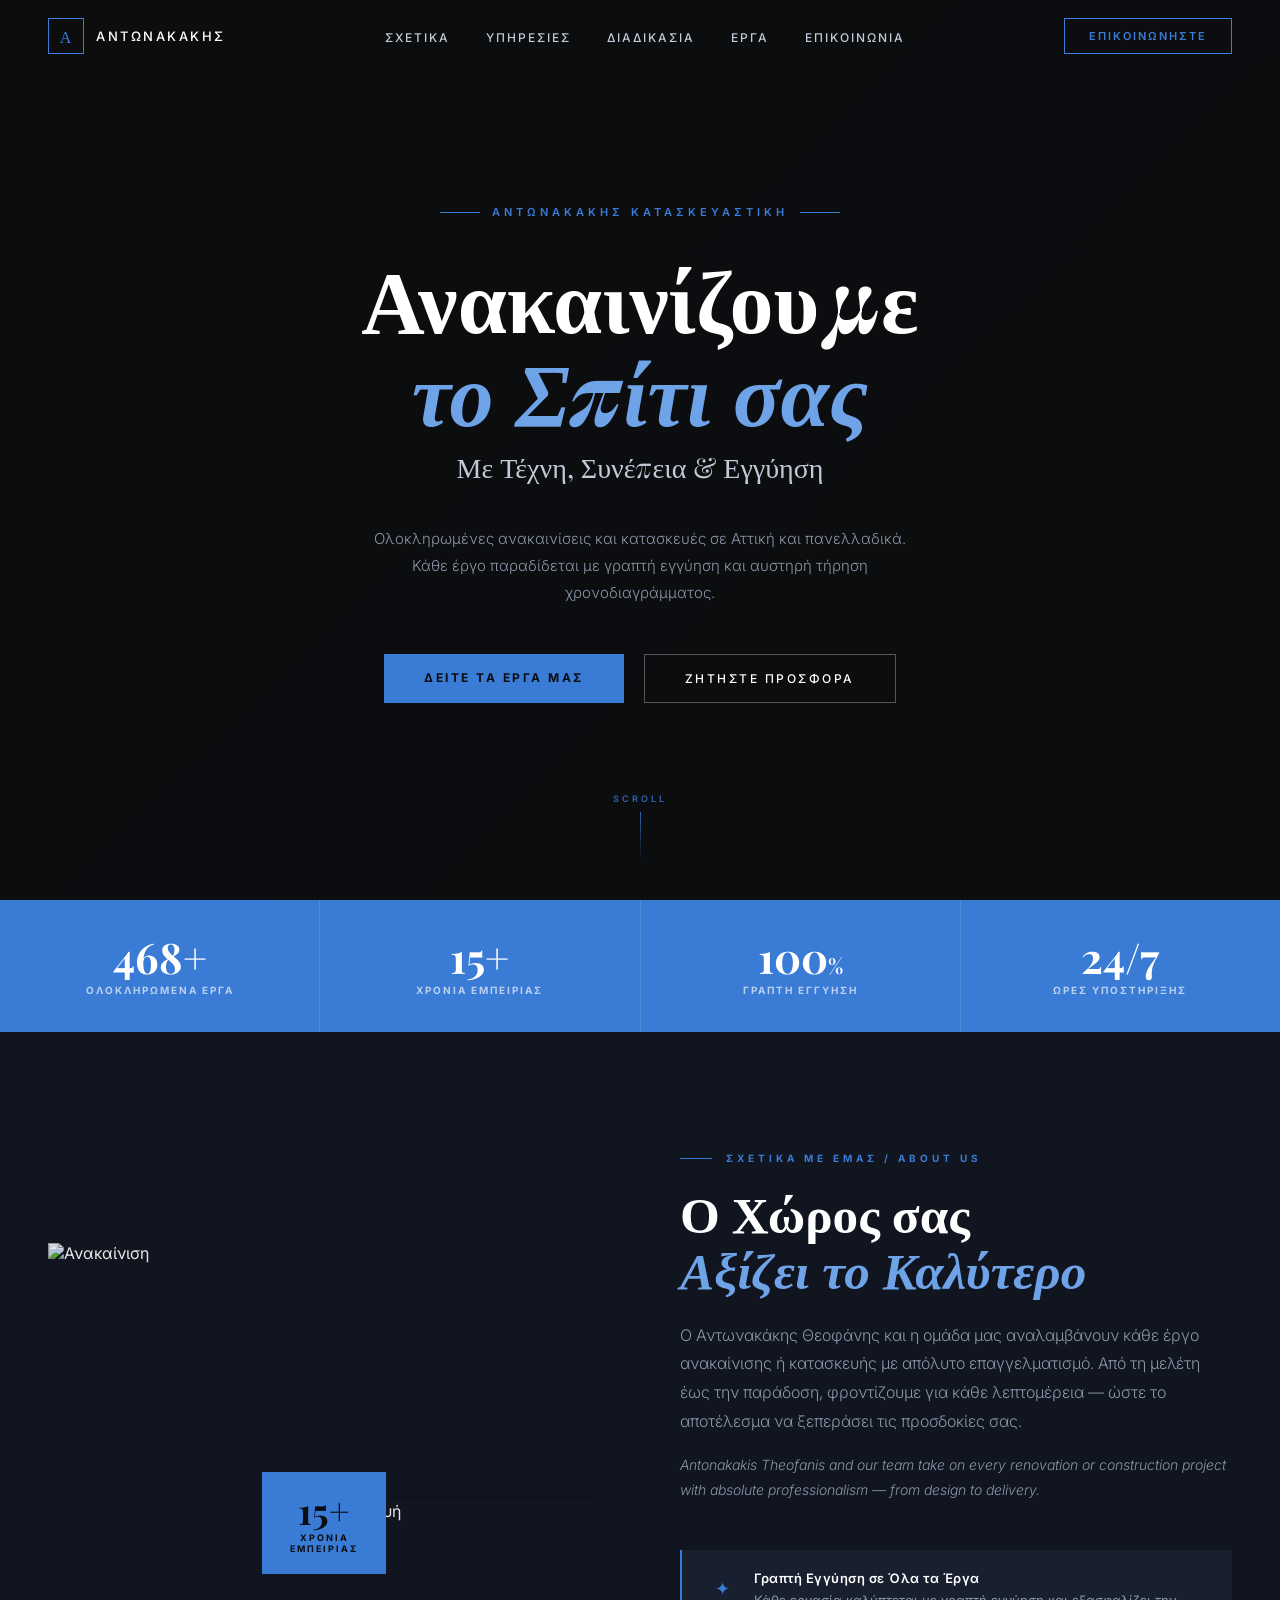
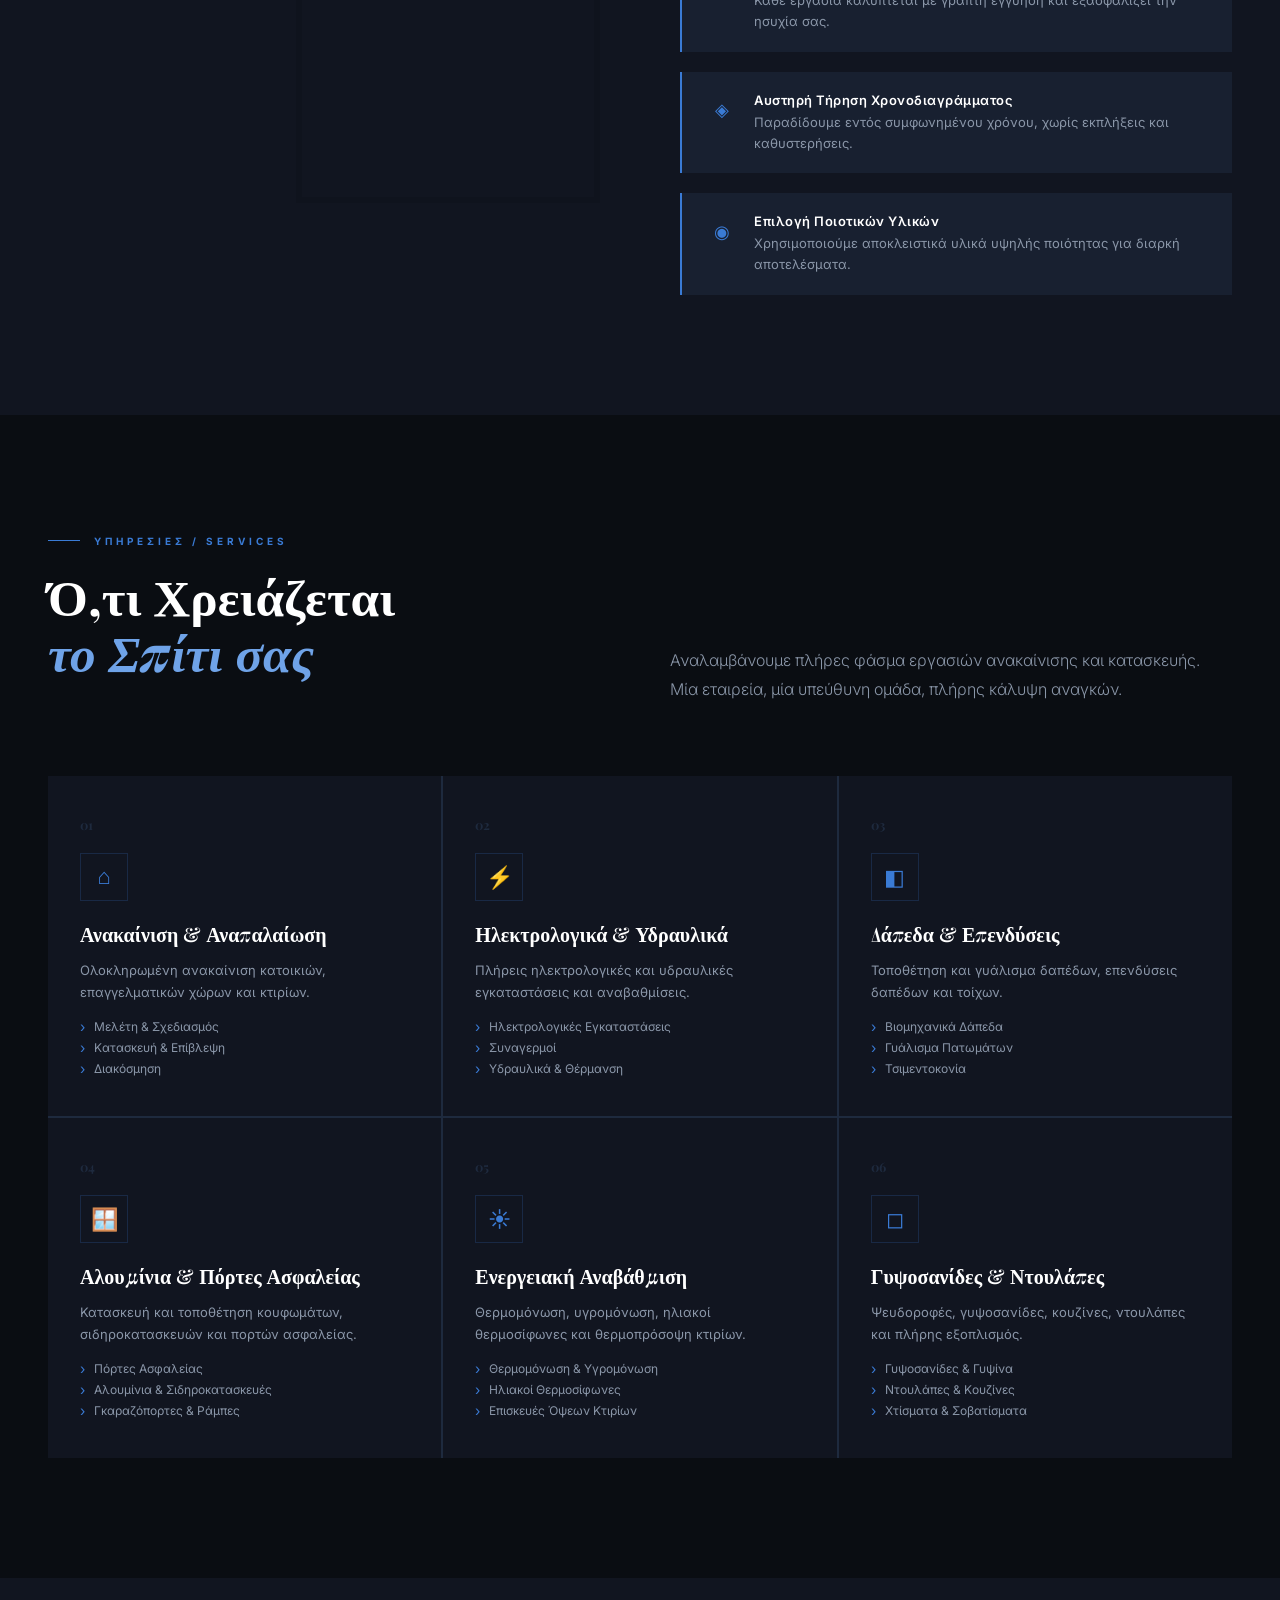
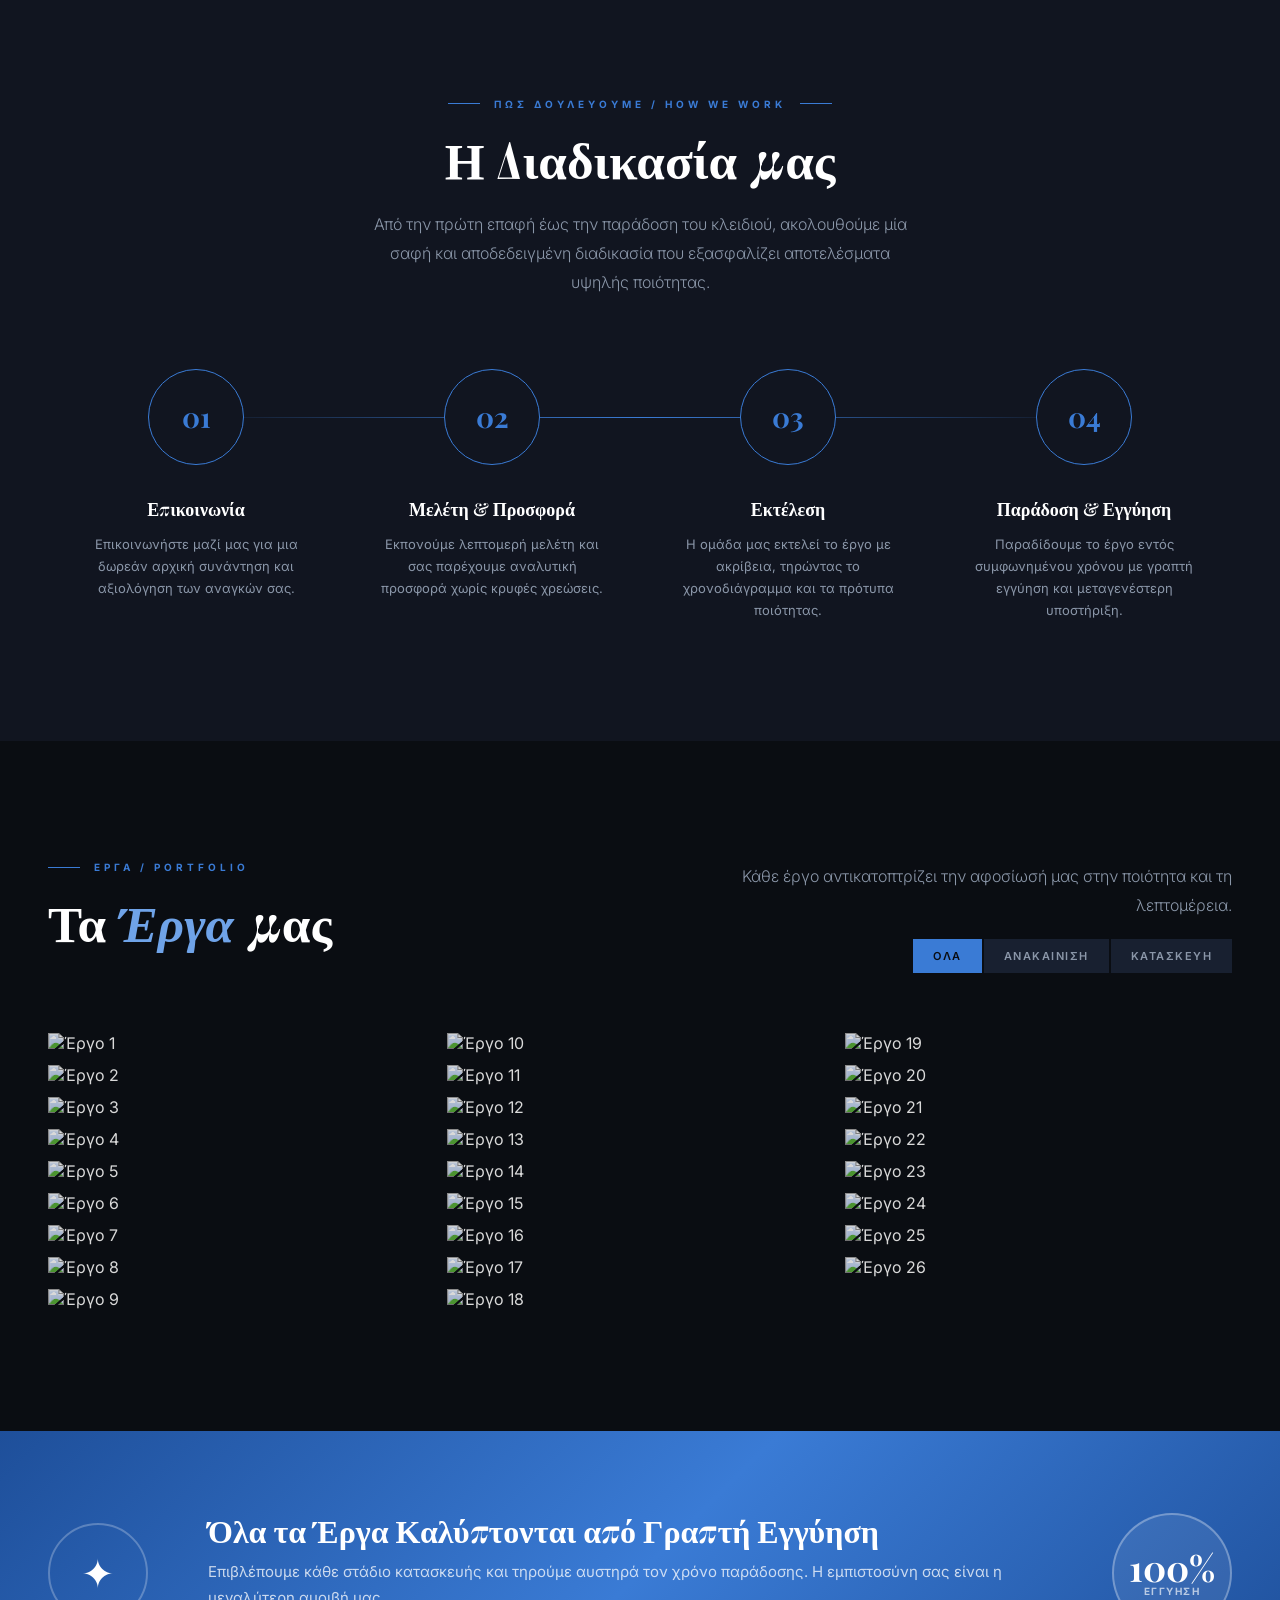
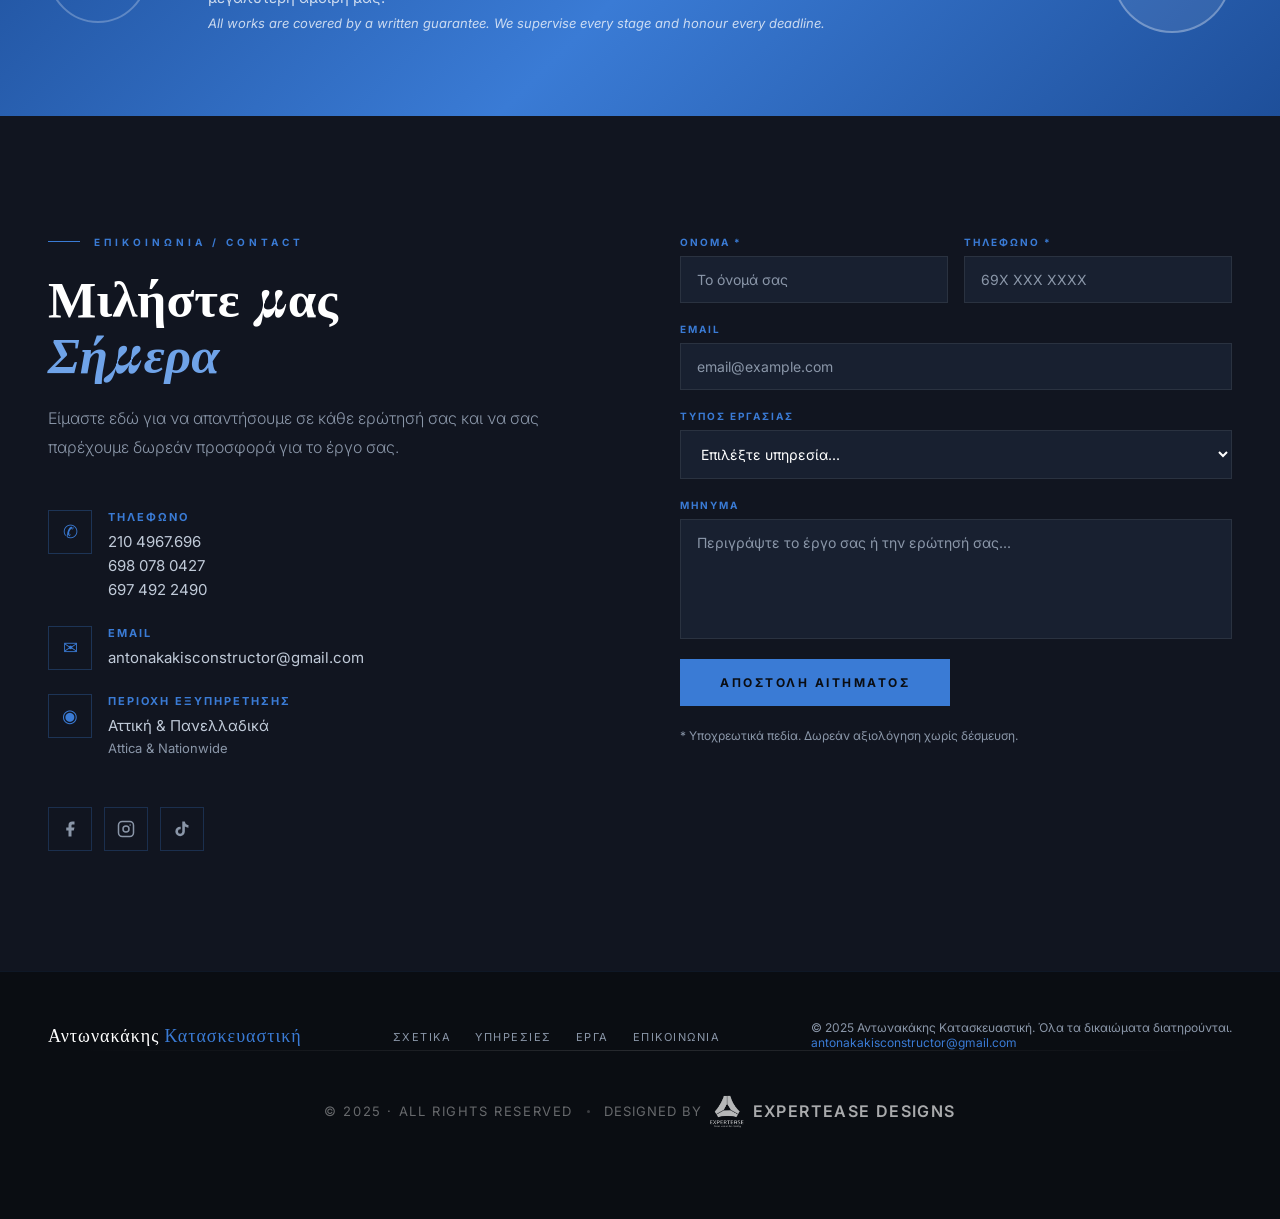
==== index.html @ b1d2de34 "v1" ====
<!DOCTYPE html>
<html lang="el">
<head>
  <meta charset="UTF-8" />
  <meta name="viewport" content="width=device-width, initial-scale=1.0" />
  <title>Αντωνακάκης Κατασκευαστική | Ανακαίνιση &amp; Κατασκευές</title>
  <meta name="description" content="Ολοκληρωμένες ανακαινίσεις, επισκευές και κατασκευές με εγγύηση. Αντωνακάκης Θεοφάνης – Αττική &amp; Πανελλαδικά." />
  <link rel="preconnect" href="https://fonts.googleapis.com" />
  <link rel="preconnect" href="https://fonts.gstatic.com" crossorigin />
  <link href="https://fonts.googleapis.com/css2?family=Playfair+Display:ital,wght@0,400;0,600;0,700;1,400&family=Inter:wght@300;400;500;600&display=swap" rel="stylesheet" />
  <link rel="stylesheet" href="style.css" />
  <link rel="stylesheet" href="expertease-credit.css" />
</head>
<body>

<!-- ══ NAV ══ -->
<nav id="main-nav">
  <a href="#" class="nav-logo">
    <div class="nav-logo-mark">Α</div>
    <span class="nav-logo-text">Αντωνακάκης</span>
  </a>
  <ul class="nav-links">
    <li><a href="#about">Σχετικά</a></li>
    <li><a href="#services">Υπηρεσίες</a></li>
    <li><a href="#process">Διαδικασία</a></li>
    <li><a href="#projects">Έργα</a></li>
    <li><a href="#contact">Επικοινωνία</a></li>
  </ul>
  <a href="#contact" class="nav-cta">Επικοινωνήστε</a>
  <div class="hamburger" id="hamburger">
    <span></span><span></span><span></span>
  </div>
</nav>

<!-- Mobile Drawer -->
<div class="drawer-overlay" id="drawer-overlay"></div>
<div class="mobile-drawer" id="mobile-drawer">
  <button class="drawer-close" id="drawer-close">✕</button>
  <ul class="nav-links">
    <li><a href="#about">Σχετικά</a></li>
    <li><a href="#services">Υπηρεσίες</a></li>
    <li><a href="#process">Διαδικασία</a></li>
    <li><a href="#projects">Έργα</a></li>
    <li><a href="#contact">Επικοινωνία</a></li>
  </ul>
  <a href="#contact" class="nav-cta" style="text-align:center">Επικοινωνήστε</a>
</div>

<!-- ══ HERO ══ -->
<section class="hero" id="home">
  <div class="hero-slides" id="hero-slides">
    <div class="hero-slide active" style="background-image:url('https://antonakakis-kataskevastiki.gr/projects/project-01.jpg')"></div>
    <div class="hero-slide" style="background-image:url('https://antonakakis-kataskevastiki.gr/projects/project-05.jpg')"></div>
    <div class="hero-slide" style="background-image:url('https://antonakakis-kataskevastiki.gr/projects/project-10.jpg')"></div>
    <div class="hero-slide" style="background-image:url('https://antonakakis-kataskevastiki.gr/projects/project-15.jpg')"></div>
    <div class="hero-slide" style="background-image:url('https://antonakakis-kataskevastiki.gr/projects/project-20.jpg')"></div>
  </div>
  <div class="hero-overlay"></div>
  <div class="hero-content">
    <div class="hero-badge">
      <div class="hero-badge-line"></div>
      <span>Αντωνακάκης Κατασκευαστική</span>
      <div class="hero-badge-line"></div>
    </div>
    <h1 class="hero-title">
      Ανακαινίζουμε<br><em>το Σπίτι σας</em>
    </h1>
    <p class="hero-subtitle">Με Τέχνη, Συνέπεια &amp; Εγγύηση</p>
    <p class="hero-desc">
      Ολοκληρωμένες ανακαινίσεις και κατασκευές σε Αττική και πανελλαδικά.
      Κάθε έργο παραδίδεται με γραπτή εγγύηση και αυστηρή τήρηση χρονοδιαγράμματος.
    </p>
    <div class="hero-actions">
      <a href="#projects" class="btn-primary">Δείτε τα Έργα μας</a>
      <a href="#contact" class="btn-secondary">Ζητήστε Προσφορά</a>
    </div>
  </div>
  <div class="hero-scroll">
    <span>Scroll</span>
    <div class="scroll-line"></div>
  </div>
</section>

<!-- ══ STATS ══ -->
<div class="stats-strip">
  <div class="stats-inner">
    <div class="stat-item reveal">
      <span class="stat-number" data-target="500">0</span>
      <span class="stat-label">Ολοκληρωμένα Έργα</span>
    </div>
    <div class="stat-item reveal reveal-delay-1">
      <span class="stat-number" data-target="15">0</span>
      <span class="stat-label">Χρόνια Εμπειρίας</span>
    </div>
    <div class="stat-item reveal reveal-delay-2">
      <span class="stat-number">100<small style="font-size:0.5em">%</small></span>
      <span class="stat-label">Γραπτή Εγγύηση</span>
    </div>
    <div class="stat-item reveal reveal-delay-3">
      <span class="stat-number" data-target="24">0</span>
      <span class="stat-label">Ώρες Υποστήριξης</span>
    </div>
  </div>
</div>

<!-- ══ ABOUT ══ -->
<section id="about">
  <div class="container">
    <div class="about-grid">
      <div class="about-image-stack reveal">
        <img class="about-img-main" src="https://antonakakis-kataskevastiki.gr/projects/project-03.jpg" alt="Ανακαίνιση" loading="lazy" />
        <img class="about-img-accent" src="https://antonakakis-kataskevastiki.gr/projects/project-08.jpg" alt="Κατασκευή" loading="lazy" />
        <div class="about-tag">
          <span class="about-tag-number">15+</span>
          <span class="about-tag-text">Χρόνια<br>Εμπειρίας</span>
        </div>
      </div>
      <div>
        <div class="section-label reveal">
          <div class="section-label-line"></div>
          <span>Σχετικά με εμάς / About Us</span>
        </div>
        <h2 class="section-title reveal">
          Ο Χώρος σας<br><em>Αξίζει το Καλύτερο</em>
        </h2>
        <p class="section-desc reveal">
          Ο Αντωνακάκης Θεοφάνης και η ομάδα μας αναλαμβάνουν κάθε έργο ανακαίνισης
          ή κατασκευής με απόλυτο επαγγελματισμό. Από τη μελέτη έως την παράδοση,
          φροντίζουμε για κάθε λεπτομέρεια — ώστε το αποτέλεσμα να ξεπεράσει τις προσδοκίες σας.
        </p>
        <p class="section-desc reveal" style="margin-top:16px;font-size:14px;font-style:italic;">
          Antonakakis Theofanis and our team take on every renovation or construction
          project with absolute professionalism — from design to delivery.
        </p>
        <div class="about-promises">
          <div class="promise-item reveal">
            <div class="promise-icon">✦</div>
            <div class="promise-text">
              <strong>Γραπτή Εγγύηση σε Όλα τα Έργα</strong>
              <p>Κάθε εργασία καλύπτεται με γραπτή εγγύηση και εξασφαλίζει την ησυχία σας.</p>
            </div>
          </div>
          <div class="promise-item reveal reveal-delay-1">
            <div class="promise-icon">◈</div>
            <div class="promise-text">
              <strong>Αυστηρή Τήρηση Χρονοδιαγράμματος</strong>
              <p>Παραδίδουμε εντός συμφωνημένου χρόνου, χωρίς εκπλήξεις και καθυστερήσεις.</p>
            </div>
          </div>
          <div class="promise-item reveal reveal-delay-2">
            <div class="promise-icon">◉</div>
            <div class="promise-text">
              <strong>Επιλογή Ποιοτικών Υλικών</strong>
              <p>Χρησιμοποιούμε αποκλειστικά υλικά υψηλής ποιότητας για διαρκή αποτελέσματα.</p>
            </div>
          </div>
        </div>
      </div>
    </div>
  </div>
</section>

<!-- ══ SERVICES ══ -->
<section id="services">
  <div class="container">
    <div class="services-header">
      <div>
        <div class="section-label reveal">
          <div class="section-label-line"></div>
          <span>Υπηρεσίες / Services</span>
        </div>
        <h2 class="section-title reveal">
          Ό,τι Χρειάζεται<br><em>το Σπίτι σας</em>
        </h2>
      </div>
      <p class="section-desc reveal">
        Αναλαμβάνουμε πλήρες φάσμα εργασιών ανακαίνισης και κατασκευής.
        Μία εταιρεία, μία υπεύθυνη ομάδα, πλήρης κάλυψη αναγκών.
      </p>
    </div>
    <div class="services-grid">
      <div class="service-card reveal">
        <span class="service-number">01</span>
        <div class="service-icon">⌂</div>
        <h3 class="service-name">Ανακαίνιση &amp; Αναπαλαίωση</h3>
        <p class="service-desc">Ολοκληρωμένη ανακαίνιση κατοικιών, επαγγελματικών χώρων και κτιρίων.</p>
        <ul class="service-items">
          <li>Μελέτη &amp; Σχεδιασμός</li>
          <li>Κατασκευή &amp; Επίβλεψη</li>
          <li>Διακόσμηση</li>
        </ul>
      </div>
      <div class="service-card reveal reveal-delay-1">
        <span class="service-number">02</span>
        <div class="service-icon">⚡</div>
        <h3 class="service-name">Ηλεκτρολογικά &amp; Υδραυλικά</h3>
        <p class="service-desc">Πλήρεις ηλεκτρολογικές και υδραυλικές εγκαταστάσεις και αναβαθμίσεις.</p>
        <ul class="service-items">
          <li>Ηλεκτρολογικές Εγκαταστάσεις</li>
          <li>Συναγερμοί</li>
          <li>Υδραυλικά &amp; Θέρμανση</li>
        </ul>
      </div>
      <div class="service-card reveal reveal-delay-2">
        <span class="service-number">03</span>
        <div class="service-icon">◧</div>
        <h3 class="service-name">Δάπεδα &amp; Επενδύσεις</h3>
        <p class="service-desc">Τοποθέτηση και γυάλισμα δαπέδων, επενδύσεις δαπέδων και τοίχων.</p>
        <ul class="service-items">
          <li>Βιομηχανικά Δάπεδα</li>
          <li>Γυάλισμα Πατωμάτων</li>
          <li>Τσιμεντοκονία</li>
        </ul>
      </div>
      <div class="service-card reveal">
        <span class="service-number">04</span>
        <div class="service-icon">🪟</div>
        <h3 class="service-name">Αλουμίνια &amp; Πόρτες Ασφαλείας</h3>
        <p class="service-desc">Κατασκευή και τοποθέτηση κουφωμάτων, σιδηροκατασκευών και πορτών ασφαλείας.</p>
        <ul class="service-items">
          <li>Πόρτες Ασφαλείας</li>
          <li>Αλουμίνια &amp; Σιδηροκατασκευές</li>
          <li>Γκαραζόπορτες &amp; Ράμπες</li>
        </ul>
      </div>
      <div class="service-card reveal reveal-delay-1">
        <span class="service-number">05</span>
        <div class="service-icon">☀</div>
        <h3 class="service-name">Ενεργειακή Αναβάθμιση</h3>
        <p class="service-desc">Θερμομόνωση, υγρομόνωση, ηλιακοί θερμοσίφωνες και θερμοπρόσοψη κτιρίων.</p>
        <ul class="service-items">
          <li>Θερμομόνωση &amp; Υγρομόνωση</li>
          <li>Ηλιακοί Θερμοσίφωνες</li>
          <li>Επισκευές Όψεων Κτιρίων</li>
        </ul>
      </div>
      <div class="service-card reveal reveal-delay-2">
        <span class="service-number">06</span>
        <div class="service-icon">◻</div>
        <h3 class="service-name">Γυψοσανίδες &amp; Ντουλάπες</h3>
        <p class="service-desc">Ψευδοροφές, γυψοσανίδες, κουζίνες, ντουλάπες και πλήρης εξοπλισμός.</p>
        <ul class="service-items">
          <li>Γυψοσανίδες &amp; Γυψίνα</li>
          <li>Ντουλάπες &amp; Κουζίνες</li>
          <li>Χτίσματα &amp; Σοβατίσματα</li>
        </ul>
      </div>
    </div>
  </div>
</section>

<!-- ══ PROCESS ══ -->
<section id="process">
  <div class="container">
    <div style="text-align:center; max-width:600px; margin:0 auto;">
      <div class="section-label reveal" style="justify-content:center;">
        <div class="section-label-line"></div>
        <span>Πώς Δουλεύουμε / How We Work</span>
        <div class="section-label-line"></div>
      </div>
      <h2 class="section-title reveal">Η Διαδικασία μας</h2>
      <p class="section-desc reveal" style="margin:0 auto;">
        Από την πρώτη επαφή έως την παράδοση του κλειδιού, ακολουθούμε μία σαφή
        και αποδεδειγμένη διαδικασία που εξασφαλίζει αποτελέσματα υψηλής ποιότητας.
      </p>
    </div>
    <div class="process-steps">
      <div class="process-step reveal">
        <div class="step-circle"><span class="step-num">01</span></div>
        <h3 class="step-title">Επικοινωνία</h3>
        <p class="step-desc">Επικοινωνήστε μαζί μας για μια δωρεάν αρχική συνάντηση και αξιολόγηση των αναγκών σας.</p>
      </div>
      <div class="process-step reveal reveal-delay-1">
        <div class="step-circle"><span class="step-num">02</span></div>
        <h3 class="step-title">Μελέτη &amp; Προσφορά</h3>
        <p class="step-desc">Εκπονούμε λεπτομερή μελέτη και σας παρέχουμε αναλυτική προσφορά χωρίς κρυφές χρεώσεις.</p>
      </div>
      <div class="process-step reveal reveal-delay-2">
        <div class="step-circle"><span class="step-num">03</span></div>
        <h3 class="step-title">Εκτέλεση</h3>
        <p class="step-desc">Η ομάδα μας εκτελεί το έργο με ακρίβεια, τηρώντας το χρονοδιάγραμμα και τα πρότυπα ποιότητας.</p>
      </div>
      <div class="process-step reveal reveal-delay-3">
        <div class="step-circle"><span class="step-num">04</span></div>
        <h3 class="step-title">Παράδοση &amp; Εγγύηση</h3>
        <p class="step-desc">Παραδίδουμε το έργο εντός συμφωνημένου χρόνου με γραπτή εγγύηση και μεταγενέστερη υποστήριξη.</p>
      </div>
    </div>
  </div>
</section>

<!-- ══ PROJECTS ══ -->
<section id="projects">
  <div class="container">
    <div class="gallery-header">
      <div>
        <div class="section-label reveal">
          <div class="section-label-line"></div>
          <span>Έργα / Portfolio</span>
        </div>
        <h2 class="section-title reveal">
          Τα <em>Έργα</em> μας
        </h2>
      </div>
      <div style="display:flex;flex-direction:column;gap:20px;align-items:flex-end;">
        <p class="section-desc reveal" style="text-align:right;">
          Κάθε έργο αντικατοπτρίζει την αφοσίωσή μας στην ποιότητα και τη λεπτομέρεια.
        </p>
        <div class="gallery-filter reveal">
          <button class="filter-btn active" data-filter="all">Όλα</button>
          <button class="filter-btn" data-filter="renovation">Ανακαίνιση</button>
          <button class="filter-btn" data-filter="construction">Κατασκευή</button>
        </div>
      </div>
    </div>
    <div class="gallery-masonry" id="gallery"></div>
  </div>
</section>

<!-- ══ GUARANTEE BANNER ══ -->
<div class="guarantee">
  <div class="guarantee-inner">
    <div class="guarantee-icon">✦</div>
    <div class="guarantee-text">
      <h2>Όλα τα Έργα Καλύπτονται από Γραπτή Εγγύηση</h2>
      <p>
        Επιβλέπουμε κάθε στάδιο κατασκευής και τηρούμε αυστηρά τον χρόνο παράδοσης.
        Η εμπιστοσύνη σας είναι η μεγαλύτερη αμοιβή μας.<br/>
        <em style="font-size:13px;">All works are covered by a written guarantee. We supervise every stage and honour every deadline.</em>
      </p>
    </div>
    <div class="guarantee-badge">
      <div class="guarantee-badge-circle">
        <strong>100%</strong>
        <span>Εγγύηση</span>
      </div>
    </div>
  </div>
</div>

<!-- ══ CONTACT ══ -->
<section id="contact">
  <div class="container">
    <div class="contact-grid">
      <div class="contact-info">
        <div class="section-label reveal">
          <div class="section-label-line"></div>
          <span>Επικοινωνία / Contact</span>
        </div>
        <h2 class="section-title reveal">
          Μιλήστε μας<br><em>Σήμερα</em>
        </h2>
        <p class="section-desc reveal">
          Είμαστε εδώ για να απαντήσουμε σε κάθε ερώτησή σας και να σας
          παρέχουμε δωρεάν προσφορά για το έργο σας.
        </p>
        <div class="contact-details">
          <div class="contact-detail reveal">
            <div class="contact-detail-icon">✆</div>
            <div class="contact-detail-text">
              <strong>Τηλέφωνο</strong>
              <a href="tel:+302104967696">210 4967.696</a>
              <a href="tel:+306980780427">698 078 0427</a>
              <a href="tel:+306974922490">697 492 2490</a>
            </div>
          </div>
          <div class="contact-detail reveal reveal-delay-1">
            <div class="contact-detail-icon">✉</div>
            <div class="contact-detail-text">
              <strong>Email</strong>
              <a href="mailto:antonakakisconstructor@gmail.com">antonakakisconstructor@gmail.com</a>
            </div>
          </div>
          <div class="contact-detail reveal reveal-delay-2">
            <div class="contact-detail-icon">◉</div>
            <div class="contact-detail-text">
              <strong>Περιοχή Εξυπηρέτησης</strong>
              <span>Αττική &amp; Πανελλαδικά</span>
              <span style="font-size:13px;color:var(--gray);">Attica &amp; Nationwide</span>
            </div>
          </div>
        </div>
        <div class="contact-social reveal">
          <a href="https://www.facebook.com/Kataskeuastikes.ergasies.antonakakis" target="_blank" rel="noopener" class="social-link" title="Facebook">
            <svg width="18" height="18" viewBox="0 0 24 24" fill="currentColor"><path d="M18 2h-3a5 5 0 00-5 5v3H7v4h3v8h4v-8h3l1-4h-4V7a1 1 0 011-1h3z"/></svg>
          </a>
          <a href="https://www.instagram.com/kataskeuastiki_antonakakis" target="_blank" rel="noopener" class="social-link" title="Instagram">
            <svg width="18" height="18" viewBox="0 0 24 24" fill="none" stroke="currentColor" stroke-width="2"><rect x="2" y="2" width="20" height="20" rx="5"/><circle cx="12" cy="12" r="4"/><circle cx="17.5" cy="6.5" r="1" fill="currentColor" stroke="none"/></svg>
          </a>
          <a href="https://www.tiktok.com/@kataskeuastikiantonakaki" target="_blank" rel="noopener" class="social-link" title="TikTok">
            <svg width="18" height="18" viewBox="0 0 24 24" fill="currentColor"><path d="M19.59 6.69a4.83 4.83 0 01-3.77-4.25V2h-3.45v13.67a2.89 2.89 0 01-2.88 2.5 2.89 2.89 0 01-2.89-2.89 2.89 2.89 0 012.89-2.89c.28 0 .54.04.79.1V9.01a6.28 6.28 0 00-.79-.05 6.34 6.34 0 00-6.34 6.34 6.34 6.34 0 006.34 6.34 6.34 6.34 0 006.33-6.34V8.69a8.18 8.18 0 004.78 1.52V6.76a4.85 4.85 0 01-1.01-.07z"/></svg>
          </a>
        </div>
      </div>
      <div>
        <form class="contact-form" id="clientContactForm">
          <input type="hidden" name="_to" value="antonakakisconstructor@gmail.com">
          <input type="hidden" name="_key" value="MyPrivateAgencyKey_99">
          <div class="form-row">
            <div class="form-group">
              <label for="fname">Όνομα *</label>
              <input type="text" id="fname" name="fname" placeholder="Το όνομά σας" required />
            </div>
            <div class="form-group">
              <label for="phone">Τηλέφωνο *</label>
              <input type="tel" id="phone" name="phone" placeholder="69X XXX XXXX" required />
            </div>
          </div>
          <div class="form-group">
            <label for="email">Email</label>
            <input type="email" id="email" name="email" placeholder="email@example.com" />
          </div>
          <div class="form-group">
            <label for="service">Τύπος Εργασίας</label>
            <select id="service" name="service">
              <option value="">Επιλέξτε υπηρεσία...</option>
              <option>Ανακαίνιση Κατοικίας</option>
              <option>Ανακαίνιση Επαγγελματικού Χώρου</option>
              <option>Ηλεκτρολογικές Εργασίες</option>
              <option>Υδραυλικές Εργασίες</option>
              <option>Δάπεδα &amp; Επενδύσεις</option>
              <option>Ενεργειακή Αναβάθμιση</option>
              <option>Αλουμίνια &amp; Πόρτες</option>
              <option>Γυψοσανίδες &amp; Εξοπλισμός</option>
              <option>Άλλο</option>
            </select>
          </div>
          <div class="form-group">
            <label for="message">Μήνυμα</label>
            <textarea id="message" name="message" placeholder="Περιγράψτε το έργο σας ή την ερώτησή σας..."></textarea>
          </div>
          <div id="formStatus"></div>
          <button type="submit" class="form-submit">Αποστολή Αιτήματος</button>
          <p class="form-note">* Υποχρεωτικά πεδία. Δωρεάν αξιολόγηση χωρίς δέσμευση.</p>
        </form>
      </div>
    </div>
  </div>
</section>

<!-- ══ FOOTER ══ -->
<footer>
  <div class="footer-inner">
    <div class="footer-logo">
      Αντωνακάκης <span>Κατασκευαστική</span>
    </div>
    <ul class="footer-links">
      <li><a href="#about">Σχετικά</a></li>
      <li><a href="#services">Υπηρεσίες</a></li>
      <li><a href="#projects">Έργα</a></li>
      <li><a href="#contact">Επικοινωνία</a></li>
    </ul>
    <p class="footer-copy">
      © 2025 Αντωνακάκης Κατασκευαστική. Όλα τα δικαιώματα διατηρούνται.<br/>
      <a href="mailto:antonakakisconstructor@gmail.com">antonakakisconstructor@gmail.com</a>
    </p>
  </div>
  <hr class="ec-rule">
  <div class="expertease-credit">
    <div class="ec-layer ec-layer--credit">
      <span class="ec-copy">© 2025 · All Rights Reserved</span>
      <span class="ec-divider"></span>
      <a href="https://expertease.eu/webdesign" target="_blank" rel="noopener" class="ec-brand">
        <span class="ec-label">Designed by</span>
        <img src="logo_expertease.png" alt="Expertease Designs" class="ec-logo">
        <span class="ec-name">Expertease Designs</span>
      </a>
    </div>
    <div class="ec-layer ec-layer--ad">
      <div class="ec-ad-ring">
        <div class="ec-ad-logo"><img src="logo_expertease.png" alt="Expertease Designs"></div>
      </div>
      <div class="ec-ad-text">
        <span class="ec-ad-question">Like this site?</span>
        <a href="https://expertease.eu/webdesign" target="_blank" rel="noopener" class="ec-ad-cta">
          Let's build yours
          <span class="ec-ad-arrow"><svg width="13" height="13" viewBox="0 0 13 13" fill="none" stroke="currentColor" stroke-width="1.6" stroke-linecap="round" stroke-linejoin="round"><line x1="2" y1="6.5" x2="11" y2="6.5"/><polyline points="7,2.5 11,6.5 7,10.5"/></svg></span>
        </a>
      </div>
    </div>
  </div>
</footer>

<!-- ══ LIGHTBOX ══ -->
<div class="lightbox" id="lightbox">
  <button class="lightbox-close" id="lightbox-close">✕</button>
  <button class="lightbox-arrow lightbox-prev" id="lightbox-prev">‹</button>
  <img id="lightbox-img" src="" alt="" />
  <button class="lightbox-arrow lightbox-next" id="lightbox-next">›</button>
  <div class="lightbox-counter" id="lightbox-counter"></div>
</div>

<script src="main.js"></script>
<script src="contact-form.js"></script>
</body>
</html>
---- style.css ----
*, *::before, *::after { box-sizing: border-box; margin: 0; padding: 0; }

:root {
  --gold: #3a7bd5;
  --gold-light: #6fa3e8;
  --gold-dark: #1e4f9a;
  --dark: #0a0d12;
  --dark-2: #111520;
  --dark-3: #182030;
  --dark-4: #1e2a3e;
  --white: #ffffff;
  --off-white: #e8ecf4;
  --gray: #8a96a8;
  --gray-light: #c0cad8;
}

html { scroll-behavior: smooth; }

body {
  font-family: 'Inter', sans-serif;
  background: var(--dark);
  color: var(--white);
  overflow-x: hidden;
}

/* ── SCROLLBAR ── */
::-webkit-scrollbar { width: 4px; }
::-webkit-scrollbar-track { background: var(--dark); }
::-webkit-scrollbar-thumb { background: var(--gold); border-radius: 2px; }

/* ── NAV ── */
nav {
  position: fixed;
  top: 0; left: 0; right: 0;
  z-index: 1000;
  padding: 0 48px;
  height: 72px;
  display: flex;
  align-items: center;
  justify-content: space-between;
  transition: background 0.4s, backdrop-filter 0.4s;
}
nav.scrolled {
  background: rgba(10,13,18,0.92);
  backdrop-filter: blur(16px);
  border-bottom: 1px solid rgba(58,123,213,0.15);
}
.nav-logo {
  display: flex;
  align-items: center;
  gap: 12px;
  text-decoration: none;
}
.nav-logo-mark {
  width: 36px; height: 36px;
  border: 1.5px solid var(--gold);
  display: flex; align-items: center; justify-content: center;
  font-family: 'Playfair Display', serif;
  font-size: 16px;
  color: var(--gold);
  letter-spacing: 1px;
}
.nav-logo-text {
  font-size: 13px;
  font-weight: 500;
  letter-spacing: 2.5px;
  text-transform: uppercase;
  color: var(--white);
}
.nav-links {
  display: flex;
  gap: 36px;
  list-style: none;
}
.nav-links a {
  color: var(--gray-light);
  text-decoration: none;
  font-size: 12px;
  font-weight: 500;
  letter-spacing: 2px;
  text-transform: uppercase;
  transition: color 0.3s;
  position: relative;
}
.nav-links a::after {
  content: '';
  position: absolute;
  bottom: -4px; left: 0; right: 0;
  height: 1px;
  background: var(--gold);
  transform: scaleX(0);
  transition: transform 0.3s;
}
.nav-links a:hover { color: var(--gold); }
.nav-links a:hover::after { transform: scaleX(1); }
.nav-cta {
  background: transparent;
  border: 1px solid var(--gold);
  color: var(--gold);
  padding: 10px 24px;
  font-size: 11px;
  font-weight: 600;
  letter-spacing: 2px;
  text-transform: uppercase;
  text-decoration: none;
  transition: background 0.3s, color 0.3s;
  cursor: pointer;
}
.nav-cta:hover { background: var(--gold); color: var(--dark); }

.hamburger {
  display: none;
  flex-direction: column;
  gap: 5px;
  cursor: pointer;
  padding: 4px;
}
.hamburger span {
  display: block;
  width: 24px; height: 2px;
  background: var(--white);
  transition: 0.3s;
}

/* ── HERO ── */
.hero {
  position: relative;
  height: 100vh;
  min-height: 700px;
  display: flex;
  align-items: center;
  justify-content: center;
  overflow: hidden;
}
.hero-slides {
  position: absolute;
  inset: 0;
}
.hero-slide {
  position: absolute;
  inset: 0;
  background-size: cover;
  background-position: center;
  opacity: 0;
  transition: opacity 1.6s ease;
}
.hero-slide.active { opacity: 1; }
.hero-overlay {
  position: absolute;
  inset: 0;
  background: linear-gradient(
    135deg,
    rgba(13,13,13,0.85) 0%,
    rgba(13,13,13,0.5) 50%,
    rgba(13,13,13,0.7) 100%
  );
}
.hero-content {
  position: relative;
  z-index: 2;
  text-align: center;
  max-width: 900px;
  padding: 0 32px;
}
.hero-badge {
  display: inline-flex;
  align-items: center;
  gap: 12px;
  margin-bottom: 32px;
  opacity: 0;
  animation: fadeUp 1s 0.3s forwards;
}
.hero-badge-line {
  width: 40px; height: 1px;
  background: var(--gold);
}
.hero-badge span {
  font-size: 11px;
  font-weight: 600;
  letter-spacing: 4px;
  text-transform: uppercase;
  color: var(--gold);
}
.hero-title {
  font-family: 'Playfair Display', serif;
  font-size: clamp(44px, 7vw, 88px);
  font-weight: 700;
  line-height: 1.05;
  margin-bottom: 12px;
  opacity: 0;
  animation: fadeUp 1s 0.5s forwards;
}
.hero-title em {
  font-style: italic;
  color: var(--gold-light);
}
.hero-subtitle {
  font-family: 'Playfair Display', serif;
  font-size: clamp(18px, 3vw, 28px);
  font-weight: 400;
  color: var(--gray-light);
  margin-bottom: 40px;
  opacity: 0;
  animation: fadeUp 1s 0.7s forwards;
}
.hero-desc {
  font-size: 15px;
  font-weight: 300;
  color: var(--gray);
  line-height: 1.8;
  max-width: 560px;
  margin: 0 auto 48px;
  opacity: 0;
  animation: fadeUp 1s 0.9s forwards;
}
.hero-actions {
  display: flex;
  gap: 20px;
  justify-content: center;
  flex-wrap: wrap;
  opacity: 0;
  animation: fadeUp 1s 1.1s forwards;
}
.btn-primary {
  background: var(--gold);
  color: var(--dark);
  padding: 16px 40px;
  font-size: 12px;
  font-weight: 700;
  letter-spacing: 2.5px;
  text-transform: uppercase;
  text-decoration: none;
  transition: background 0.3s, transform 0.2s;
  display: inline-block;
}
.btn-primary:hover { background: var(--gold-light); transform: translateY(-2px); }
.btn-secondary {
  border: 1px solid rgba(255,255,255,0.3);
  color: var(--white);
  padding: 16px 40px;
  font-size: 12px;
  font-weight: 500;
  letter-spacing: 2.5px;
  text-transform: uppercase;
  text-decoration: none;
  transition: border-color 0.3s, color 0.3s;
  display: inline-block;
}
.btn-secondary:hover { border-color: var(--gold); color: var(--gold); }

.hero-scroll {
  position: absolute;
  bottom: 40px;
  left: 50%;
  transform: translateX(-50%);
  display: flex;
  flex-direction: column;
  align-items: center;
  gap: 8px;
  opacity: 0;
  animation: fadeIn 1s 1.8s forwards;
  cursor: pointer;
  z-index: 2;
}
.hero-scroll span {
  font-size: 9px;
  font-weight: 600;
  letter-spacing: 3px;
  text-transform: uppercase;
  color: var(--gold);
}
.scroll-line {
  width: 1px;
  height: 48px;
  background: linear-gradient(to bottom, var(--gold), transparent);
  animation: scrollPulse 2s infinite;
}

/* ── STATS STRIP ── */
.stats-strip {
  background: var(--gold);
  padding: 0;
  overflow: hidden;
}
.stats-inner {
  display: flex;
  align-items: stretch;
}
.stat-item {
  flex: 1;
  padding: 36px 24px;
  text-align: center;
  border-right: 1px solid rgba(255,255,255,0.12);
  position: relative;
}
.stat-item:last-child { border-right: none; }
.stat-number {
  font-family: 'Playfair Display', serif;
  font-size: 42px;
  font-weight: 700;
  color: var(--white);
  line-height: 1;
  display: block;
}
.stat-label {
  font-size: 10px;
  font-weight: 700;
  letter-spacing: 2px;
  text-transform: uppercase;
  color: rgba(255,255,255,0.65);
  margin-top: 6px;
  display: block;
}

/* ── SECTION COMMONS ── */
section { padding: 120px 0; }

.container {
  max-width: 1280px;
  margin: 0 auto;
  padding: 0 48px;
}

.section-label {
  display: flex;
  align-items: center;
  gap: 14px;
  margin-bottom: 20px;
}
.section-label-line {
  width: 32px; height: 1px;
  background: var(--gold);
}
.section-label span {
  font-size: 10px;
  font-weight: 700;
  letter-spacing: 4px;
  text-transform: uppercase;
  color: var(--gold);
}
.section-title {
  font-family: 'Playfair Display', serif;
  font-size: clamp(32px, 4vw, 56px);
  font-weight: 700;
  line-height: 1.1;
  margin-bottom: 24px;
}
.section-title em { font-style: italic; color: var(--gold-light); }
.section-desc {
  font-size: 16px;
  font-weight: 300;
  color: var(--gray);
  line-height: 1.8;
  max-width: 560px;
}

/* ── ABOUT ── */
#about { background: var(--dark-2); }
.about-grid {
  display: grid;
  grid-template-columns: 1fr 1fr;
  gap: 80px;
  align-items: center;
}
.about-image-stack {
  position: relative;
  height: 560px;
}
.about-img-main {
  position: absolute;
  top: 0; left: 0;
  width: 75%; height: 85%;
  object-fit: cover;
  filter: brightness(0.9);
}
.about-img-accent {
  position: absolute;
  bottom: 0; right: 0;
  width: 55%; height: 55%;
  object-fit: cover;
  border: 6px solid var(--dark-2);
  filter: brightness(0.9);
}
.about-tag {
  position: absolute;
  top: 50%; left: 50%;
  transform: translate(-50%, -50%);
  background: var(--gold);
  color: var(--dark);
  padding: 20px 28px;
  text-align: center;
  z-index: 2;
}
.about-tag-number {
  font-family: 'Playfair Display', serif;
  font-size: 36px;
  font-weight: 700;
  display: block;
  line-height: 1;
}
.about-tag-text {
  font-size: 9px;
  font-weight: 700;
  letter-spacing: 2px;
  text-transform: uppercase;
  display: block;
  margin-top: 4px;
}
.about-promises {
  margin-top: 48px;
  display: flex;
  flex-direction: column;
  gap: 20px;
}
.promise-item {
  display: flex;
  gap: 16px;
  align-items: flex-start;
  padding: 20px 24px;
  background: var(--dark-3);
  border-left: 2px solid var(--gold);
  transition: background 0.3s;
}
.promise-item:hover { background: var(--dark-4); }
.promise-icon {
  width: 32px; height: 32px;
  flex-shrink: 0;
  display: flex; align-items: center; justify-content: center;
  color: var(--gold);
  font-size: 18px;
  margin-top: 2px;
}
.promise-text strong {
  display: block;
  font-size: 13px;
  font-weight: 600;
  letter-spacing: 0.5px;
  margin-bottom: 4px;
}
.promise-text p {
  font-size: 13px;
  color: var(--gray);
  line-height: 1.6;
}

/* ── SERVICES ── */
#services { background: var(--dark); }
.services-header {
  display: grid;
  grid-template-columns: 1fr 1fr;
  gap: 60px;
  align-items: end;
  margin-bottom: 72px;
}
.services-grid {
  display: grid;
  grid-template-columns: repeat(3, 1fr);
  gap: 2px;
  background: var(--dark-4);
}
.service-card {
  background: var(--dark-2);
  padding: 40px 32px;
  transition: background 0.3s, transform 0.3s;
  cursor: default;
  position: relative;
  overflow: hidden;
}
.service-card::before {
  content: '';
  position: absolute;
  bottom: 0; left: 0; right: 0;
  height: 2px;
  background: var(--gold);
  transform: scaleX(0);
  transition: transform 0.4s;
  transform-origin: left;
}
.service-card:hover { background: var(--dark-3); }
.service-card:hover::before { transform: scaleX(1); }
.service-card:hover .service-number { color: var(--gold); }
.service-number {
  font-family: 'Playfair Display', serif;
  font-size: 13px;
  color: var(--dark-4);
  font-weight: 700;
  margin-bottom: 20px;
  transition: color 0.3s;
  display: block;
}
.service-icon {
  width: 48px; height: 48px;
  margin-bottom: 20px;
  display: flex; align-items: center; justify-content: center;
  border: 1px solid rgba(58,123,213,0.2);
  color: var(--gold);
  font-size: 22px;
  transition: border-color 0.3s, background 0.3s;
}
.service-card:hover .service-icon {
  border-color: var(--gold);
  background: rgba(58,123,213,0.05);
}
.service-name {
  font-family: 'Playfair Display', serif;
  font-size: 20px;
  font-weight: 600;
  margin-bottom: 12px;
  line-height: 1.3;
}
.service-desc {
  font-size: 13px;
  color: var(--gray);
  line-height: 1.7;
}
.service-items {
  margin-top: 16px;
  list-style: none;
  display: flex;
  flex-direction: column;
  gap: 6px;
}
.service-items li {
  font-size: 12px;
  color: var(--gray);
  padding-left: 14px;
  position: relative;
}
.service-items li::before {
  content: '›';
  position: absolute;
  left: 0;
  color: var(--gold);
  font-size: 14px;
  line-height: 1;
  top: 1px;
}

/* ── PROCESS ── */
#process { background: var(--dark-2); }
.process-steps {
  display: grid;
  grid-template-columns: repeat(4, 1fr);
  gap: 0;
  margin-top: 72px;
  position: relative;
}
.process-steps::before {
  content: '';
  position: absolute;
  top: 48px;
  left: calc(12.5%);
  right: calc(12.5%);
  height: 1px;
  background: linear-gradient(to right, transparent, var(--gold), transparent);
}
.process-step {
  padding: 0 32px;
  text-align: center;
  position: relative;
}
.step-circle {
  width: 96px; height: 96px;
  border: 1px solid var(--gold);
  border-radius: 50%;
  display: flex;
  align-items: center;
  justify-content: center;
  margin: 0 auto 32px;
  background: var(--dark-2);
  position: relative;
  z-index: 1;
  transition: background 0.3s;
}
.step-circle:hover { background: rgba(58,123,213,0.05); }
.step-num {
  font-family: 'Playfair Display', serif;
  font-size: 28px;
  font-weight: 700;
  color: var(--gold);
}
.step-title {
  font-family: 'Playfair Display', serif;
  font-size: 18px;
  font-weight: 600;
  margin-bottom: 12px;
}
.step-desc {
  font-size: 13px;
  color: var(--gray);
  line-height: 1.7;
}

/* ── GALLERY ── */
#projects { background: var(--dark); }
.gallery-header {
  display: grid;
  grid-template-columns: 1fr 1fr;
  gap: 60px;
  align-items: end;
  margin-bottom: 60px;
}
.gallery-filter {
  display: flex;
  gap: 2px;
}
.filter-btn {
  background: var(--dark-3);
  border: none;
  color: var(--gray);
  padding: 10px 20px;
  font-size: 11px;
  font-weight: 600;
  letter-spacing: 1.5px;
  text-transform: uppercase;
  cursor: pointer;
  transition: background 0.3s, color 0.3s;
  font-family: 'Inter', sans-serif;
}
.filter-btn.active,
.filter-btn:hover { background: var(--gold); color: var(--dark); }

.gallery-masonry {
  columns: 3;
  column-gap: 12px;
}
.gallery-item {
  break-inside: avoid;
  margin-bottom: 12px;
  position: relative;
  overflow: hidden;
  cursor: pointer;
}
.gallery-item img {
  width: 100%;
  display: block;
  transition: transform 0.6s ease;
  filter: brightness(0.85);
}
.gallery-item:hover img { transform: scale(1.05); filter: brightness(1); }
.gallery-item-overlay {
  position: absolute;
  inset: 0;
  background: linear-gradient(to top, rgba(13,13,13,0.8) 0%, transparent 60%);
  opacity: 0;
  transition: opacity 0.4s;
  display: flex;
  align-items: flex-end;
  padding: 20px;
}
.gallery-item:hover .gallery-item-overlay { opacity: 1; }
.gallery-item-label {
  font-size: 12px;
  font-weight: 600;
  letter-spacing: 1px;
  color: var(--gold-light);
}

/* ── LIGHTBOX ── */
.lightbox {
  position: fixed;
  inset: 0;
  z-index: 9999;
  background: rgba(0,0,0,0.95);
  display: flex;
  align-items: center;
  justify-content: center;
  opacity: 0;
  pointer-events: none;
  transition: opacity 0.4s;
}
.lightbox.open { opacity: 1; pointer-events: all; }
.lightbox img {
  max-width: 90vw;
  max-height: 85vh;
  object-fit: contain;
  box-shadow: 0 0 80px rgba(58,123,213,0.1);
}
.lightbox-close {
  position: absolute;
  top: 24px; right: 32px;
  background: none; border: none;
  color: var(--white);
  font-size: 28px;
  cursor: pointer;
  line-height: 1;
}
.lightbox-close:hover { color: var(--gold); }
.lightbox-arrow {
  position: absolute;
  top: 50%;
  transform: translateY(-50%);
  background: rgba(58,123,213,0.1);
  border: 1px solid rgba(58,123,213,0.3);
  color: var(--gold);
  width: 52px; height: 52px;
  font-size: 20px;
  cursor: pointer;
  display: flex; align-items: center; justify-content: center;
  transition: background 0.3s;
}
.lightbox-arrow:hover { background: var(--gold); color: var(--dark); }
.lightbox-prev { left: 24px; }
.lightbox-next { right: 24px; }
.lightbox-counter {
  position: absolute;
  bottom: 24px;
  left: 50%;
  transform: translateX(-50%);
  font-size: 12px;
  color: var(--gray);
  letter-spacing: 2px;
}

/* ── GUARANTEE BANNER ── */
.guarantee {
  background: linear-gradient(135deg, var(--gold-dark) 0%, var(--gold) 50%, var(--gold-dark) 100%);
  padding: 80px 0;
}
.guarantee-inner {
  max-width: 1280px;
  margin: 0 auto;
  padding: 0 48px;
  display: flex;
  align-items: center;
  gap: 60px;
}
.guarantee-icon {
  width: 100px; height: 100px;
  border: 2px solid rgba(255,255,255,0.25);
  border-radius: 50%;
  display: flex;
  align-items: center;
  justify-content: center;
  font-size: 40px;
  flex-shrink: 0;
  color: var(--white);
}
.guarantee-text h2 {
  font-family: 'Playfair Display', serif;
  font-size: 32px;
  font-weight: 700;
  color: var(--white);
  margin-bottom: 10px;
  line-height: 1.2;
}
.guarantee-text p {
  font-size: 15px;
  color: rgba(255,255,255,0.75);
  line-height: 1.7;
}
.guarantee-badge {
  margin-left: auto;
  text-align: center;
  flex-shrink: 0;
}
.guarantee-badge-circle {
  width: 120px; height: 120px;
  border: 2px solid rgba(255,255,255,0.3);
  border-radius: 50%;
  display: flex;
  flex-direction: column;
  align-items: center;
  justify-content: center;
  background: rgba(255,255,255,0.08);
}
.guarantee-badge-circle strong {
  font-family: 'Playfair Display', serif;
  font-size: 36px;
  font-weight: 700;
  color: var(--white);
  line-height: 1;
}
.guarantee-badge-circle span {
  font-size: 10px;
  font-weight: 700;
  letter-spacing: 1.5px;
  text-transform: uppercase;
  color: rgba(255,255,255,0.65);
}

/* ── CONTACT ── */
#contact { background: var(--dark-2); }
.contact-grid {
  display: grid;
  grid-template-columns: 1fr 1fr;
  gap: 80px;
  align-items: start;
}
.contact-details {
  margin-top: 48px;
  display: flex;
  flex-direction: column;
  gap: 24px;
}
.contact-detail {
  display: flex;
  gap: 16px;
  align-items: flex-start;
}
.contact-detail-icon {
  width: 44px; height: 44px;
  border: 1px solid rgba(58,123,213,0.3);
  display: flex;
  align-items: center;
  justify-content: center;
  color: var(--gold);
  font-size: 18px;
  flex-shrink: 0;
}
.contact-detail-text strong {
  display: block;
  font-size: 11px;
  font-weight: 700;
  letter-spacing: 2px;
  text-transform: uppercase;
  color: var(--gold);
  margin-bottom: 6px;
}
.contact-detail-text a,
.contact-detail-text span {
  font-size: 15px;
  color: var(--gray-light);
  text-decoration: none;
  display: block;
  line-height: 1.6;
  transition: color 0.3s;
}
.contact-detail-text a:hover { color: var(--gold); }

.contact-social {
  margin-top: 48px;
  display: flex;
  gap: 12px;
}
.social-link {
  width: 44px; height: 44px;
  border: 1px solid rgba(58,123,213,0.25);
  display: flex;
  align-items: center;
  justify-content: center;
  color: var(--gray);
  font-size: 18px;
  text-decoration: none;
  transition: border-color 0.3s, color 0.3s, background 0.3s;
}
.social-link:hover { border-color: var(--gold); color: var(--gold); }

.contact-form {
  display: flex;
  flex-direction: column;
  gap: 20px;
}
.form-row { display: grid; grid-template-columns: 1fr 1fr; gap: 16px; }
.form-group {
  display: flex;
  flex-direction: column;
  gap: 8px;
}
.form-group label {
  font-size: 10px;
  font-weight: 700;
  letter-spacing: 2px;
  text-transform: uppercase;
  color: var(--gold);
}
.form-group input,
.form-group textarea,
.form-group select {
  background: var(--dark-3);
  border: 1px solid rgba(255,255,255,0.08);
  color: var(--white);
  padding: 14px 16px;
  font-size: 14px;
  font-family: 'Inter', sans-serif;
  outline: none;
  transition: border-color 0.3s;
  resize: none;
}
.form-group input:focus,
.form-group textarea:focus,
.form-group select:focus { border-color: var(--gold); }
.form-group input::placeholder,
.form-group textarea::placeholder { color: var(--gray); }
.form-group select option { background: var(--dark-3); }
.form-group textarea { height: 120px; }
.form-submit {
  background: var(--gold);
  border: none;
  color: var(--dark);
  padding: 16px 40px;
  font-size: 12px;
  font-weight: 700;
  letter-spacing: 2.5px;
  text-transform: uppercase;
  cursor: pointer;
  font-family: 'Inter', sans-serif;
  transition: background 0.3s, transform 0.2s;
  align-self: flex-start;
}
.form-submit:hover { background: var(--gold-light); transform: translateY(-2px); }
.form-note {
  font-size: 12px;
  color: var(--gray);
  line-height: 1.6;
}
#formStatus {
  display: none;
  padding: 16px 20px;
  font-size: 14px;
  line-height: 1.6;
  border-left: 2px solid var(--gold);
}
#formStatus.status-success {
  background: rgba(58,123,213,0.1);
  color: var(--gold-light);
}
#formStatus.status-error {
  background: rgba(200,60,60,0.08);
  border-left-color: #c83c3c;
  color: #e07070;
}
.form-success {
  display: none;
  padding: 20px;
  background: rgba(58,123,213,0.1);
  border-left: 2px solid var(--gold);
  color: var(--gold-light);
  font-size: 14px;
  line-height: 1.6;
}

/* ── FOOTER ── */
footer {
  background: var(--dark);
  border-top: 1px solid rgba(58,123,213,0.1);
  padding: 48px 0;
}
.footer-inner {
  max-width: 1280px;
  margin: 0 auto;
  padding: 0 48px;
  display: flex;
  align-items: center;
  justify-content: space-between;
  gap: 24px;
  flex-wrap: wrap;
}
.footer-copy {
  font-size: 12px;
  color: var(--gray);
}
.footer-copy a { color: var(--gold); text-decoration: none; }
.footer-logo {
  font-family: 'Playfair Display', serif;
  font-size: 18px;
  color: var(--white);
  letter-spacing: 1px;
}
.footer-logo span { color: var(--gold); }
.footer-links {
  display: flex;
  gap: 24px;
  list-style: none;
}
.footer-links a {
  font-size: 11px;
  color: var(--gray);
  text-decoration: none;
  letter-spacing: 1.5px;
  text-transform: uppercase;
  transition: color 0.3s;
}
.footer-links a:hover { color: var(--gold); }

/* ── ANIMATIONS ── */
@keyframes fadeUp {
  from { opacity: 0; transform: translateY(30px); }
  to   { opacity: 1; transform: translateY(0); }
}
@keyframes fadeIn {
  from { opacity: 0; }
  to   { opacity: 0.8; }
}
@keyframes scrollPulse {
  0%, 100% { opacity: 1; transform: scaleY(1); }
  50% { opacity: 0.4; transform: scaleY(0.7); }
}

.reveal {
  opacity: 0;
  transform: translateY(40px);
  transition: opacity 0.8s ease, transform 0.8s ease;
}
.reveal.visible {
  opacity: 1;
  transform: translateY(0);
}
.reveal-delay-1 { transition-delay: 0.1s; }
.reveal-delay-2 { transition-delay: 0.2s; }
.reveal-delay-3 { transition-delay: 0.3s; }
.reveal-delay-4 { transition-delay: 0.4s; }

/* ── MOBILE NAV DRAWER ── */
.mobile-drawer {
  position: fixed;
  top: 0; right: -100%;
  width: 280px; height: 100vh;
  background: var(--dark-2);
  z-index: 2000;
  transition: right 0.4s ease;
  padding: 80px 40px 40px;
  display: flex;
  flex-direction: column;
  gap: 32px;
  border-left: 1px solid rgba(58,123,213,0.1);
}
.mobile-drawer.open { right: 0; }
.mobile-drawer .nav-links {
  flex-direction: column;
  gap: 24px;
}
.mobile-drawer .nav-links a { font-size: 14px; }
.drawer-close {
  position: absolute;
  top: 24px; right: 24px;
  background: none; border: none;
  color: var(--white);
  font-size: 24px;
  cursor: pointer;
}
.drawer-overlay {
  position: fixed;
  inset: 0;
  background: rgba(0,0,0,0.7);
  z-index: 1999;
  display: none;
}
.drawer-overlay.open { display: block; }

/* ── RESPONSIVE ── */
@media (max-width: 1024px) {
  .services-grid { grid-template-columns: repeat(2, 1fr); }
  .process-steps { grid-template-columns: repeat(2, 1fr); gap: 48px; }
  .process-steps::before { display: none; }
  .gallery-masonry { columns: 2; }
}

@media (max-width: 768px) {
  nav { padding: 0 24px; }
  .nav-links, .nav-cta { display: none; }
  .hamburger { display: flex; }
  .container { padding: 0 24px; }
  section { padding: 80px 0; }
  .about-grid, .contact-grid { grid-template-columns: 1fr; gap: 48px; }
  .about-image-stack { height: 360px; }
  .services-header, .gallery-header { grid-template-columns: 1fr; gap: 24px; }
  .services-grid { grid-template-columns: 1fr; }
  .process-steps { grid-template-columns: 1fr; }
  .stats-inner { flex-wrap: wrap; }
  .stat-item { min-width: 50%; border-bottom: 1px solid rgba(255,255,255,0.12); }
  .guarantee-inner { flex-direction: column; gap: 32px; text-align: center; }
  .guarantee-badge { margin-left: 0; }
  .form-row { grid-template-columns: 1fr; }
  .gallery-masonry { columns: 1; }
  .footer-inner { flex-direction: column; text-align: center; }
}
---- expertease-credit.css ----
/* ============================================================
   EXPERTEASE CREDIT BANNER — modular component v4
   Neutral — works on any dark background.
   Transparent, no hardcoded background color.
   Usage:
     <hr class="ec-rule">
     <div class="expertease-credit">…</div>
   ============================================================ */

:root {
  --ec-white:   rgba(255,255,255,0.82);
  --ec-muted:   rgba(255,255,255,0.38);
  --ec-accent:  rgba(255,255,255,0.65);
  --ec-cta-col: rgba(255,255,255,0.90);
  --ec-logo-h:  34px;
  --ec-font:    inherit;
}

/* ── separator rule ── */
hr.ec-rule {
  border: none;
  height: 1px;
  margin: 0 6%;
  background: linear-gradient(90deg, transparent, rgba(255,255,255,0.12), transparent);
}

/* ── outer wrapper ── */
.expertease-credit {
  position: relative;
  z-index: 0;
  isolation: isolate;
  contain: layout style;
  background: transparent;
  overflow: hidden;
  font-family: var(--ec-font);
  padding: 0 6%;
  height: 120px;
  margin-bottom: 0;
}

/* ─────────────────────────────────────────────
   LAYER A — copyright + "designed by" credit
   LAYER B — advertisement CTA
   They alternate: A visible → fade out → B visible → fade out → repeat
   ───────────────────────────────────────────── */

.ec-layer {
  position: absolute;
  inset: 0;
  display: flex;
  align-items: center;
  justify-content: center;
  gap: 14px;
  flex-wrap: wrap;
  padding: 0 6%;
}

/* Layer A: credit — visible first */
.ec-layer--credit {
  animation: ec-fade-credit 9s ease-in-out infinite;
}

/* Layer B: ad — offset by 4.5s (half cycle) */
.ec-layer--ad {
  opacity: 0;
  animation: ec-fade-ad 9s ease-in-out infinite;
}

@keyframes ec-fade-credit {
  0%,  35%  { opacity: 1; transform: translateY(0); }
  42%,  57%  { opacity: 0; transform: translateY(-6px); }
  92%, 100%  { opacity: 1; transform: translateY(0); }
}

@keyframes ec-fade-ad {
  0%,  35%  { opacity: 0; transform: translateY(6px); }
  42%,  57%  { opacity: 1; transform: translateY(0); }
  92%, 100%  { opacity: 0; transform: translateY(6px); }
}

/* ── copyright text ── */
.ec-copy {
  font-size: 13px;
  letter-spacing: 1.6px;
  text-transform: uppercase;
  color: var(--ec-muted);
  white-space: nowrap;
}

/* ── divider dot ── */
.ec-divider {
  width: 3px;
  height: 3px;
  border-radius: 50%;
  background: rgba(255,255,255,0.2);
  flex-shrink: 0;
}

/* ── "designed by" label ── */
.ec-label {
  font-size: 13px;
  letter-spacing: 1px;
  text-transform: uppercase;
  color: var(--ec-muted);
  white-space: nowrap;
}

/* ── brand link (credit layer) ── */
.ec-brand {
  display: flex;
  align-items: center;
  gap: 8px;
  text-decoration: none;
  color: inherit;
  transition: opacity 0.25s;
}

.ec-brand:hover { opacity: 0.75; }

/* ── logo ── */
.ec-logo {
  height: var(--ec-logo-h);
  width: auto;
  display: block;
  opacity: 0.7;
  transition: opacity 0.3s;
  filter: brightness(0) invert(1);   /* force white — neutral on any bg */
}

.ec-brand:hover .ec-logo { opacity: 1; }

/* ── brand name — clean white, no gold ── */
.ec-name {
  font-size: 16px;
  font-weight: 600;
  letter-spacing: 1.4px;
  text-transform: uppercase;
  color: var(--ec-accent);
  white-space: nowrap;
  transition: color 0.3s;
}

.ec-brand:hover .ec-name { color: var(--ec-white); }

/* ─────────────────────────────────────────
   AD LAYER STYLES
   ───────────────────────────────────────── */

/* Pulse ring that draws the eye */
.ec-ad-ring {
  position: relative;
  width: 42px;
  height: 42px;
  flex-shrink: 0;
}

.ec-ad-ring::before,
.ec-ad-ring::after {
  content: "";
  position: absolute;
  inset: 0;
  border-radius: 50%;
  border: 1px solid rgba(255,255,255,0.35);
}

.ec-ad-ring::after {
  animation: ec-ring-pulse 2.4s ease-out infinite;
}

@keyframes ec-ring-pulse {
  0%   { transform: scale(1);   opacity: 0.6; }
  100% { transform: scale(1.9); opacity: 0;   }
}

.ec-ad-logo {
  position: absolute;
  inset: 0;
  display: flex;
  align-items: center;
  justify-content: center;
}

.ec-ad-logo img {
  height: 24px;
  width: auto;
  filter: brightness(0) invert(1);
  opacity: 0.85;
}

/* Ad text group */
.ec-ad-text {
  display: flex;
  flex-direction: column;
  gap: 1px;
}

.ec-ad-question {
  font-size: 13px;
  letter-spacing: 1.8px;
  text-transform: uppercase;
  color: var(--ec-muted);
  line-height: 1;
}

.ec-ad-cta {
  display: flex;
  align-items: center;
  gap: 7px;
  text-decoration: none;
  color: var(--ec-cta-col);
  font-size: 16px;
  font-weight: 700;
  letter-spacing: 0.8px;
  white-space: nowrap;
  transition: color 0.2s;
}

.ec-ad-cta:hover { color: #fff; }

/* Arrow that slides right on hover */
.ec-ad-arrow {
  display: inline-flex;
  align-items: center;
  opacity: 0.6;
  transform: translateX(0);
  transition: transform 0.25s ease, opacity 0.25s;
}

.ec-ad-cta:hover .ec-ad-arrow {
  transform: translateX(4px);
  opacity: 1;
}

/* ── shimmer sweep across the whole banner ── */
.expertease-credit::before {
  content: "";
  position: absolute;
  top: 0;
  left: -70%;
  width: 35%;
  height: 100%;
  background: linear-gradient(
    90deg,
    transparent 0%,
    rgba(255,255,255,0.04) 40%,
    rgba(255,255,255,0.07) 50%,
    rgba(255,255,255,0.04) 60%,
    transparent 100%
  );
  transform: skewX(-12deg);
  animation: ec-sweep 7s ease-in-out infinite;
  pointer-events: none;
  z-index: 0;
}

@keyframes ec-sweep {
  0%   { left: -70%; opacity: 0; }
  10%  { opacity: 1; }
  90%  { opacity: 1; }
  100% { left: 160%; opacity: 0; }
}

/* ── responsive ── */
@media (max-width: 600px) {
  :root { --ec-logo-h: 20px; }
  .expertease-credit {
    height: auto;
    padding: 10px 5% 14px;
    margin-bottom: 0;
  }
  .ec-layer          { position: relative; inset: auto; padding: 0; gap: 8px; flex-wrap: wrap; justify-content: center; }
  .ec-layer--ad      { display: none; }
  .ec-layer--credit  { animation: none; opacity: 1; transform: none; }
  .ec-divider        { display: none; }
  .ec-copy           { font-size: 10px; letter-spacing: 0.8px; }
  .ec-label          { font-size: 10px; letter-spacing: 0.5px; }
  .ec-name           { font-size: 12px; letter-spacing: 0.8px; }
  .ec-brand          { gap: 5px; }
}
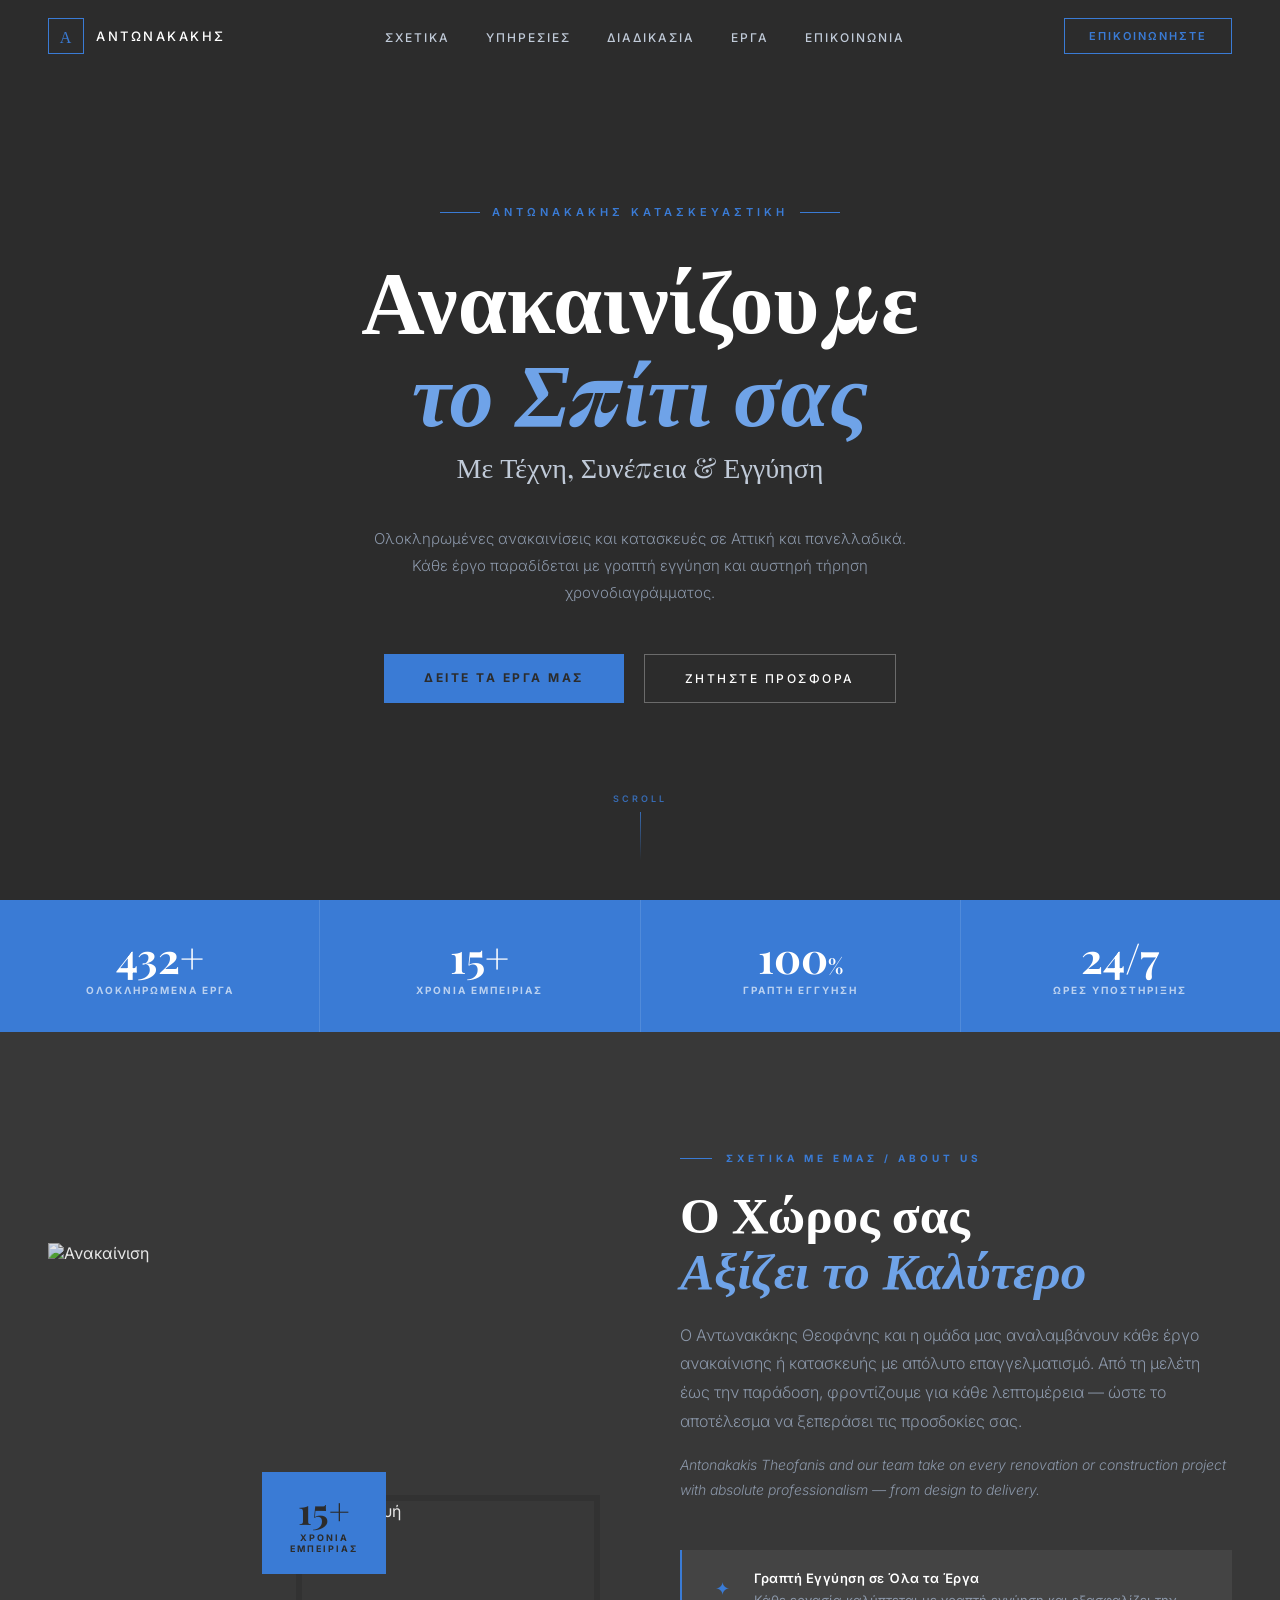
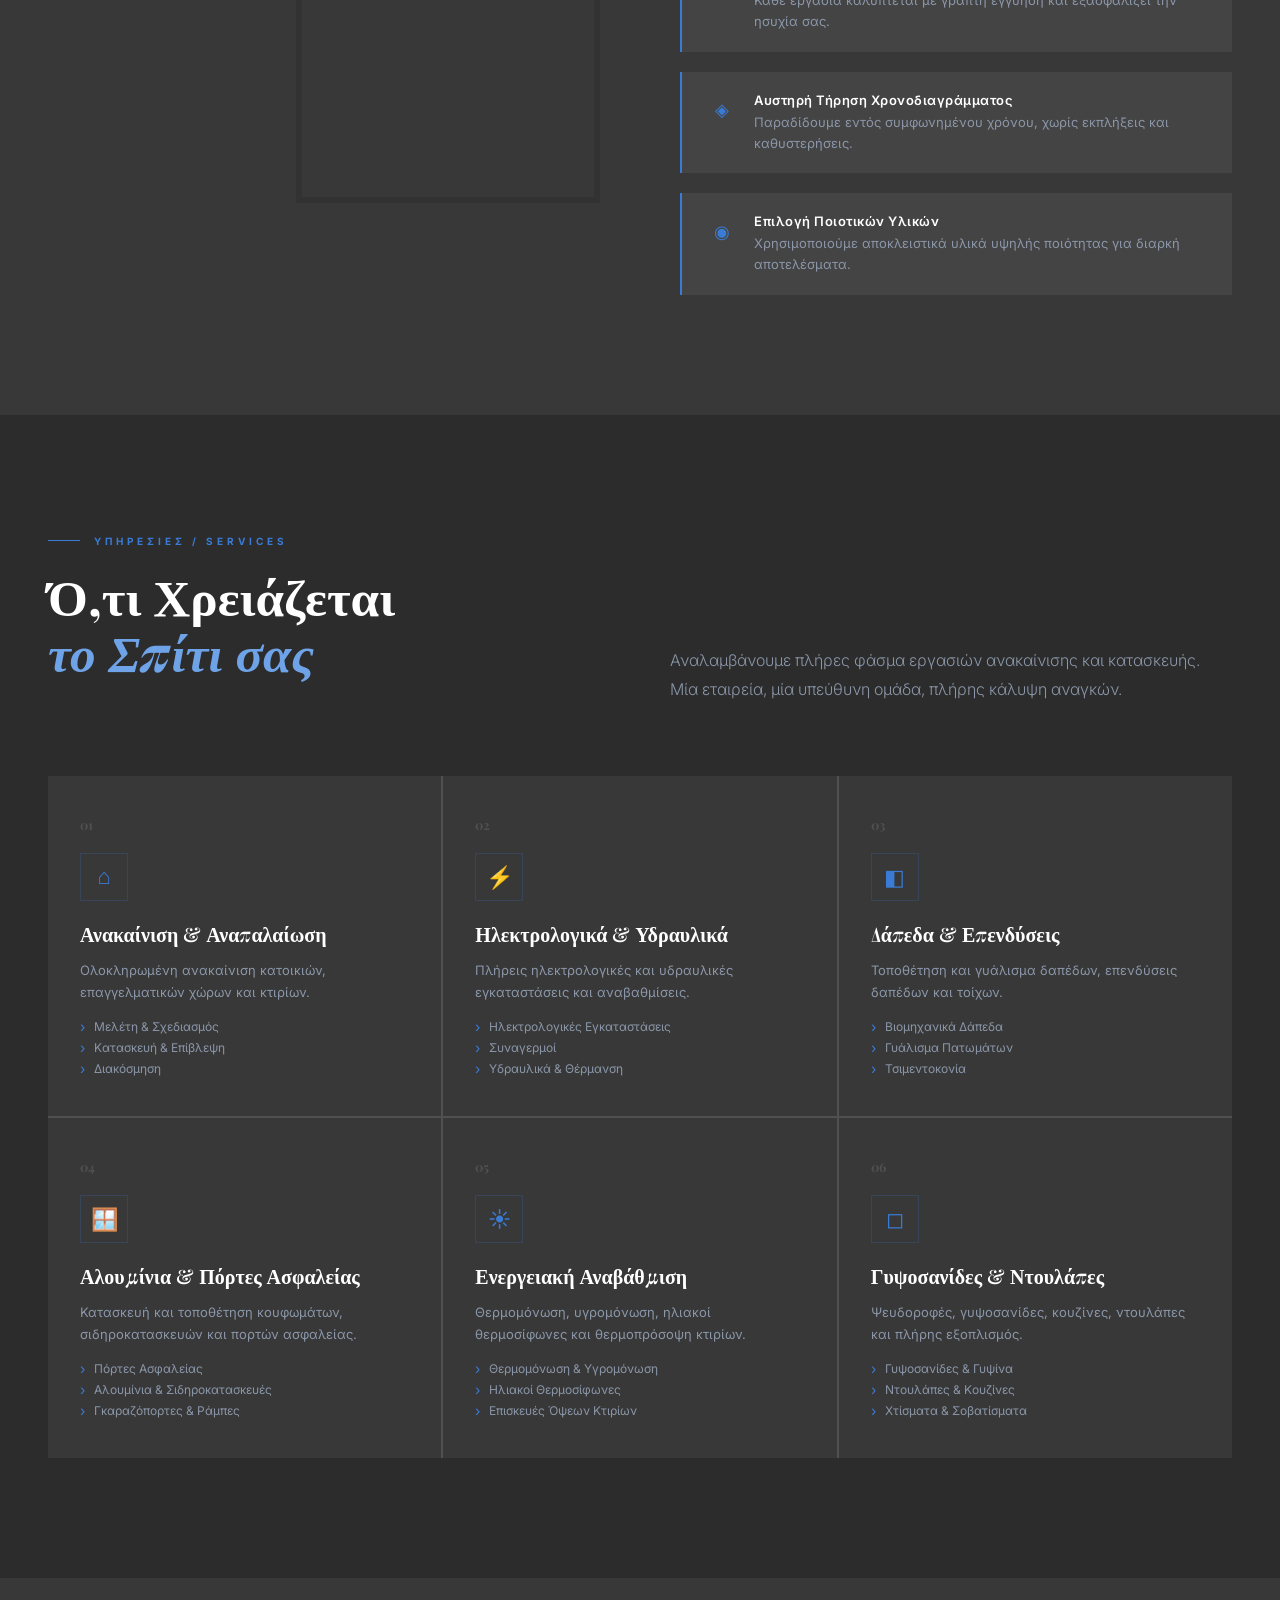
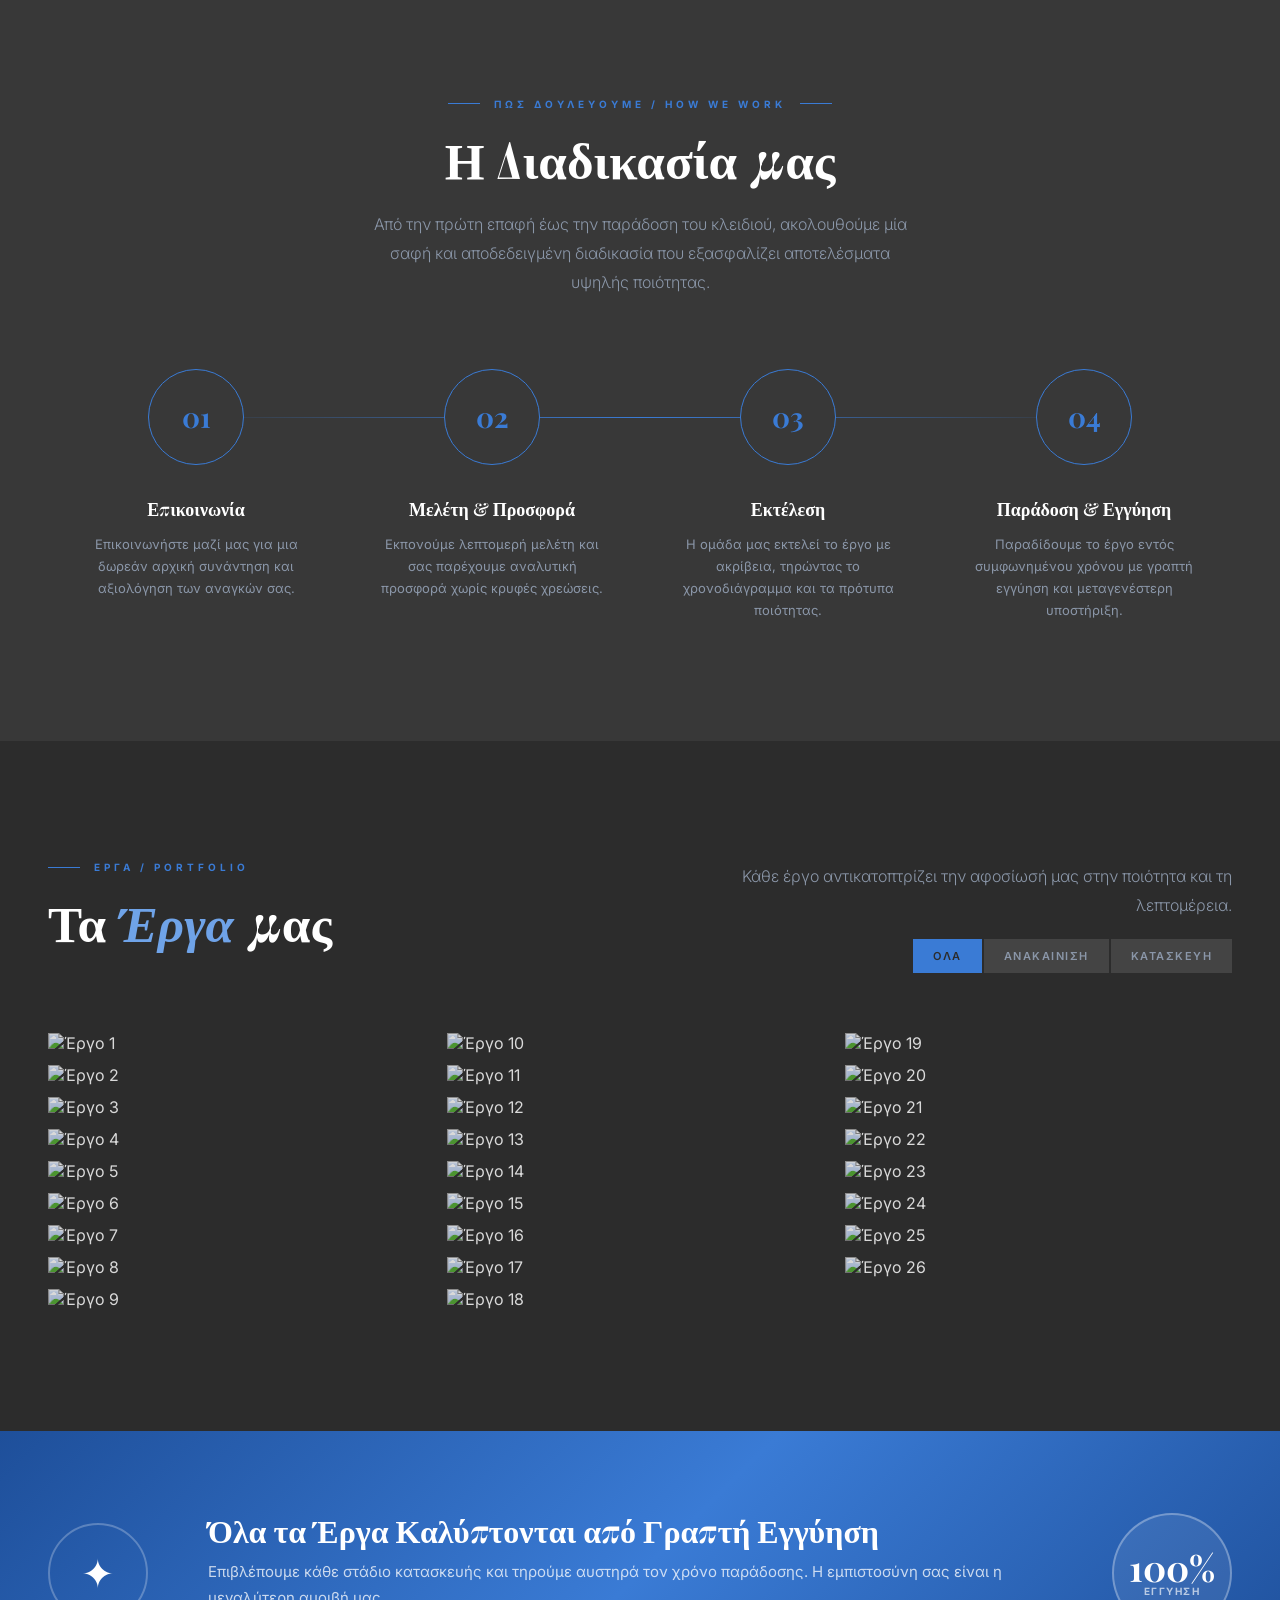
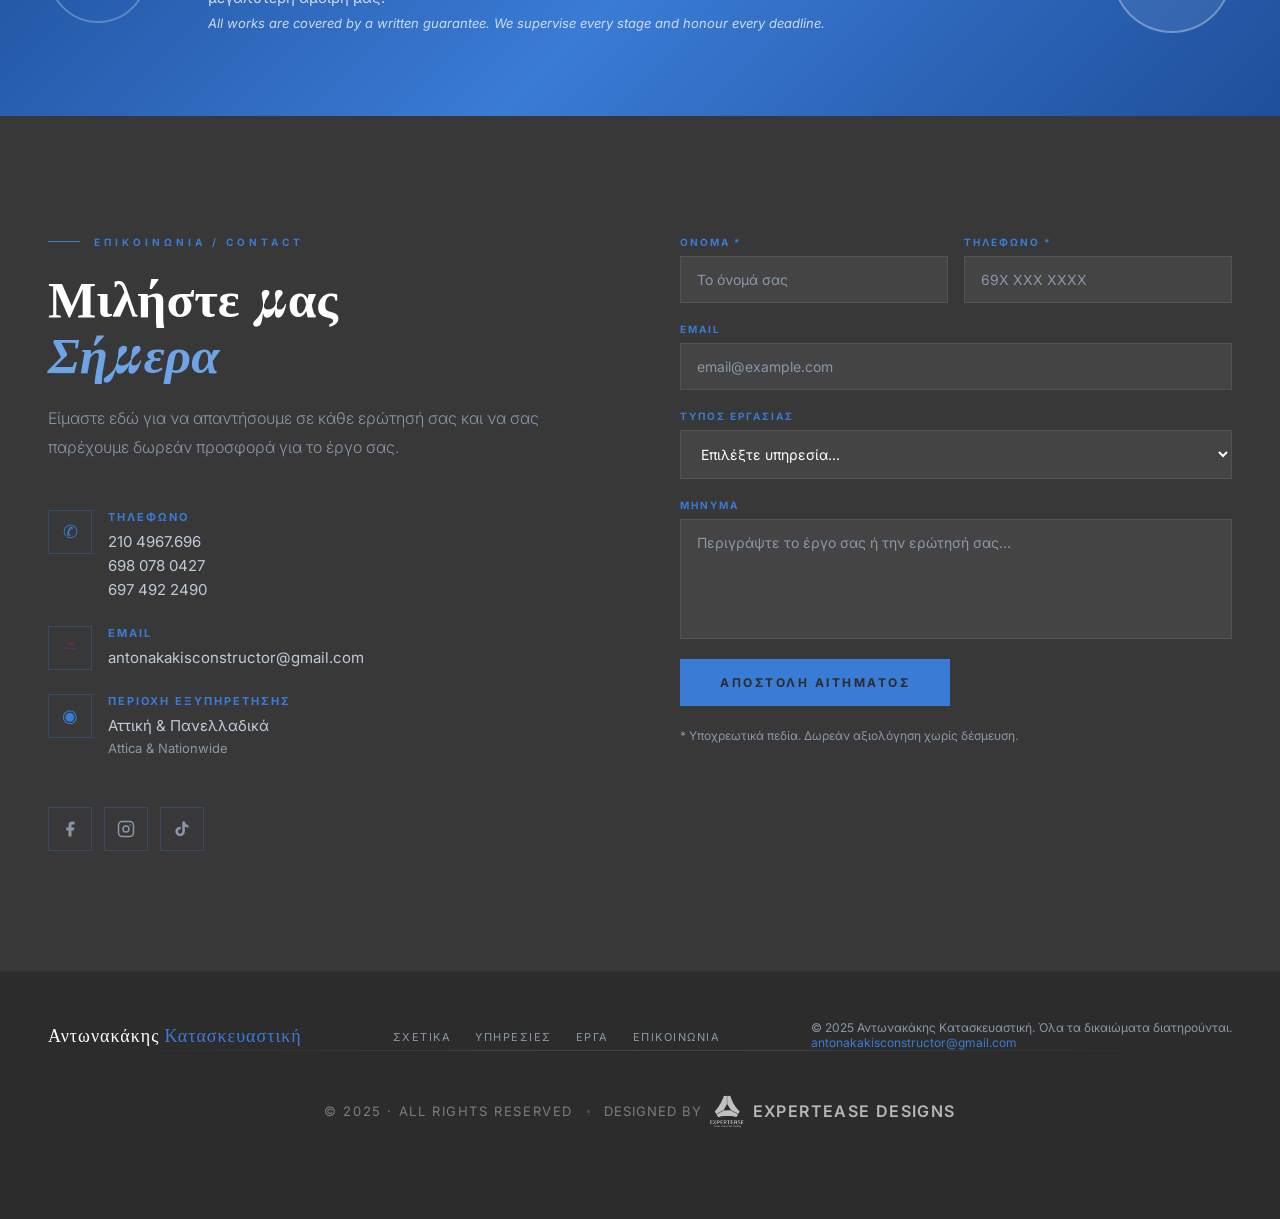
==== commit be42477f: "v2" ====
--- a/index.html
+++ b/index.html
@@ -365,7 +365,7 @@
             </div>
           </div>
           <div class="contact-detail reveal reveal-delay-1">
-            <div class="contact-detail-icon">✉</div>
+            <div class="contact-detail-icon"><img src="logo.png" alt="Email" style="width:28px;height:28px;object-fit:contain;"></div>
             <div class="contact-detail-text">
               <strong>Email</strong>
               <a href="mailto:antonakakisconstructor@gmail.com">antonakakisconstructor@gmail.com</a>
--- a/style.css
+++ b/style.css
@@ -4,10 +4,10 @@
   --gold: #3a7bd5;
   --gold-light: #6fa3e8;
   --gold-dark: #1e4f9a;
-  --dark: #0a0d12;
-  --dark-2: #111520;
-  --dark-3: #182030;
-  --dark-4: #1e2a3e;
+  --dark: #2c2c2c;
+  --dark-2: #383838;
+  --dark-3: #444444;
+  --dark-4: #505050;
   --white: #ffffff;
   --off-white: #e8ecf4;
   --gray: #8a96a8;
@@ -41,7 +41,7 @@
   transition: background 0.4s, backdrop-filter 0.4s;
 }
 nav.scrolled {
-  background: rgba(10,13,18,0.92);
+  background: rgba(44,44,44,0.95);
   backdrop-filter: blur(16px);
   border-bottom: 1px solid rgba(58,123,213,0.15);
 }
@@ -150,9 +150,9 @@
   inset: 0;
   background: linear-gradient(
     135deg,
-    rgba(13,13,13,0.85) 0%,
-    rgba(13,13,13,0.5) 50%,
-    rgba(13,13,13,0.7) 100%
+    rgba(44,44,44,0.80) 0%,
+    rgba(44,44,44,0.45) 50%,
+    rgba(44,44,44,0.65) 100%
   );
 }
 .hero-content {
@@ -641,7 +641,7 @@
 .gallery-item-overlay {
   position: absolute;
   inset: 0;
-  background: linear-gradient(to top, rgba(13,13,13,0.8) 0%, transparent 60%);
+  background: linear-gradient(to top, rgba(44,44,44,0.8) 0%, transparent 60%);
   opacity: 0;
   transition: opacity 0.4s;
   display: flex;
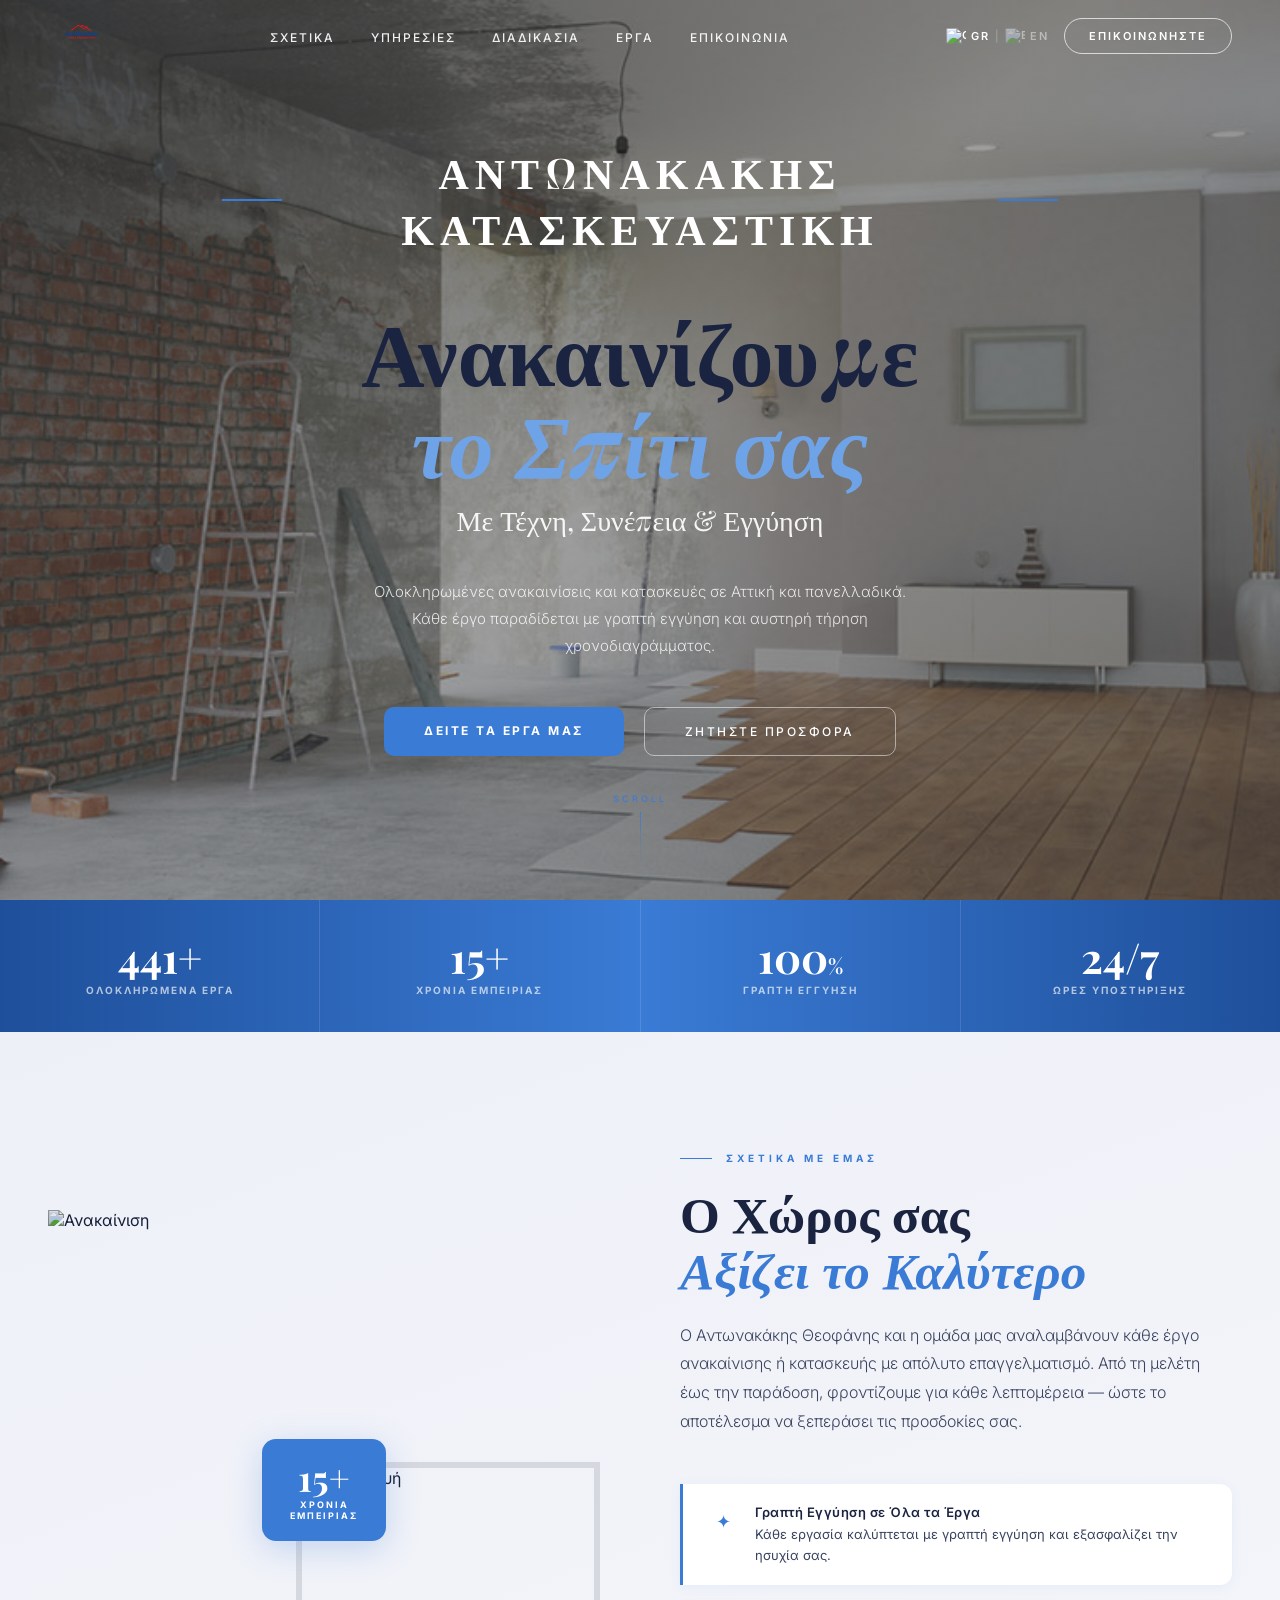
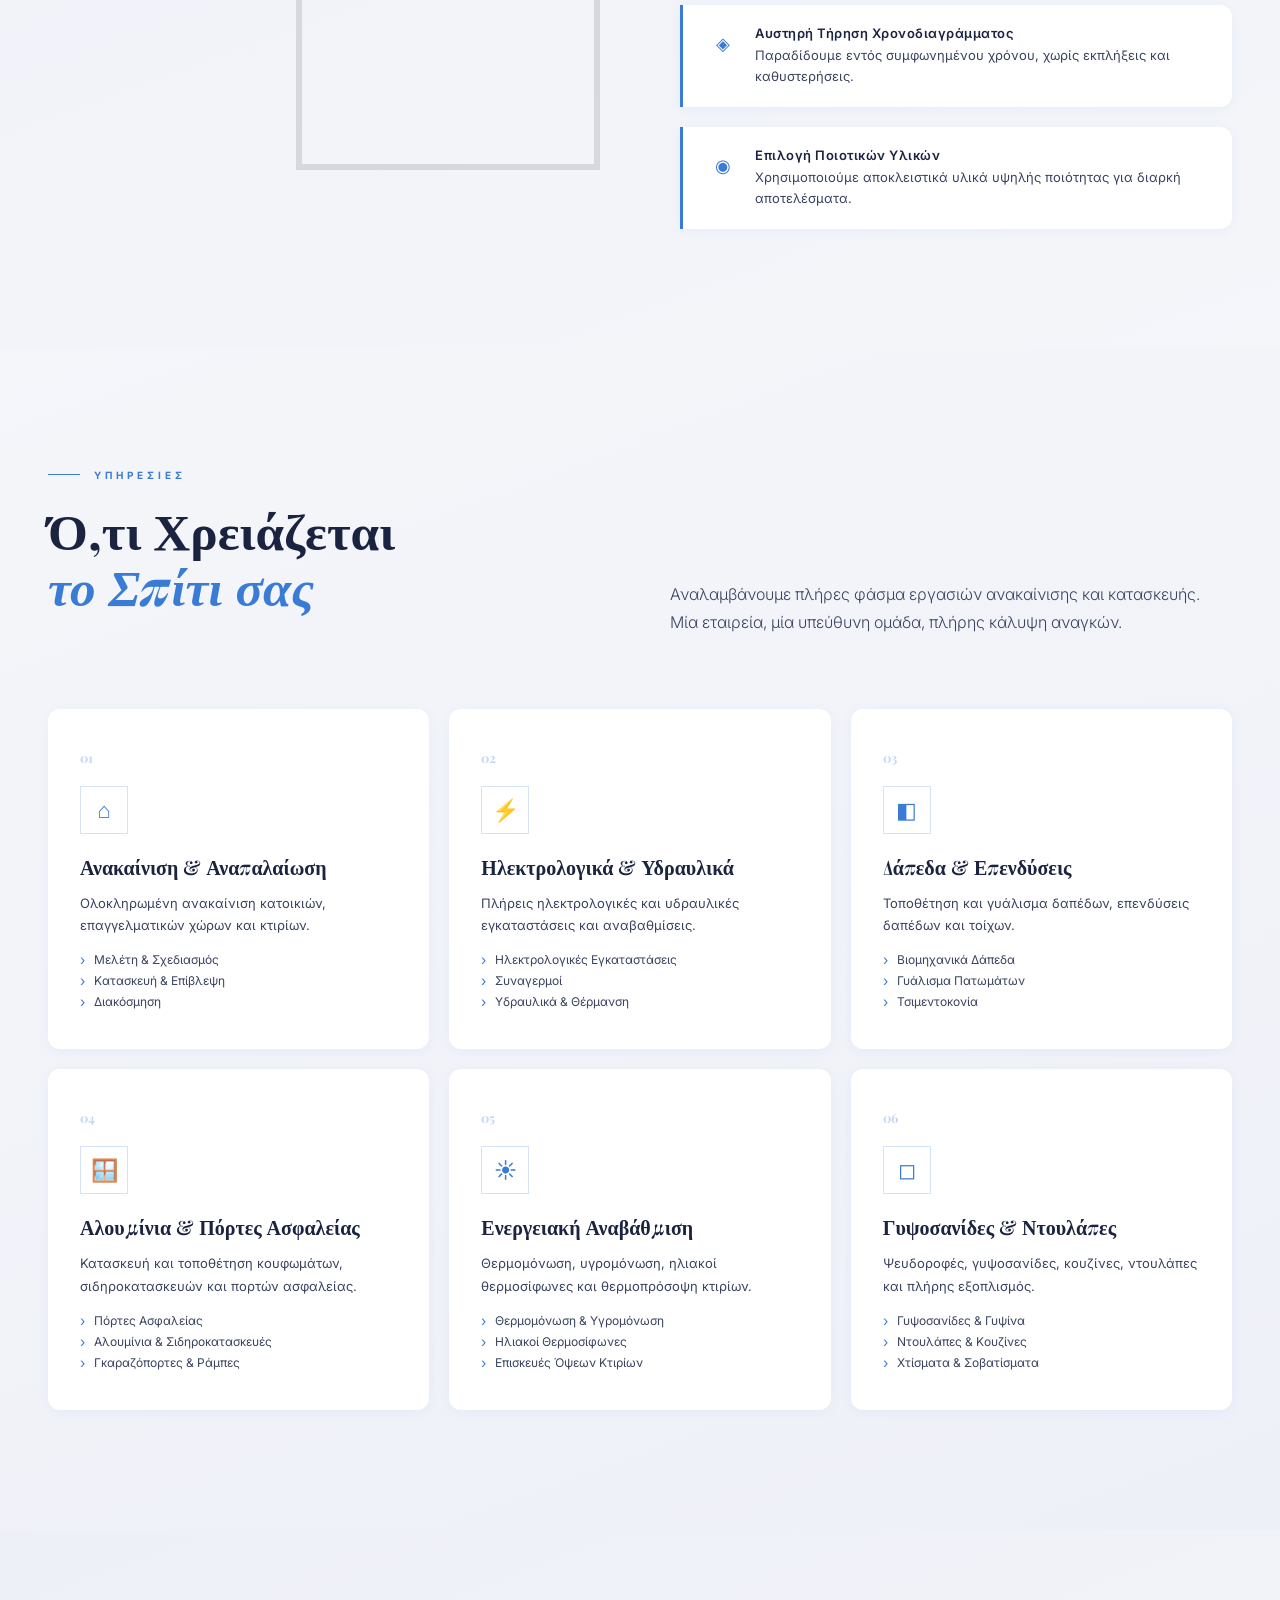
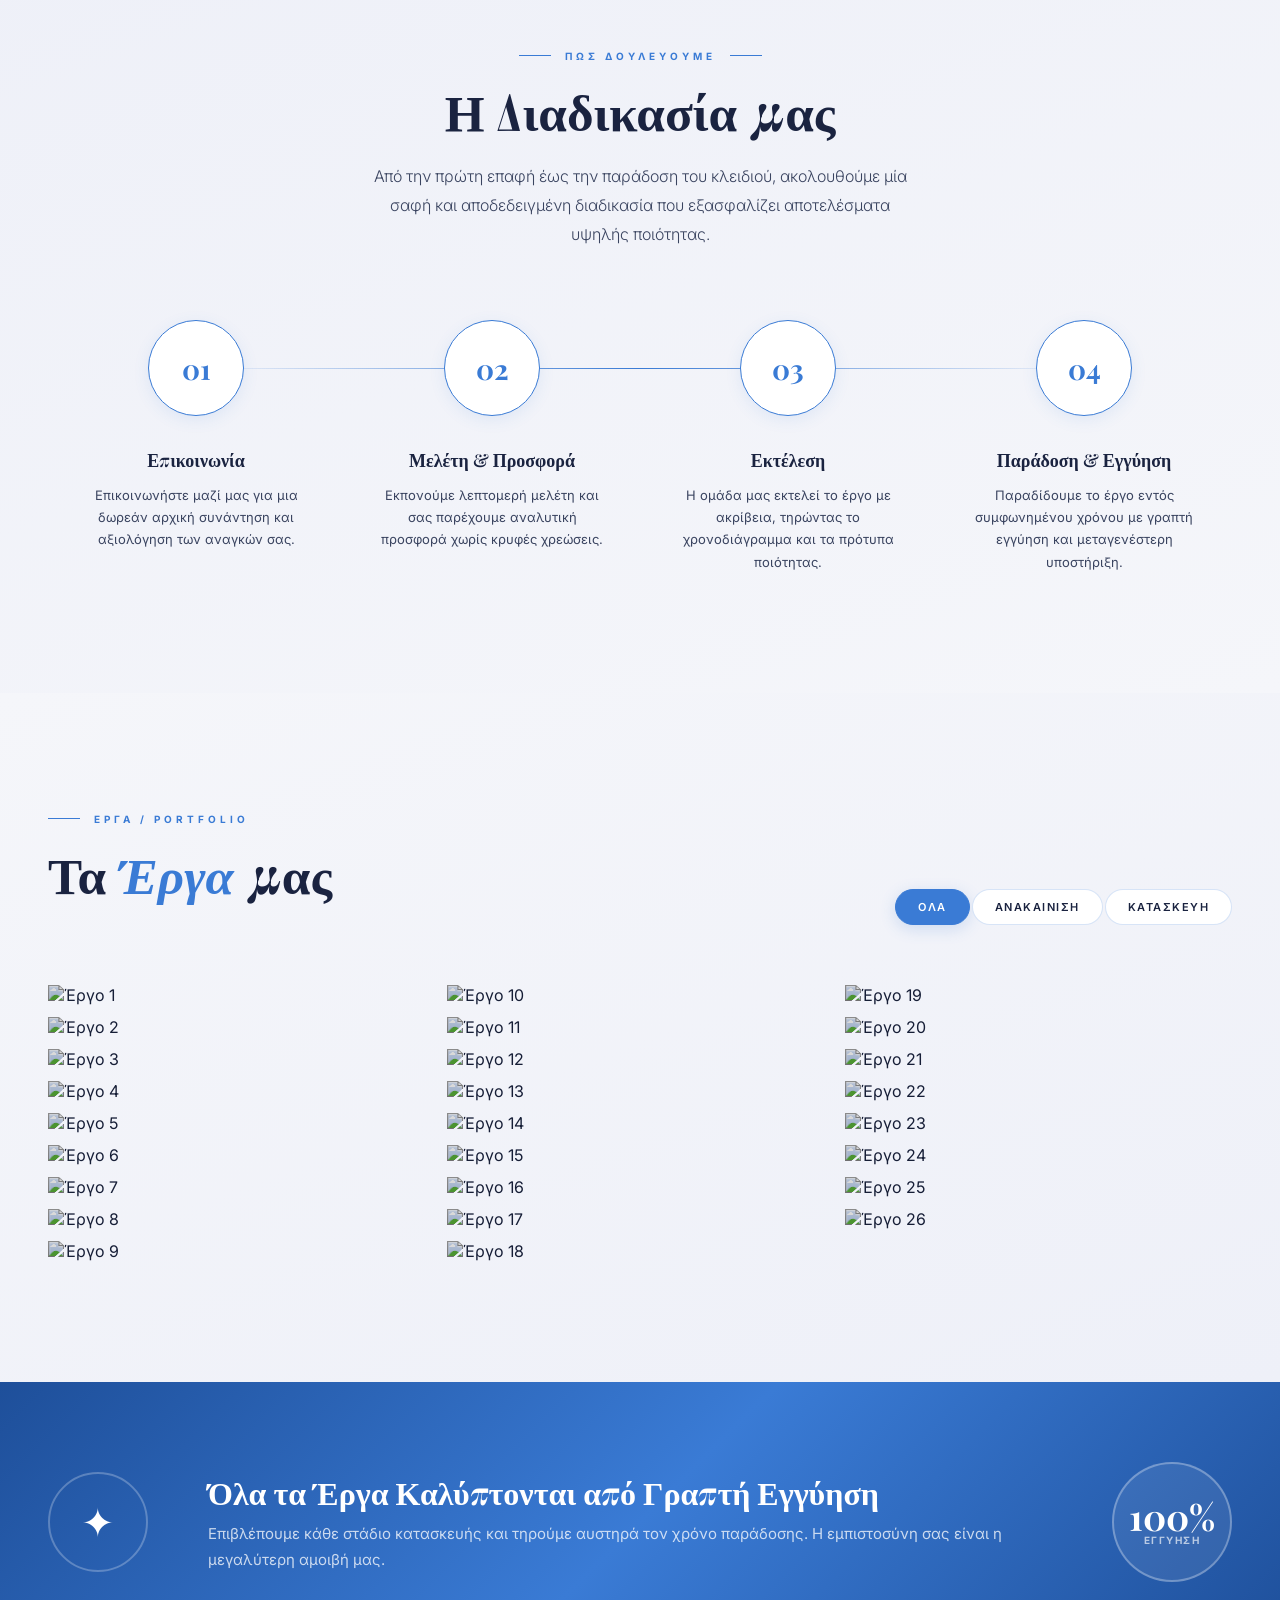
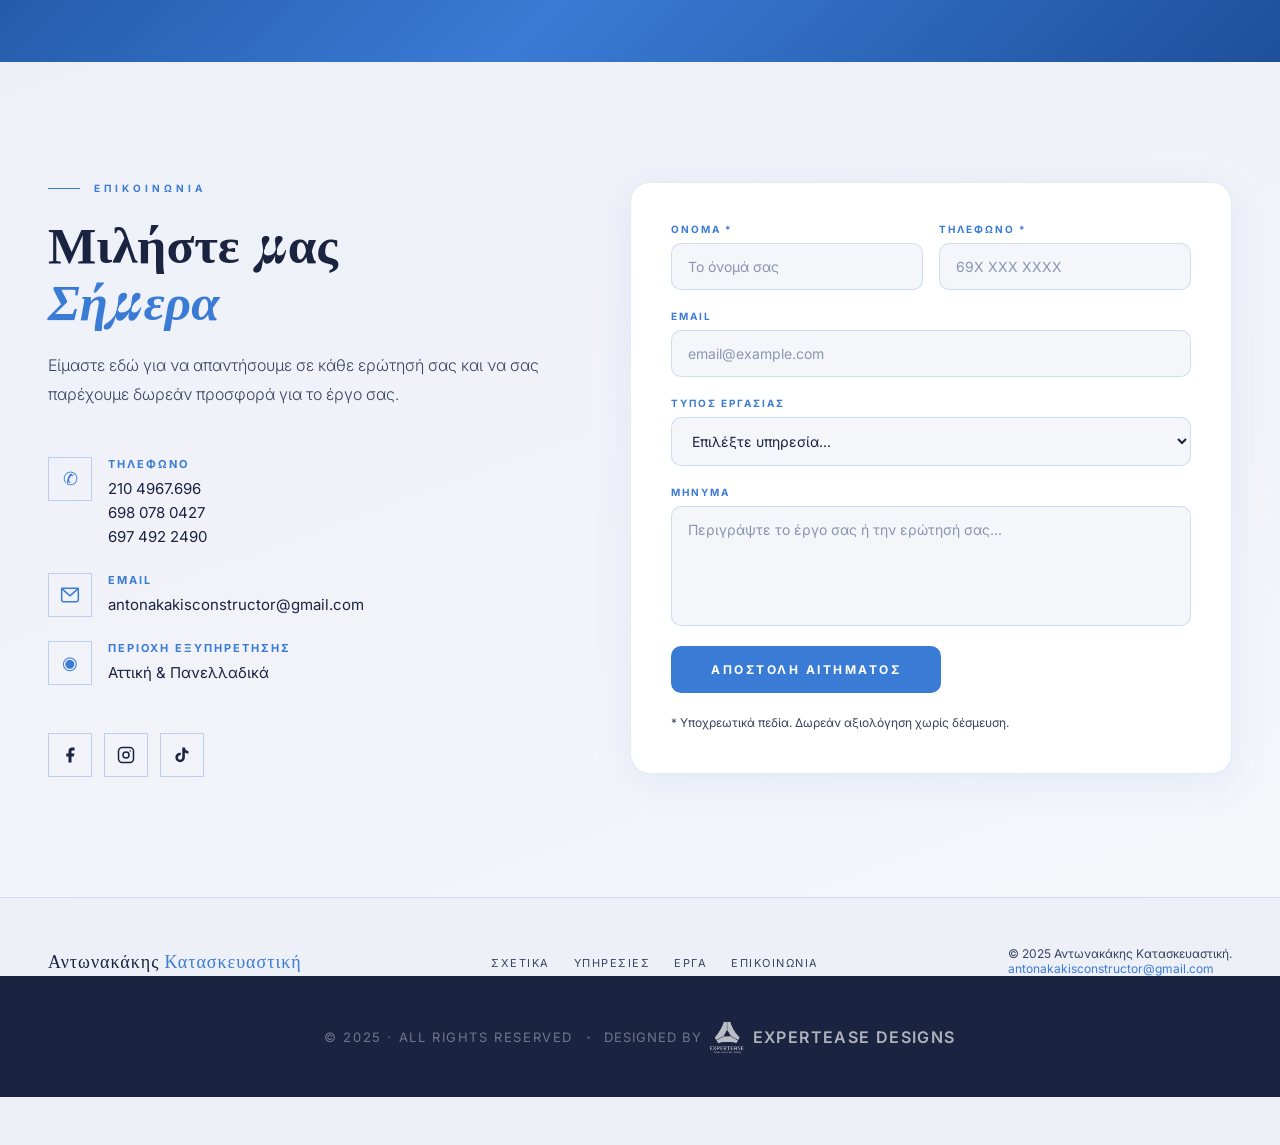
==== commit 04542320: "v7" ====
--- a/index.html
+++ b/index.html
@@ -16,17 +16,27 @@
 <!-- ══ NAV ══ -->
 <nav id="main-nav">
   <a href="#" class="nav-logo">
-    <div class="nav-logo-mark">Α</div>
-    <span class="nav-logo-text">Αντωνακάκης</span>
+    <img src="logo.png" alt="Αντωνακάκης Κατασκευαστική" class="nav-logo-img" />
   </a>
   <ul class="nav-links">
-    <li><a href="#about">Σχετικά</a></li>
-    <li><a href="#services">Υπηρεσίες</a></li>
-    <li><a href="#process">Διαδικασία</a></li>
-    <li><a href="#projects">Έργα</a></li>
-    <li><a href="#contact">Επικοινωνία</a></li>
+    <li><a href="#about"    data-el="Σχετικά"      data-en="About">Σχετικά</a></li>
+    <li><a href="#services" data-el="Υπηρεσίες"    data-en="Services">Υπηρεσίες</a></li>
+    <li><a href="#process"  data-el="Διαδικασία"   data-en="Process">Διαδικασία</a></li>
+    <li><a href="#projects" data-el="Έργα"         data-en="Projects">Έργα</a></li>
+    <li><a href="#contact"  data-el="Επικοινωνία"  data-en="Contact">Επικοινωνία</a></li>
   </ul>
-  <a href="#contact" class="nav-cta">Επικοινωνήστε</a>
+  <div class="nav-right">
+    <button class="lang-toggle" id="lang-toggle" aria-label="Switch language">
+      <span class="lang-opt" id="lang-el">
+        <img src="https://flagcdn.com/w20/gr.png" srcset="https://flagcdn.com/w40/gr.png 2x" width="20" alt="GR"> GR
+      </span>
+      <span class="lang-sep">|</span>
+      <span class="lang-opt" id="lang-en">
+        <img src="https://flagcdn.com/w20/gb.png" srcset="https://flagcdn.com/w40/gb.png 2x" width="20" alt="EN"> EN
+      </span>
+    </button>
+    <a href="#contact" class="nav-cta" data-el="Επικοινωνήστε" data-en="Contact Us">Επικοινωνήστε</a>
+  </div>
   <div class="hamburger" id="hamburger">
     <span></span><span></span><span></span>
   </div>
@@ -37,42 +47,38 @@
 <div class="mobile-drawer" id="mobile-drawer">
   <button class="drawer-close" id="drawer-close">✕</button>
   <ul class="nav-links">
-    <li><a href="#about">Σχετικά</a></li>
-    <li><a href="#services">Υπηρεσίες</a></li>
-    <li><a href="#process">Διαδικασία</a></li>
-    <li><a href="#projects">Έργα</a></li>
-    <li><a href="#contact">Επικοινωνία</a></li>
+    <li><a href="#about"    data-el="Σχετικά"      data-en="About">Σχετικά</a></li>
+    <li><a href="#services" data-el="Υπηρεσίες"    data-en="Services">Υπηρεσίες</a></li>
+    <li><a href="#process"  data-el="Διαδικασία"   data-en="Process">Διαδικασία</a></li>
+    <li><a href="#projects" data-el="Έργα"         data-en="Projects">Έργα</a></li>
+    <li><a href="#contact"  data-el="Επικοινωνία"  data-en="Contact">Επικοινωνία</a></li>
   </ul>
-  <a href="#contact" class="nav-cta" style="text-align:center">Επικοινωνήστε</a>
+  <a href="#contact" class="nav-cta" style="text-align:center" data-el="Επικοινωνήστε" data-en="Contact Us">Επικοινωνήστε</a>
 </div>
 
 <!-- ══ HERO ══ -->
 <section class="hero" id="home">
   <div class="hero-slides" id="hero-slides">
-    <div class="hero-slide active" style="background-image:url('https://antonakakis-kataskevastiki.gr/projects/project-01.jpg')"></div>
-    <div class="hero-slide" style="background-image:url('https://antonakakis-kataskevastiki.gr/projects/project-05.jpg')"></div>
-    <div class="hero-slide" style="background-image:url('https://antonakakis-kataskevastiki.gr/projects/project-10.jpg')"></div>
-    <div class="hero-slide" style="background-image:url('https://antonakakis-kataskevastiki.gr/projects/project-15.jpg')"></div>
-    <div class="hero-slide" style="background-image:url('https://antonakakis-kataskevastiki.gr/projects/project-20.jpg')"></div>
+    <div class="hero-slide active" style="background-image:url('main_page.jpg')"></div>
   </div>
   <div class="hero-overlay"></div>
   <div class="hero-content">
     <div class="hero-badge">
       <div class="hero-badge-line"></div>
-      <span>Αντωνακάκης Κατασκευαστική</span>
+      <span data-el="Αντωνακάκης Κατασκευαστική" data-en="Antonakakis Construction">Αντωνακάκης Κατασκευαστική</span>
       <div class="hero-badge-line"></div>
     </div>
     <h1 class="hero-title">
-      Ανακαινίζουμε<br><em>το Σπίτι σας</em>
+      <span data-el="Ανακαινίζουμε" data-en="We Renovate">Ανακαινίζουμε</span><br><em data-el="το Σπίτι σας" data-en="Your Home">το Σπίτι σας</em>
     </h1>
-    <p class="hero-subtitle">Με Τέχνη, Συνέπεια &amp; Εγγύηση</p>
-    <p class="hero-desc">
+    <p class="hero-subtitle" data-el="Με Τέχνη, Συνέπεια &amp; Εγγύηση" data-en="With Craft, Reliability &amp; Guarantee">Με Τέχνη, Συνέπεια &amp; Εγγύηση</p>
+    <p class="hero-desc" data-el="Ολοκληρωμένες ανακαινίσεις και κατασκευές σε Αττική και πανελλαδικά. Κάθε έργο παραδίδεται με γραπτή εγγύηση και αυστηρή τήρηση χρονοδιαγράμματος." data-en="Complete renovations and construction across Attica and nationwide. Every project is delivered with a written guarantee and strict adherence to schedule.">
       Ολοκληρωμένες ανακαινίσεις και κατασκευές σε Αττική και πανελλαδικά.
       Κάθε έργο παραδίδεται με γραπτή εγγύηση και αυστηρή τήρηση χρονοδιαγράμματος.
     </p>
     <div class="hero-actions">
-      <a href="#projects" class="btn-primary">Δείτε τα Έργα μας</a>
-      <a href="#contact" class="btn-secondary">Ζητήστε Προσφορά</a>
+      <a href="#projects" class="btn-primary" data-el="Δείτε τα Έργα μας" data-en="View Our Projects">Δείτε τα Έργα μας</a>
+      <a href="#contact" class="btn-secondary" data-el="Ζητήστε Προσφορά" data-en="Get a Quote">Ζητήστε Προσφορά</a>
     </div>
   </div>
   <div class="hero-scroll">
@@ -86,19 +92,19 @@
   <div class="stats-inner">
     <div class="stat-item reveal">
       <span class="stat-number" data-target="500">0</span>
-      <span class="stat-label">Ολοκληρωμένα Έργα</span>
+      <span class="stat-label" data-el="Ολοκληρωμένα Έργα" data-en="Completed Projects">Ολοκληρωμένα Έργα</span>
     </div>
     <div class="stat-item reveal reveal-delay-1">
       <span class="stat-number" data-target="15">0</span>
-      <span class="stat-label">Χρόνια Εμπειρίας</span>
+      <span class="stat-label" data-el="Χρόνια Εμπειρίας" data-en="Years of Experience">Χρόνια Εμπειρίας</span>
     </div>
     <div class="stat-item reveal reveal-delay-2">
       <span class="stat-number">100<small style="font-size:0.5em">%</small></span>
-      <span class="stat-label">Γραπτή Εγγύηση</span>
+      <span class="stat-label" data-el="Γραπτή Εγγύηση" data-en="Written Guarantee">Γραπτή Εγγύηση</span>
     </div>
     <div class="stat-item reveal reveal-delay-3">
       <span class="stat-number" data-target="24">0</span>
-      <span class="stat-label">Ώρες Υποστήριξης</span>
+      <span class="stat-label" data-el="Ώρες Υποστήριξης" data-en="Hour Support">Ώρες Υποστήριξης</span>
     </div>
   </div>
 </div>
@@ -112,46 +118,42 @@
         <img class="about-img-accent" src="https://antonakakis-kataskevastiki.gr/projects/project-08.jpg" alt="Κατασκευή" loading="lazy" />
         <div class="about-tag">
           <span class="about-tag-number">15+</span>
-          <span class="about-tag-text">Χρόνια<br>Εμπειρίας</span>
+          <span class="about-tag-text" data-el="Χρόνια Εμπειρίας" data-en="Years of Experience">Χρόνια<br>Εμπειρίας</span>
         </div>
       </div>
       <div>
         <div class="section-label reveal">
           <div class="section-label-line"></div>
-          <span>Σχετικά με εμάς / About Us</span>
-        </div>
-        <h2 class="section-title reveal">
+          <span data-el="Σχετικά με εμάς" data-en="About Us">Σχετικά με εμάς</span>
+        </div>
+        <h2 class="section-title reveal" data-el="Ο Χώρος σας &lt;em&gt;Αξίζει το Καλύτερο&lt;/em&gt;" data-en="Your Space &lt;em&gt;Deserves the Best&lt;/em&gt;">
           Ο Χώρος σας<br><em>Αξίζει το Καλύτερο</em>
         </h2>
-        <p class="section-desc reveal">
+        <p class="section-desc reveal" data-el="Ο Αντωνακάκης Θεοφάνης και η ομάδα μας αναλαμβάνουν κάθε έργο ανακαίνισης ή κατασκευής με απόλυτο επαγγελματισμό. Από τη μελέτη έως την παράδοση, φροντίζουμε για κάθε λεπτομέρεια — ώστε το αποτέλεσμα να ξεπεράσει τις προσδοκίες σας." data-en="Antonakakis Theofanis and our team take on every renovation or construction project with absolute professionalism. From design to delivery, we attend to every detail — so the result exceeds your expectations.">
           Ο Αντωνακάκης Θεοφάνης και η ομάδα μας αναλαμβάνουν κάθε έργο ανακαίνισης
           ή κατασκευής με απόλυτο επαγγελματισμό. Από τη μελέτη έως την παράδοση,
           φροντίζουμε για κάθε λεπτομέρεια — ώστε το αποτέλεσμα να ξεπεράσει τις προσδοκίες σας.
-        </p>
-        <p class="section-desc reveal" style="margin-top:16px;font-size:14px;font-style:italic;">
-          Antonakakis Theofanis and our team take on every renovation or construction
-          project with absolute professionalism — from design to delivery.
         </p>
         <div class="about-promises">
           <div class="promise-item reveal">
             <div class="promise-icon">✦</div>
             <div class="promise-text">
-              <strong>Γραπτή Εγγύηση σε Όλα τα Έργα</strong>
-              <p>Κάθε εργασία καλύπτεται με γραπτή εγγύηση και εξασφαλίζει την ησυχία σας.</p>
+              <strong data-el="Γραπτή Εγγύηση σε Όλα τα Έργα" data-en="Written Guarantee on All Projects">Γραπτή Εγγύηση σε Όλα τα Έργα</strong>
+              <p data-el="Κάθε εργασία καλύπτεται με γραπτή εγγύηση και εξασφαλίζει την ησυχία σας." data-en="Every job is covered by a written guarantee, giving you complete peace of mind.">Κάθε εργασία καλύπτεται με γραπτή εγγύηση και εξασφαλίζει την ησυχία σας.</p>
             </div>
           </div>
           <div class="promise-item reveal reveal-delay-1">
             <div class="promise-icon">◈</div>
             <div class="promise-text">
-              <strong>Αυστηρή Τήρηση Χρονοδιαγράμματος</strong>
-              <p>Παραδίδουμε εντός συμφωνημένου χρόνου, χωρίς εκπλήξεις και καθυστερήσεις.</p>
+              <strong data-el="Αυστηρή Τήρηση Χρονοδιαγράμματος" data-en="Strict Schedule Adherence">Αυστηρή Τήρηση Χρονοδιαγράμματος</strong>
+              <p data-el="Παραδίδουμε εντός συμφωνημένου χρόνου, χωρίς εκπλήξεις και καθυστερήσεις." data-en="We deliver within the agreed timeframe, with no surprises or delays.">Παραδίδουμε εντός συμφωνημένου χρόνου, χωρίς εκπλήξεις και καθυστερήσεις.</p>
             </div>
           </div>
           <div class="promise-item reveal reveal-delay-2">
             <div class="promise-icon">◉</div>
             <div class="promise-text">
-              <strong>Επιλογή Ποιοτικών Υλικών</strong>
-              <p>Χρησιμοποιούμε αποκλειστικά υλικά υψηλής ποιότητας για διαρκή αποτελέσματα.</p>
+              <strong data-el="Επιλογή Ποιοτικών Υλικών" data-en="Premium Quality Materials">Επιλογή Ποιοτικών Υλικών</strong>
+              <p data-el="Χρησιμοποιούμε αποκλειστικά υλικά υψηλής ποιότητας για διαρκή αποτελέσματα." data-en="We use only high-quality materials for lasting, durable results.">Χρησιμοποιούμε αποκλειστικά υλικά υψηλής ποιότητας για διαρκή αποτελέσματα.</p>
             </div>
           </div>
         </div>
@@ -167,13 +169,13 @@
       <div>
         <div class="section-label reveal">
           <div class="section-label-line"></div>
-          <span>Υπηρεσίες / Services</span>
-        </div>
-        <h2 class="section-title reveal">
+          <span data-el="Υπηρεσίες" data-en="Services">Υπηρεσίες</span>
+        </div>
+        <h2 class="section-title reveal" data-el="Ό,τι Χρειάζεται &lt;em&gt;το Σπίτι σας&lt;/em&gt;" data-en="Everything Your &lt;em&gt;Home Needs&lt;/em&gt;">
           Ό,τι Χρειάζεται<br><em>το Σπίτι σας</em>
         </h2>
       </div>
-      <p class="section-desc reveal">
+      <p class="section-desc reveal" data-el="Αναλαμβάνουμε πλήρες φάσμα εργασιών ανακαίνισης και κατασκευής. Μία εταιρεία, μία υπεύθυνη ομάδα, πλήρης κάλυψη αναγκών." data-en="We handle the full spectrum of renovation and construction work. One company, one responsible team, complete coverage of your needs.">
         Αναλαμβάνουμε πλήρες φάσμα εργασιών ανακαίνισης και κατασκευής.
         Μία εταιρεία, μία υπεύθυνη ομάδα, πλήρης κάλυψη αναγκών.
       </p>
@@ -182,67 +184,67 @@
       <div class="service-card reveal">
         <span class="service-number">01</span>
         <div class="service-icon">⌂</div>
-        <h3 class="service-name">Ανακαίνιση &amp; Αναπαλαίωση</h3>
-        <p class="service-desc">Ολοκληρωμένη ανακαίνιση κατοικιών, επαγγελματικών χώρων και κτιρίων.</p>
-        <ul class="service-items">
-          <li>Μελέτη &amp; Σχεδιασμός</li>
-          <li>Κατασκευή &amp; Επίβλεψη</li>
-          <li>Διακόσμηση</li>
+        <h3 class="service-name" data-el="Ανακαίνιση &amp; Αναπαλαίωση" data-en="Renovation &amp; Restoration">Ανακαίνιση &amp; Αναπαλαίωση</h3>
+        <p class="service-desc" data-el="Ολοκληρωμένη ανακαίνιση κατοικιών, επαγγελματικών χώρων και κτιρίων." data-en="Complete renovation of residences, commercial spaces and buildings.">Ολοκληρωμένη ανακαίνιση κατοικιών, επαγγελματικών χώρων και κτιρίων.</p>
+        <ul class="service-items">
+          <li data-el="Μελέτη &amp; Σχεδιασμός" data-en="Study &amp; Design">Μελέτη &amp; Σχεδιασμός</li>
+          <li data-el="Κατασκευή &amp; Επίβλεψη" data-en="Construction &amp; Supervision">Κατασκευή &amp; Επίβλεψη</li>
+          <li data-el="Διακόσμηση" data-en="Interior Decoration">Διακόσμηση</li>
         </ul>
       </div>
       <div class="service-card reveal reveal-delay-1">
         <span class="service-number">02</span>
         <div class="service-icon">⚡</div>
-        <h3 class="service-name">Ηλεκτρολογικά &amp; Υδραυλικά</h3>
-        <p class="service-desc">Πλήρεις ηλεκτρολογικές και υδραυλικές εγκαταστάσεις και αναβαθμίσεις.</p>
-        <ul class="service-items">
-          <li>Ηλεκτρολογικές Εγκαταστάσεις</li>
-          <li>Συναγερμοί</li>
-          <li>Υδραυλικά &amp; Θέρμανση</li>
+        <h3 class="service-name" data-el="Ηλεκτρολογικά &amp; Υδραυλικά" data-en="Electrical &amp; Plumbing">Ηλεκτρολογικά &amp; Υδραυλικά</h3>
+        <p class="service-desc" data-el="Πλήρεις ηλεκτρολογικές και υδραυλικές εγκαταστάσεις και αναβαθμίσεις." data-en="Complete electrical and plumbing installations and upgrades.">Πλήρεις ηλεκτρολογικές και υδραυλικές εγκαταστάσεις και αναβαθμίσεις.</p>
+        <ul class="service-items">
+          <li data-el="Ηλεκτρολογικές Εγκαταστάσεις" data-en="Electrical Installations">Ηλεκτρολογικές Εγκαταστάσεις</li>
+          <li data-el="Συναγερμοί" data-en="Alarm Systems">Συναγερμοί</li>
+          <li data-el="Υδραυλικά &amp; Θέρμανση" data-en="Plumbing &amp; Heating">Υδραυλικά &amp; Θέρμανση</li>
         </ul>
       </div>
       <div class="service-card reveal reveal-delay-2">
         <span class="service-number">03</span>
         <div class="service-icon">◧</div>
-        <h3 class="service-name">Δάπεδα &amp; Επενδύσεις</h3>
-        <p class="service-desc">Τοποθέτηση και γυάλισμα δαπέδων, επενδύσεις δαπέδων και τοίχων.</p>
-        <ul class="service-items">
-          <li>Βιομηχανικά Δάπεδα</li>
-          <li>Γυάλισμα Πατωμάτων</li>
-          <li>Τσιμεντοκονία</li>
+        <h3 class="service-name" data-el="Δάπεδα &amp; Επενδύσεις" data-en="Floors &amp; Cladding">Δάπεδα &amp; Επενδύσεις</h3>
+        <p class="service-desc" data-el="Τοποθέτηση και γυάλισμα δαπέδων, επενδύσεις δαπέδων και τοίχων." data-en="Floor laying and polishing, floor and wall cladding.">Τοποθέτηση και γυάλισμα δαπέδων, επενδύσεις δαπέδων και τοίχων.</p>
+        <ul class="service-items">
+          <li data-el="Βιομηχανικά Δάπεδα" data-en="Industrial Floors">Βιομηχανικά Δάπεδα</li>
+          <li data-el="Γυάλισμα Πατωμάτων" data-en="Floor Polishing">Γυάλισμα Πατωμάτων</li>
+          <li data-el="Τσιμεντοκονία" data-en="Cement Screed">Τσιμεντοκονία</li>
         </ul>
       </div>
       <div class="service-card reveal">
         <span class="service-number">04</span>
         <div class="service-icon">🪟</div>
-        <h3 class="service-name">Αλουμίνια &amp; Πόρτες Ασφαλείας</h3>
-        <p class="service-desc">Κατασκευή και τοποθέτηση κουφωμάτων, σιδηροκατασκευών και πορτών ασφαλείας.</p>
-        <ul class="service-items">
-          <li>Πόρτες Ασφαλείας</li>
-          <li>Αλουμίνια &amp; Σιδηροκατασκευές</li>
-          <li>Γκαραζόπορτες &amp; Ράμπες</li>
+        <h3 class="service-name" data-el="Αλουμίνια &amp; Πόρτες Ασφαλείας" data-en="Aluminium &amp; Security Doors">Αλουμίνια &amp; Πόρτες Ασφαλείας</h3>
+        <p class="service-desc" data-el="Κατασκευή και τοποθέτηση κουφωμάτων, σιδηροκατασκευών και πορτών ασφαλείας." data-en="Manufacture and installation of frames, metalwork and security doors.">Κατασκευή και τοποθέτηση κουφωμάτων, σιδηροκατασκευών και πορτών ασφαλείας.</p>
+        <ul class="service-items">
+          <li data-el="Πόρτες Ασφαλείας" data-en="Security Doors">Πόρτες Ασφαλείας</li>
+          <li data-el="Αλουμίνια &amp; Σιδηροκατασκευές" data-en="Aluminium &amp; Metalwork">Αλουμίνια &amp; Σιδηροκατασκευές</li>
+          <li data-el="Γκαραζόπορτες &amp; Ράμπες" data-en="Garage Doors &amp; Ramps">Γκαραζόπορτες &amp; Ράμπες</li>
         </ul>
       </div>
       <div class="service-card reveal reveal-delay-1">
         <span class="service-number">05</span>
         <div class="service-icon">☀</div>
-        <h3 class="service-name">Ενεργειακή Αναβάθμιση</h3>
-        <p class="service-desc">Θερμομόνωση, υγρομόνωση, ηλιακοί θερμοσίφωνες και θερμοπρόσοψη κτιρίων.</p>
-        <ul class="service-items">
-          <li>Θερμομόνωση &amp; Υγρομόνωση</li>
-          <li>Ηλιακοί Θερμοσίφωνες</li>
-          <li>Επισκευές Όψεων Κτιρίων</li>
+        <h3 class="service-name" data-el="Ενεργειακή Αναβάθμιση" data-en="Energy Upgrades">Ενεργειακή Αναβάθμιση</h3>
+        <p class="service-desc" data-el="Θερμομόνωση, υγρομόνωση, ηλιακοί θερμοσίφωνες και θερμοπρόσοψη κτιρίων." data-en="Thermal insulation, waterproofing, solar heaters and building facade insulation.">Θερμομόνωση, υγρομόνωση, ηλιακοί θερμοσίφωνες και θερμοπρόσοψη κτιρίων.</p>
+        <ul class="service-items">
+          <li data-el="Θερμομόνωση &amp; Υγρομόνωση" data-en="Thermal &amp; Waterproofing">Θερμομόνωση &amp; Υγρομόνωση</li>
+          <li data-el="Ηλιακοί Θερμοσίφωνες" data-en="Solar Water Heaters">Ηλιακοί Θερμοσίφωνες</li>
+          <li data-el="Επισκευές Όψεων Κτιρίων" data-en="Building Facade Repairs">Επισκευές Όψεων Κτιρίων</li>
         </ul>
       </div>
       <div class="service-card reveal reveal-delay-2">
         <span class="service-number">06</span>
         <div class="service-icon">◻</div>
-        <h3 class="service-name">Γυψοσανίδες &amp; Ντουλάπες</h3>
-        <p class="service-desc">Ψευδοροφές, γυψοσανίδες, κουζίνες, ντουλάπες και πλήρης εξοπλισμός.</p>
-        <ul class="service-items">
-          <li>Γυψοσανίδες &amp; Γυψίνα</li>
-          <li>Ντουλάπες &amp; Κουζίνες</li>
-          <li>Χτίσματα &amp; Σοβατίσματα</li>
+        <h3 class="service-name" data-el="Γυψοσανίδες &amp; Ντουλάπες" data-en="Drywalls &amp; Wardrobes">Γυψοσανίδες &amp; Ντουλάπες</h3>
+        <p class="service-desc" data-el="Ψευδοροφές, γυψοσανίδες, κουζίνες, ντουλάπες και πλήρης εξοπλισμός." data-en="False ceilings, drywalls, kitchens, wardrobes and full fit-out.">Ψευδοροφές, γυψοσανίδες, κουζίνες, ντουλάπες και πλήρης εξοπλισμός.</p>
+        <ul class="service-items">
+          <li data-el="Γυψοσανίδες &amp; Γυψίνα" data-en="Drywalls &amp; Plasterwork">Γυψοσανίδες &amp; Γυψίνα</li>
+          <li data-el="Ντουλάπες &amp; Κουζίνες" data-en="Wardrobes &amp; Kitchens">Ντουλάπες &amp; Κουζίνες</li>
+          <li data-el="Χτίσματα &amp; Σοβατίσματα" data-en="Masonry &amp; Plastering">Χτίσματα &amp; Σοβατίσματα</li>
         </ul>
       </div>
     </div>
@@ -255,11 +257,11 @@
     <div style="text-align:center; max-width:600px; margin:0 auto;">
       <div class="section-label reveal" style="justify-content:center;">
         <div class="section-label-line"></div>
-        <span>Πώς Δουλεύουμε / How We Work</span>
+        <span data-el="Πώς Δουλεύουμε" data-en="How We Work">Πώς Δουλεύουμε</span>
         <div class="section-label-line"></div>
       </div>
-      <h2 class="section-title reveal">Η Διαδικασία μας</h2>
-      <p class="section-desc reveal" style="margin:0 auto;">
+      <h2 class="section-title reveal" data-el="Η Διαδικασία μας" data-en="Our Process">Η Διαδικασία μας</h2>
+      <p class="section-desc reveal" style="margin:0 auto;" data-el="Από την πρώτη επαφή έως την παράδοση του κλειδιού, ακολουθούμε μία σαφή και αποδεδειγμένη διαδικασία που εξασφαλίζει αποτελέσματα υψηλής ποιότητας." data-en="From the first contact to the handover of the keys, we follow a clear and proven process that ensures high-quality results.">
         Από την πρώτη επαφή έως την παράδοση του κλειδιού, ακολουθούμε μία σαφή
         και αποδεδειγμένη διαδικασία που εξασφαλίζει αποτελέσματα υψηλής ποιότητας.
       </p>
@@ -267,23 +269,23 @@
     <div class="process-steps">
       <div class="process-step reveal">
         <div class="step-circle"><span class="step-num">01</span></div>
-        <h3 class="step-title">Επικοινωνία</h3>
-        <p class="step-desc">Επικοινωνήστε μαζί μας για μια δωρεάν αρχική συνάντηση και αξιολόγηση των αναγκών σας.</p>
+        <h3 class="step-title" data-el="Επικοινωνία" data-en="Contact">Επικοινωνία</h3>
+        <p class="step-desc" data-el="Επικοινωνήστε μαζί μας για μια δωρεάν αρχική συνάντηση και αξιολόγηση των αναγκών σας." data-en="Reach out to us for a free initial meeting and assessment of your needs.">Επικοινωνήστε μαζί μας για μια δωρεάν αρχική συνάντηση και αξιολόγηση των αναγκών σας.</p>
       </div>
       <div class="process-step reveal reveal-delay-1">
         <div class="step-circle"><span class="step-num">02</span></div>
-        <h3 class="step-title">Μελέτη &amp; Προσφορά</h3>
-        <p class="step-desc">Εκπονούμε λεπτομερή μελέτη και σας παρέχουμε αναλυτική προσφορά χωρίς κρυφές χρεώσεις.</p>
+        <h3 class="step-title" data-el="Μελέτη &amp; Προσφορά" data-en="Study &amp; Quote">Μελέτη &amp; Προσφορά</h3>
+        <p class="step-desc" data-el="Εκπονούμε λεπτομερή μελέτη και σας παρέχουμε αναλυτική προσφορά χωρίς κρυφές χρεώσεις." data-en="We prepare a detailed study and provide a transparent quote with no hidden charges.">Εκπονούμε λεπτομερή μελέτη και σας παρέχουμε αναλυτική προσφορά χωρίς κρυφές χρεώσεις.</p>
       </div>
       <div class="process-step reveal reveal-delay-2">
         <div class="step-circle"><span class="step-num">03</span></div>
-        <h3 class="step-title">Εκτέλεση</h3>
-        <p class="step-desc">Η ομάδα μας εκτελεί το έργο με ακρίβεια, τηρώντας το χρονοδιάγραμμα και τα πρότυπα ποιότητας.</p>
+        <h3 class="step-title" data-el="Εκτέλεση" data-en="Execution">Εκτέλεση</h3>
+        <p class="step-desc" data-el="Η ομάδα μας εκτελεί το έργο με ακρίβεια, τηρώντας το χρονοδιάγραμμα και τα πρότυπα ποιότητας." data-en="Our team executes the project with precision, adhering to the schedule and quality standards.">Η ομάδα μας εκτελεί το έργο με ακρίβεια, τηρώντας το χρονοδιάγραμμα και τα πρότυπα ποιότητας.</p>
       </div>
       <div class="process-step reveal reveal-delay-3">
         <div class="step-circle"><span class="step-num">04</span></div>
-        <h3 class="step-title">Παράδοση &amp; Εγγύηση</h3>
-        <p class="step-desc">Παραδίδουμε το έργο εντός συμφωνημένου χρόνου με γραπτή εγγύηση και μεταγενέστερη υποστήριξη.</p>
+        <h3 class="step-title" data-el="Παράδοση &amp; Εγγύηση" data-en="Delivery &amp; Guarantee">Παράδοση &amp; Εγγύηση</h3>
+        <p class="step-desc" data-el="Παραδίδουμε το έργο εντός συμφωνημένου χρόνου με γραπτή εγγύηση και μεταγενέστερη υποστήριξη." data-en="We deliver the project on time with a written guarantee and ongoing after-sales support.">Παραδίδουμε το έργο εντός συμφωνημένου χρόνου με γραπτή εγγύηση και μεταγενέστερη υποστήριξη.</p>
       </div>
     </div>
   </div>
@@ -296,20 +298,17 @@
       <div>
         <div class="section-label reveal">
           <div class="section-label-line"></div>
-          <span>Έργα / Portfolio</span>
+          <span data-el="Έργα / Portfolio" data-en="Projects / Portfolio">Έργα / Portfolio</span>
         </div>
         <h2 class="section-title reveal">
-          Τα <em>Έργα</em> μας
+          <span data-el="Τα" data-en="Our">Τα</span> <em data-el="Έργα" data-en="Projects">Έργα</em> <span data-el="μας" data-en="">μας</span>
         </h2>
       </div>
       <div style="display:flex;flex-direction:column;gap:20px;align-items:flex-end;">
-        <p class="section-desc reveal" style="text-align:right;">
-          Κάθε έργο αντικατοπτρίζει την αφοσίωσή μας στην ποιότητα και τη λεπτομέρεια.
-        </p>
         <div class="gallery-filter reveal">
-          <button class="filter-btn active" data-filter="all">Όλα</button>
-          <button class="filter-btn" data-filter="renovation">Ανακαίνιση</button>
-          <button class="filter-btn" data-filter="construction">Κατασκευή</button>
+          <button class="filter-btn active" data-filter="all"         data-el="Όλα"        data-en="All">Όλα</button>
+          <button class="filter-btn"         data-filter="renovation" data-el="Ανακαίνιση" data-en="Renovation">Ανακαίνιση</button>
+          <button class="filter-btn"         data-filter="construction" data-el="Κατασκευή" data-en="Construction">Κατασκευή</button>
         </div>
       </div>
     </div>
@@ -322,17 +321,16 @@
   <div class="guarantee-inner">
     <div class="guarantee-icon">✦</div>
     <div class="guarantee-text">
-      <h2>Όλα τα Έργα Καλύπτονται από Γραπτή Εγγύηση</h2>
-      <p>
+      <h2 data-el="Όλα τα Έργα Καλύπτονται από Γραπτή Εγγύηση" data-en="All Projects Are Covered by a Written Guarantee">Όλα τα Έργα Καλύπτονται από Γραπτή Εγγύηση</h2>
+      <p data-el="Επιβλέπουμε κάθε στάδιο κατασκευής και τηρούμε αυστηρά τον χρόνο παράδοσης. Η εμπιστοσύνη σας είναι η μεγαλύτερη αμοιβή μας." data-en="We supervise every stage of construction and strictly honour every delivery deadline. Your trust is our greatest reward.">
         Επιβλέπουμε κάθε στάδιο κατασκευής και τηρούμε αυστηρά τον χρόνο παράδοσης.
-        Η εμπιστοσύνη σας είναι η μεγαλύτερη αμοιβή μας.<br/>
-        <em style="font-size:13px;">All works are covered by a written guarantee. We supervise every stage and honour every deadline.</em>
+        Η εμπιστοσύνη σας είναι η μεγαλύτερη αμοιβή μας.
       </p>
     </div>
     <div class="guarantee-badge">
       <div class="guarantee-badge-circle">
         <strong>100%</strong>
-        <span>Εγγύηση</span>
+        <span data-el="Εγγύηση" data-en="Guarantee">Εγγύηση</span>
       </div>
     </div>
   </div>
@@ -345,12 +343,12 @@
       <div class="contact-info">
         <div class="section-label reveal">
           <div class="section-label-line"></div>
-          <span>Επικοινωνία / Contact</span>
-        </div>
-        <h2 class="section-title reveal">
+          <span data-el="Επικοινωνία" data-en="Contact">Επικοινωνία</span>
+        </div>
+        <h2 class="section-title reveal" data-el="Μιλήστε μας &lt;em&gt;Σήμερα&lt;/em&gt;" data-en="Talk to Us &lt;em&gt;Today&lt;/em&gt;">
           Μιλήστε μας<br><em>Σήμερα</em>
         </h2>
-        <p class="section-desc reveal">
+        <p class="section-desc reveal" data-el="Είμαστε εδώ για να απαντήσουμε σε κάθε ερώτησή σας και να σας παρέχουμε δωρεάν προσφορά για το έργο σας." data-en="We are here to answer all your questions and provide a free quote for your project.">
           Είμαστε εδώ για να απαντήσουμε σε κάθε ερώτησή σας και να σας
           παρέχουμε δωρεάν προσφορά για το έργο σας.
         </p>
@@ -358,14 +356,16 @@
           <div class="contact-detail reveal">
             <div class="contact-detail-icon">✆</div>
             <div class="contact-detail-text">
-              <strong>Τηλέφωνο</strong>
+              <strong data-el="Τηλέφωνο" data-en="Phone">Τηλέφωνο</strong>
               <a href="tel:+302104967696">210 4967.696</a>
               <a href="tel:+306980780427">698 078 0427</a>
               <a href="tel:+306974922490">697 492 2490</a>
             </div>
           </div>
           <div class="contact-detail reveal reveal-delay-1">
-            <div class="contact-detail-icon"><img src="logo.png" alt="Email" style="width:28px;height:28px;object-fit:contain;"></div>
+            <div class="contact-detail-icon">
+              <svg width="20" height="20" viewBox="0 0 24 24" fill="none" stroke="currentColor" stroke-width="1.8" stroke-linecap="round" stroke-linejoin="round"><rect x="2" y="4" width="20" height="16" rx="2"/><polyline points="2,4 12,13 22,4"/></svg>
+            </div>
             <div class="contact-detail-text">
               <strong>Email</strong>
               <a href="mailto:antonakakisconstructor@gmail.com">antonakakisconstructor@gmail.com</a>
@@ -374,9 +374,8 @@
           <div class="contact-detail reveal reveal-delay-2">
             <div class="contact-detail-icon">◉</div>
             <div class="contact-detail-text">
-              <strong>Περιοχή Εξυπηρέτησης</strong>
-              <span>Αττική &amp; Πανελλαδικά</span>
-              <span style="font-size:13px;color:var(--gray);">Attica &amp; Nationwide</span>
+              <strong data-el="Περιοχή Εξυπηρέτησης" data-en="Service Area">Περιοχή Εξυπηρέτησης</strong>
+              <span data-el="Αττική &amp; Πανελλαδικά" data-en="Attica &amp; Nationwide">Αττική &amp; Πανελλαδικά</span>
             </div>
           </div>
         </div>
@@ -392,17 +391,17 @@
           </a>
         </div>
       </div>
-      <div>
+      <div class="contact-form-wrap">
         <form class="contact-form" id="clientContactForm">
           <input type="hidden" name="_to" value="antonakakisconstructor@gmail.com">
           <input type="hidden" name="_key" value="MyPrivateAgencyKey_99">
           <div class="form-row">
             <div class="form-group">
-              <label for="fname">Όνομα *</label>
-              <input type="text" id="fname" name="fname" placeholder="Το όνομά σας" required />
+              <label for="fname" data-el="Όνομα *" data-en="Name *">Όνομα *</label>
+              <input type="text" id="fname" name="fname" placeholder="Το όνομά σας" data-placeholder-el="Το όνομά σας" data-placeholder-en="Your name" required />
             </div>
             <div class="form-group">
-              <label for="phone">Τηλέφωνο *</label>
+              <label for="phone" data-el="Τηλέφωνο *" data-en="Phone *">Τηλέφωνο *</label>
               <input type="tel" id="phone" name="phone" placeholder="69X XXX XXXX" required />
             </div>
           </div>
@@ -411,27 +410,27 @@
             <input type="email" id="email" name="email" placeholder="email@example.com" />
           </div>
           <div class="form-group">
-            <label for="service">Τύπος Εργασίας</label>
+            <label for="service" data-el="Τύπος Εργασίας" data-en="Type of Work">Τύπος Εργασίας</label>
             <select id="service" name="service">
-              <option value="">Επιλέξτε υπηρεσία...</option>
-              <option>Ανακαίνιση Κατοικίας</option>
-              <option>Ανακαίνιση Επαγγελματικού Χώρου</option>
-              <option>Ηλεκτρολογικές Εργασίες</option>
-              <option>Υδραυλικές Εργασίες</option>
-              <option>Δάπεδα &amp; Επενδύσεις</option>
-              <option>Ενεργειακή Αναβάθμιση</option>
-              <option>Αλουμίνια &amp; Πόρτες</option>
-              <option>Γυψοσανίδες &amp; Εξοπλισμός</option>
-              <option>Άλλο</option>
+              <option value="" data-el="Επιλέξτε υπηρεσία..." data-en="Select a service...">Επιλέξτε υπηρεσία...</option>
+              <option data-el="Ανακαίνιση Κατοικίας"          data-en="Home Renovation">Ανακαίνιση Κατοικίας</option>
+              <option data-el="Ανακαίνιση Επαγγελματικού Χώρου" data-en="Commercial Renovation">Ανακαίνιση Επαγγελματικού Χώρου</option>
+              <option data-el="Ηλεκτρολογικές Εργασίες"       data-en="Electrical Works">Ηλεκτρολογικές Εργασίες</option>
+              <option data-el="Υδραυλικές Εργασίες"           data-en="Plumbing Works">Υδραυλικές Εργασίες</option>
+              <option data-el="Δάπεδα &amp; Επενδύσεις"       data-en="Floors &amp; Cladding">Δάπεδα &amp; Επενδύσεις</option>
+              <option data-el="Ενεργειακή Αναβάθμιση"         data-en="Energy Upgrade">Ενεργειακή Αναβάθμιση</option>
+              <option data-el="Αλουμίνια &amp; Πόρτες"        data-en="Aluminium &amp; Doors">Αλουμίνια &amp; Πόρτες</option>
+              <option data-el="Γυψοσανίδες &amp; Εξοπλισμός"  data-en="Drywalls &amp; Fit-out">Γυψοσανίδες &amp; Εξοπλισμός</option>
+              <option data-el="Άλλο"                           data-en="Other">Άλλο</option>
             </select>
           </div>
           <div class="form-group">
-            <label for="message">Μήνυμα</label>
-            <textarea id="message" name="message" placeholder="Περιγράψτε το έργο σας ή την ερώτησή σας..."></textarea>
+            <label for="message" data-el="Μήνυμα" data-en="Message">Μήνυμα</label>
+            <textarea id="message" name="message" placeholder="Περιγράψτε το έργο σας ή την ερώτησή σας..." data-placeholder-el="Περιγράψτε το έργο σας ή την ερώτησή σας..." data-placeholder-en="Describe your project or question..."></textarea>
           </div>
           <div id="formStatus"></div>
-          <button type="submit" class="form-submit">Αποστολή Αιτήματος</button>
-          <p class="form-note">* Υποχρεωτικά πεδία. Δωρεάν αξιολόγηση χωρίς δέσμευση.</p>
+          <button type="submit" class="form-submit" data-el="Αποστολή Αιτήματος" data-en="Send Request">Αποστολή Αιτήματος</button>
+          <p class="form-note" data-el="* Υποχρεωτικά πεδία. Δωρεάν αξιολόγηση χωρίς δέσμευση." data-en="* Required fields. Free assessment with no obligation.">* Υποχρεωτικά πεδία. Δωρεάν αξιολόγηση χωρίς δέσμευση.</p>
         </form>
       </div>
     </div>
@@ -445,13 +444,13 @@
       Αντωνακάκης <span>Κατασκευαστική</span>
     </div>
     <ul class="footer-links">
-      <li><a href="#about">Σχετικά</a></li>
-      <li><a href="#services">Υπηρεσίες</a></li>
-      <li><a href="#projects">Έργα</a></li>
-      <li><a href="#contact">Επικοινωνία</a></li>
+      <li><a href="#about"    data-el="Σχετικά"    data-en="About">Σχετικά</a></li>
+      <li><a href="#services" data-el="Υπηρεσίες"  data-en="Services">Υπηρεσίες</a></li>
+      <li><a href="#projects" data-el="Έργα"       data-en="Projects">Έργα</a></li>
+      <li><a href="#contact"  data-el="Επικοινωνία" data-en="Contact">Επικοινωνία</a></li>
     </ul>
     <p class="footer-copy">
-      © 2025 Αντωνακάκης Κατασκευαστική. Όλα τα δικαιώματα διατηρούνται.<br/>
+      © 2025 Αντωνακάκης Κατασκευαστική.<br/>
       <a href="mailto:antonakakisconstructor@gmail.com">antonakakisconstructor@gmail.com</a>
     </p>
   </div>
@@ -492,5 +491,6 @@
 
 <script src="main.js"></script>
 <script src="contact-form.js"></script>
+<script src="lang.js"></script>
 </body>
 </html>
--- a/style.css
+++ b/style.css
@@ -4,28 +4,32 @@
   --gold: #3a7bd5;
   --gold-light: #6fa3e8;
   --gold-dark: #1e4f9a;
-  --dark: #2c2c2c;
-  --dark-2: #383838;
-  --dark-3: #444444;
-  --dark-4: #505050;
+  --dark: #1a1a2e;
+  --dark-2: #f0f2f7;
+  --dark-3: #e4e8f2;
+  --dark-4: #d6daea;
   --white: #ffffff;
   --off-white: #e8ecf4;
-  --gray: #8a96a8;
-  --gray-light: #c0cad8;
+  --gray: #2c3550;
+  --gray-light: #1a2340;
+  --text-main: #1a2340;
+  --text-soft: #3a4460;
+  --bg-main: #f5f6fa;
+  --bg-alt: #eef0f8;
 }
 
 html { scroll-behavior: smooth; }
 
 body {
   font-family: 'Inter', sans-serif;
-  background: var(--dark);
-  color: var(--white);
+  background: var(--bg-main);
+  color: var(--text-main);
   overflow-x: hidden;
 }
 
 /* ── SCROLLBAR ── */
 ::-webkit-scrollbar { width: 4px; }
-::-webkit-scrollbar-track { background: var(--dark); }
+::-webkit-scrollbar-track { background: var(--bg-main); }
 ::-webkit-scrollbar-thumb { background: var(--gold); border-radius: 2px; }
 
 /* ── NAV ── */
@@ -38,34 +42,31 @@
   display: flex;
   align-items: center;
   justify-content: space-between;
-  transition: background 0.4s, backdrop-filter 0.4s;
+  transition: background 0.4s, backdrop-filter 0.4s, box-shadow 0.4s;
 }
 nav.scrolled {
-  background: rgba(44,44,44,0.95);
+  background: rgba(245,246,250,0.97);
   backdrop-filter: blur(16px);
   border-bottom: 1px solid rgba(58,123,213,0.15);
-}
+  box-shadow: 0 2px 16px rgba(58,123,213,0.08);
+}
+/* white nav links on hero, blue after scroll */
+nav:not(.scrolled) .nav-links a { color: rgba(255,255,255,0.92); }
+nav:not(.scrolled) .nav-links a:hover { color: var(--white); }
+nav:not(.scrolled) .nav-cta { border-color: rgba(255,255,255,0.7); color: var(--white); }
+nav:not(.scrolled) .nav-cta:hover { background: var(--white); color: var(--gold); }
+nav:not(.scrolled) .hamburger span { background: var(--white); }
 .nav-logo {
   display: flex;
   align-items: center;
   gap: 12px;
   text-decoration: none;
 }
-.nav-logo-mark {
-  width: 36px; height: 36px;
-  border: 1.5px solid var(--gold);
-  display: flex; align-items: center; justify-content: center;
-  font-family: 'Playfair Display', serif;
-  font-size: 16px;
-  color: var(--gold);
-  letter-spacing: 1px;
-}
-.nav-logo-text {
-  font-size: 13px;
-  font-weight: 500;
-  letter-spacing: 2.5px;
-  text-transform: uppercase;
-  color: var(--white);
+.nav-logo-img {
+  height: 44px;
+  width: auto;
+  object-fit: contain;
+  display: block;
 }
 .nav-links {
   display: flex;
@@ -73,7 +74,7 @@
   list-style: none;
 }
 .nav-links a {
-  color: var(--gray-light);
+  color: var(--text-main);
   text-decoration: none;
   font-size: 12px;
   font-weight: 500;
@@ -93,6 +94,45 @@
 }
 .nav-links a:hover { color: var(--gold); }
 .nav-links a:hover::after { transform: scaleX(1); }
+
+/* ── LANG TOGGLE ── */
+.nav-right {
+  display: flex;
+  align-items: center;
+  gap: 16px;
+}
+.lang-toggle {
+  display: flex;
+  align-items: center;
+  gap: 6px;
+  background: none;
+  border: none;
+  cursor: pointer;
+  font-family: 'Inter', sans-serif;
+  padding: 0;
+}
+.lang-opt {
+  display: flex;
+  align-items: center;
+  gap: 5px;
+  font-size: 11px;
+  font-weight: 600;
+  letter-spacing: 1.5px;
+  color: var(--text-main);
+  opacity: 0.45;
+  transition: opacity 0.2s, color 0.2s;
+  white-space: nowrap;
+}
+nav:not(.scrolled) .lang-opt { color: var(--white); }
+.lang-opt img { border-radius: 2px; display: block; }
+.lang-opt.active { opacity: 1; }
+.lang-sep {
+  font-size: 11px;
+  color: var(--text-main);
+  opacity: 0.3;
+}
+nav:not(.scrolled) .lang-sep { color: var(--white); }
+
 .nav-cta {
   background: transparent;
   border: 1px solid var(--gold);
@@ -105,8 +145,9 @@
   text-decoration: none;
   transition: background 0.3s, color 0.3s;
   cursor: pointer;
-}
-.nav-cta:hover { background: var(--gold); color: var(--dark); }
+  border-radius: 24px;
+}
+.nav-cta:hover { background: var(--gold); color: var(--white); }
 
 .hamburger {
   display: none;
@@ -118,7 +159,7 @@
 .hamburger span {
   display: block;
   width: 24px; height: 2px;
-  background: var(--white);
+  background: var(--text-main);
   transition: 0.3s;
 }
 
@@ -165,21 +206,22 @@
 .hero-badge {
   display: inline-flex;
   align-items: center;
-  gap: 12px;
-  margin-bottom: 32px;
+  gap: 20px;
+  margin-bottom: 48px;
   opacity: 0;
-  animation: fadeUp 1s 0.3s forwards;
+  animation: heroSlideDown 0.9s cubic-bezier(0.22,1,0.36,1) 0.2s forwards;
 }
 .hero-badge-line {
-  width: 40px; height: 1px;
+  width: 80px; height: 2px;
   background: var(--gold);
 }
 .hero-badge span {
-  font-size: 11px;
-  font-weight: 600;
-  letter-spacing: 4px;
-  text-transform: uppercase;
-  color: var(--gold);
+  font-size: 42px;
+  font-weight: 700;
+  letter-spacing: 6px;
+  text-transform: uppercase;
+  color: var(--white);
+  font-family: 'Playfair Display', serif;
 }
 .hero-title {
   font-family: 'Playfair Display', serif;
@@ -188,7 +230,7 @@
   line-height: 1.05;
   margin-bottom: 12px;
   opacity: 0;
-  animation: fadeUp 1s 0.5s forwards;
+  animation: heroScaleUp 1s cubic-bezier(0.22,1,0.36,1) 0.55s forwards;
 }
 .hero-title em {
   font-style: italic;
@@ -198,20 +240,20 @@
   font-family: 'Playfair Display', serif;
   font-size: clamp(18px, 3vw, 28px);
   font-weight: 400;
-  color: var(--gray-light);
+  color: rgba(255,255,255,0.92);
   margin-bottom: 40px;
   opacity: 0;
-  animation: fadeUp 1s 0.7s forwards;
+  animation: heroFadeUp 0.9s cubic-bezier(0.22,1,0.36,1) 0.85s forwards;
 }
 .hero-desc {
   font-size: 15px;
   font-weight: 300;
-  color: var(--gray);
+  color: rgba(255,255,255,0.82);
   line-height: 1.8;
   max-width: 560px;
   margin: 0 auto 48px;
   opacity: 0;
-  animation: fadeUp 1s 0.9s forwards;
+  animation: heroFadeUp 0.9s cubic-bezier(0.22,1,0.36,1) 1.05s forwards;
 }
 .hero-actions {
   display: flex;
@@ -219,23 +261,24 @@
   justify-content: center;
   flex-wrap: wrap;
   opacity: 0;
-  animation: fadeUp 1s 1.1s forwards;
+  animation: heroFadeUp 0.9s cubic-bezier(0.22,1,0.36,1) 1.25s forwards;
 }
 .btn-primary {
   background: var(--gold);
-  color: var(--dark);
+  color: var(--white);
   padding: 16px 40px;
   font-size: 12px;
   font-weight: 700;
   letter-spacing: 2.5px;
   text-transform: uppercase;
   text-decoration: none;
-  transition: background 0.3s, transform 0.2s;
+  transition: background 0.3s, transform 0.2s, box-shadow 0.3s;
   display: inline-block;
-}
-.btn-primary:hover { background: var(--gold-light); transform: translateY(-2px); }
+  border-radius: 10px;
+}
+.btn-primary:hover { background: var(--gold-light); color: var(--white); transform: translateY(-2px); box-shadow: 0 6px 20px rgba(58,123,213,0.3); }
 .btn-secondary {
-  border: 1px solid rgba(255,255,255,0.3);
+  border: 1px solid rgba(255,255,255,0.5);
   color: var(--white);
   padding: 16px 40px;
   font-size: 12px;
@@ -243,10 +286,11 @@
   letter-spacing: 2.5px;
   text-transform: uppercase;
   text-decoration: none;
-  transition: border-color 0.3s, color 0.3s;
+  transition: border-color 0.3s, color 0.3s, background 0.3s;
   display: inline-block;
-}
-.btn-secondary:hover { border-color: var(--gold); color: var(--gold); }
+  border-radius: 10px;
+}
+.btn-secondary:hover { border-color: var(--white); background: rgba(255,255,255,0.12); color: var(--white); }
 
 .hero-scroll {
   position: absolute;
@@ -278,7 +322,7 @@
 
 /* ── STATS STRIP ── */
 .stats-strip {
-  background: var(--gold);
+  background: linear-gradient(90deg, var(--gold-dark) 0%, var(--gold) 50%, var(--gold-dark) 100%);
   padding: 0;
   overflow: hidden;
 }
@@ -345,17 +389,17 @@
   line-height: 1.1;
   margin-bottom: 24px;
 }
-.section-title em { font-style: italic; color: var(--gold-light); }
+.section-title em { font-style: italic; color: var(--gold); }
 .section-desc {
   font-size: 16px;
   font-weight: 300;
-  color: var(--gray);
+  color: var(--text-soft);
   line-height: 1.8;
   max-width: 560px;
 }
 
 /* ── ABOUT ── */
-#about { background: var(--dark-2); }
+#about { background: linear-gradient(160deg, var(--bg-alt) 0%, var(--bg-main) 100%); }
 .about-grid {
   display: grid;
   grid-template-columns: 1fr 1fr;
@@ -378,7 +422,7 @@
   bottom: 0; right: 0;
   width: 55%; height: 55%;
   object-fit: cover;
-  border: 6px solid var(--dark-2);
+  border: 6px solid var(--bg-alt);
   filter: brightness(0.9);
 }
 .about-tag {
@@ -386,10 +430,12 @@
   top: 50%; left: 50%;
   transform: translate(-50%, -50%);
   background: var(--gold);
-  color: var(--dark);
+  color: var(--white);
   padding: 20px 28px;
   text-align: center;
   z-index: 2;
+  border-radius: 14px;
+  box-shadow: 0 8px 32px rgba(58,123,213,0.25);
 }
 .about-tag-number {
   font-family: 'Playfair Display', serif;
@@ -417,11 +463,13 @@
   gap: 16px;
   align-items: flex-start;
   padding: 20px 24px;
-  background: var(--dark-3);
-  border-left: 2px solid var(--gold);
-  transition: background 0.3s;
-}
-.promise-item:hover { background: var(--dark-4); }
+  background: var(--white);
+  border-left: 3px solid var(--gold);
+  border-radius: 0 12px 12px 0;
+  box-shadow: 0 2px 12px rgba(58,123,213,0.07);
+  transition: background 0.3s, box-shadow 0.3s;
+}
+.promise-item:hover { background: var(--bg-alt); box-shadow: 0 6px 24px rgba(58,123,213,0.12); }
 .promise-icon {
   width: 32px; height: 32px;
   flex-shrink: 0;
@@ -439,12 +487,12 @@
 }
 .promise-text p {
   font-size: 13px;
-  color: var(--gray);
+  color: var(--text-soft);
   line-height: 1.6;
 }
 
 /* ── SERVICES ── */
-#services { background: var(--dark); }
+#services { background: linear-gradient(160deg, var(--bg-main) 0%, var(--bg-alt) 100%); }
 .services-header {
   display: grid;
   grid-template-columns: 1fr 1fr;
@@ -455,16 +503,18 @@
 .services-grid {
   display: grid;
   grid-template-columns: repeat(3, 1fr);
-  gap: 2px;
-  background: var(--dark-4);
+  gap: 20px;
+  background: transparent;
 }
 .service-card {
-  background: var(--dark-2);
+  background: var(--white);
   padding: 40px 32px;
-  transition: background 0.3s, transform 0.3s;
+  border-radius: 12px;
+  transition: background 0.3s, transform 0.3s, box-shadow 0.3s;
   cursor: default;
   position: relative;
   overflow: hidden;
+  box-shadow: 0 2px 12px rgba(58,123,213,0.06);
 }
 .service-card::before {
   content: '';
@@ -476,13 +526,13 @@
   transition: transform 0.4s;
   transform-origin: left;
 }
-.service-card:hover { background: var(--dark-3); }
+.service-card:hover { background: var(--bg-alt); box-shadow: 0 8px 32px rgba(58,123,213,0.13); }
 .service-card:hover::before { transform: scaleX(1); }
 .service-card:hover .service-number { color: var(--gold); }
 .service-number {
   font-family: 'Playfair Display', serif;
   font-size: 13px;
-  color: var(--dark-4);
+  color: rgba(58,123,213,0.3);
   font-weight: 700;
   margin-bottom: 20px;
   transition: color 0.3s;
@@ -510,7 +560,7 @@
 }
 .service-desc {
   font-size: 13px;
-  color: var(--gray);
+  color: var(--text-soft);
   line-height: 1.7;
 }
 .service-items {
@@ -522,7 +572,7 @@
 }
 .service-items li {
   font-size: 12px;
-  color: var(--gray);
+  color: var(--text-soft);
   padding-left: 14px;
   position: relative;
 }
@@ -537,7 +587,7 @@
 }
 
 /* ── PROCESS ── */
-#process { background: var(--dark-2); }
+#process { background: linear-gradient(160deg, var(--bg-alt) 0%, var(--bg-main) 100%); }
 .process-steps {
   display: grid;
   grid-template-columns: repeat(4, 1fr);
@@ -567,10 +617,11 @@
   align-items: center;
   justify-content: center;
   margin: 0 auto 32px;
-  background: var(--dark-2);
+  background: var(--white);
   position: relative;
   z-index: 1;
   transition: background 0.3s;
+  box-shadow: 0 4px 16px rgba(58,123,213,0.1);
 }
 .step-circle:hover { background: rgba(58,123,213,0.05); }
 .step-num {
@@ -587,12 +638,12 @@
 }
 .step-desc {
   font-size: 13px;
-  color: var(--gray);
+  color: var(--text-soft);
   line-height: 1.7;
 }
 
 /* ── GALLERY ── */
-#projects { background: var(--dark); }
+#projects { background: linear-gradient(160deg, var(--bg-main) 0%, var(--bg-alt) 100%); }
 .gallery-header {
   display: grid;
   grid-template-columns: 1fr 1fr;
@@ -605,20 +656,21 @@
   gap: 2px;
 }
 .filter-btn {
-  background: var(--dark-3);
-  border: none;
-  color: var(--gray);
-  padding: 10px 20px;
+  background: var(--white);
+  border: 1px solid rgba(58,123,213,0.2);
+  color: var(--text-main);
+  padding: 10px 22px;
   font-size: 11px;
   font-weight: 600;
   letter-spacing: 1.5px;
   text-transform: uppercase;
   cursor: pointer;
-  transition: background 0.3s, color 0.3s;
+  transition: background 0.3s, color 0.3s, box-shadow 0.3s;
   font-family: 'Inter', sans-serif;
+  border-radius: 24px;
 }
 .filter-btn.active,
-.filter-btn:hover { background: var(--gold); color: var(--dark); }
+.filter-btn:hover { background: var(--gold); color: var(--white); border-color: var(--gold); box-shadow: 0 4px 16px rgba(58,123,213,0.2); }
 
 .gallery-masonry {
   columns: 3;
@@ -708,7 +760,7 @@
   left: 50%;
   transform: translateX(-50%);
   font-size: 12px;
-  color: var(--gray);
+  color: rgba(255,255,255,0.75);
   letter-spacing: 2px;
 }
 
@@ -780,7 +832,14 @@
 }
 
 /* ── CONTACT ── */
-#contact { background: var(--dark-2); }
+#contact { background: linear-gradient(160deg, var(--bg-alt) 0%, var(--bg-main) 100%); }
+.contact-form-wrap {
+  background: var(--white);
+  border: 1px solid rgba(58,123,213,0.15);
+  border-radius: 20px;
+  padding: 40px;
+  box-shadow: 0 8px 40px rgba(58,123,213,0.09);
+}
 .contact-grid {
   display: grid;
   grid-template-columns: 1fr 1fr;
@@ -820,7 +879,7 @@
 .contact-detail-text a,
 .contact-detail-text span {
   font-size: 15px;
-  color: var(--gray-light);
+  color: var(--text-main);
   text-decoration: none;
   display: block;
   line-height: 1.6;
@@ -835,11 +894,11 @@
 }
 .social-link {
   width: 44px; height: 44px;
-  border: 1px solid rgba(58,123,213,0.25);
+  border: 1px solid rgba(58,123,213,0.3);
   display: flex;
   align-items: center;
   justify-content: center;
-  color: var(--gray);
+  color: var(--text-main);
   font-size: 18px;
   text-decoration: none;
   transition: border-color 0.3s, color 0.3s, background 0.3s;
@@ -867,27 +926,28 @@
 .form-group input,
 .form-group textarea,
 .form-group select {
-  background: var(--dark-3);
-  border: 1px solid rgba(255,255,255,0.08);
-  color: var(--white);
+  background: var(--bg-main);
+  border: 1px solid rgba(58,123,213,0.2);
+  color: var(--text-main);
   padding: 14px 16px;
   font-size: 14px;
   font-family: 'Inter', sans-serif;
   outline: none;
-  transition: border-color 0.3s;
+  transition: border-color 0.3s, box-shadow 0.3s;
   resize: none;
+  border-radius: 10px;
 }
 .form-group input:focus,
 .form-group textarea:focus,
-.form-group select:focus { border-color: var(--gold); }
+.form-group select:focus { border-color: var(--gold); box-shadow: 0 0 0 3px rgba(58,123,213,0.1); }
 .form-group input::placeholder,
-.form-group textarea::placeholder { color: var(--gray); }
-.form-group select option { background: var(--dark-3); }
+.form-group textarea::placeholder { color: #8a96b0; }
+.form-group select option { background: var(--white); color: var(--text-main); }
 .form-group textarea { height: 120px; }
 .form-submit {
   background: var(--gold);
   border: none;
-  color: var(--dark);
+  color: var(--white);
   padding: 16px 40px;
   font-size: 12px;
   font-weight: 700;
@@ -895,13 +955,14 @@
   text-transform: uppercase;
   cursor: pointer;
   font-family: 'Inter', sans-serif;
-  transition: background 0.3s, transform 0.2s;
+  transition: background 0.3s, transform 0.2s, box-shadow 0.3s;
   align-self: flex-start;
-}
-.form-submit:hover { background: var(--gold-light); transform: translateY(-2px); }
+  border-radius: 10px;
+}
+.form-submit:hover { background: var(--gold-light); transform: translateY(-2px); box-shadow: 0 6px 20px rgba(58,123,213,0.25); }
 .form-note {
   font-size: 12px;
-  color: var(--gray);
+  color: var(--text-soft);
   line-height: 1.6;
 }
 #formStatus {
@@ -932,8 +993,8 @@
 
 /* ── FOOTER ── */
 footer {
-  background: var(--dark);
-  border-top: 1px solid rgba(58,123,213,0.1);
+  background: var(--bg-alt);
+  border-top: 1px solid rgba(58,123,213,0.15);
   padding: 48px 0;
 }
 .footer-inner {
@@ -948,13 +1009,13 @@
 }
 .footer-copy {
   font-size: 12px;
-  color: var(--gray);
+  color: var(--text-soft);
 }
 .footer-copy a { color: var(--gold); text-decoration: none; }
 .footer-logo {
   font-family: 'Playfair Display', serif;
   font-size: 18px;
-  color: var(--white);
+  color: var(--text-main);
   letter-spacing: 1px;
 }
 .footer-logo span { color: var(--gold); }
@@ -965,7 +1026,7 @@
 }
 .footer-links a {
   font-size: 11px;
-  color: var(--gray);
+  color: var(--text-soft);
   text-decoration: none;
   letter-spacing: 1.5px;
   text-transform: uppercase;
@@ -985,6 +1046,19 @@
 @keyframes scrollPulse {
   0%, 100% { opacity: 1; transform: scaleY(1); }
   50% { opacity: 0.4; transform: scaleY(0.7); }
+}
+/* hero-specific entrance animations */
+@keyframes heroSlideDown {
+  from { opacity: 0; transform: translateY(-24px); }
+  to   { opacity: 1; transform: translateY(0); }
+}
+@keyframes heroScaleUp {
+  from { opacity: 0; transform: scale(0.88) translateY(20px); }
+  to   { opacity: 1; transform: scale(1) translateY(0); }
+}
+@keyframes heroFadeUp {
+  from { opacity: 0; transform: translateY(28px); }
+  to   { opacity: 1; transform: translateY(0); }
 }
 
 .reveal {
@@ -1006,7 +1080,7 @@
   position: fixed;
   top: 0; right: -100%;
   width: 280px; height: 100vh;
-  background: var(--dark-2);
+  background: var(--white);
   z-index: 2000;
   transition: right 0.4s ease;
   padding: 80px 40px 40px;
@@ -1025,7 +1099,7 @@
   position: absolute;
   top: 24px; right: 24px;
   background: none; border: none;
-  color: var(--white);
+  color: var(--text-main);
   font-size: 24px;
   cursor: pointer;
 }
@@ -1049,6 +1123,8 @@
 @media (max-width: 768px) {
   nav { padding: 0 24px; }
   .nav-links, .nav-cta { display: none; }
+  .nav-right { gap: 10px; }
+  .lang-toggle { order: -1; }
   .hamburger { display: flex; }
   .container { padding: 0 24px; }
   section { padding: 80px 0; }
--- a/expertease-credit.css
+++ b/expertease-credit.css
@@ -20,8 +20,8 @@
 hr.ec-rule {
   border: none;
   height: 1px;
-  margin: 0 6%;
-  background: linear-gradient(90deg, transparent, rgba(255,255,255,0.12), transparent);
+  margin: 0;
+  background: #1a2340;
 }
 
 /* ── outer wrapper ── */
@@ -30,7 +30,7 @@
   z-index: 0;
   isolation: isolate;
   contain: layout style;
-  background: transparent;
+  background: #1a2340;
   overflow: hidden;
   font-family: var(--ec-font);
   padding: 0 6%;
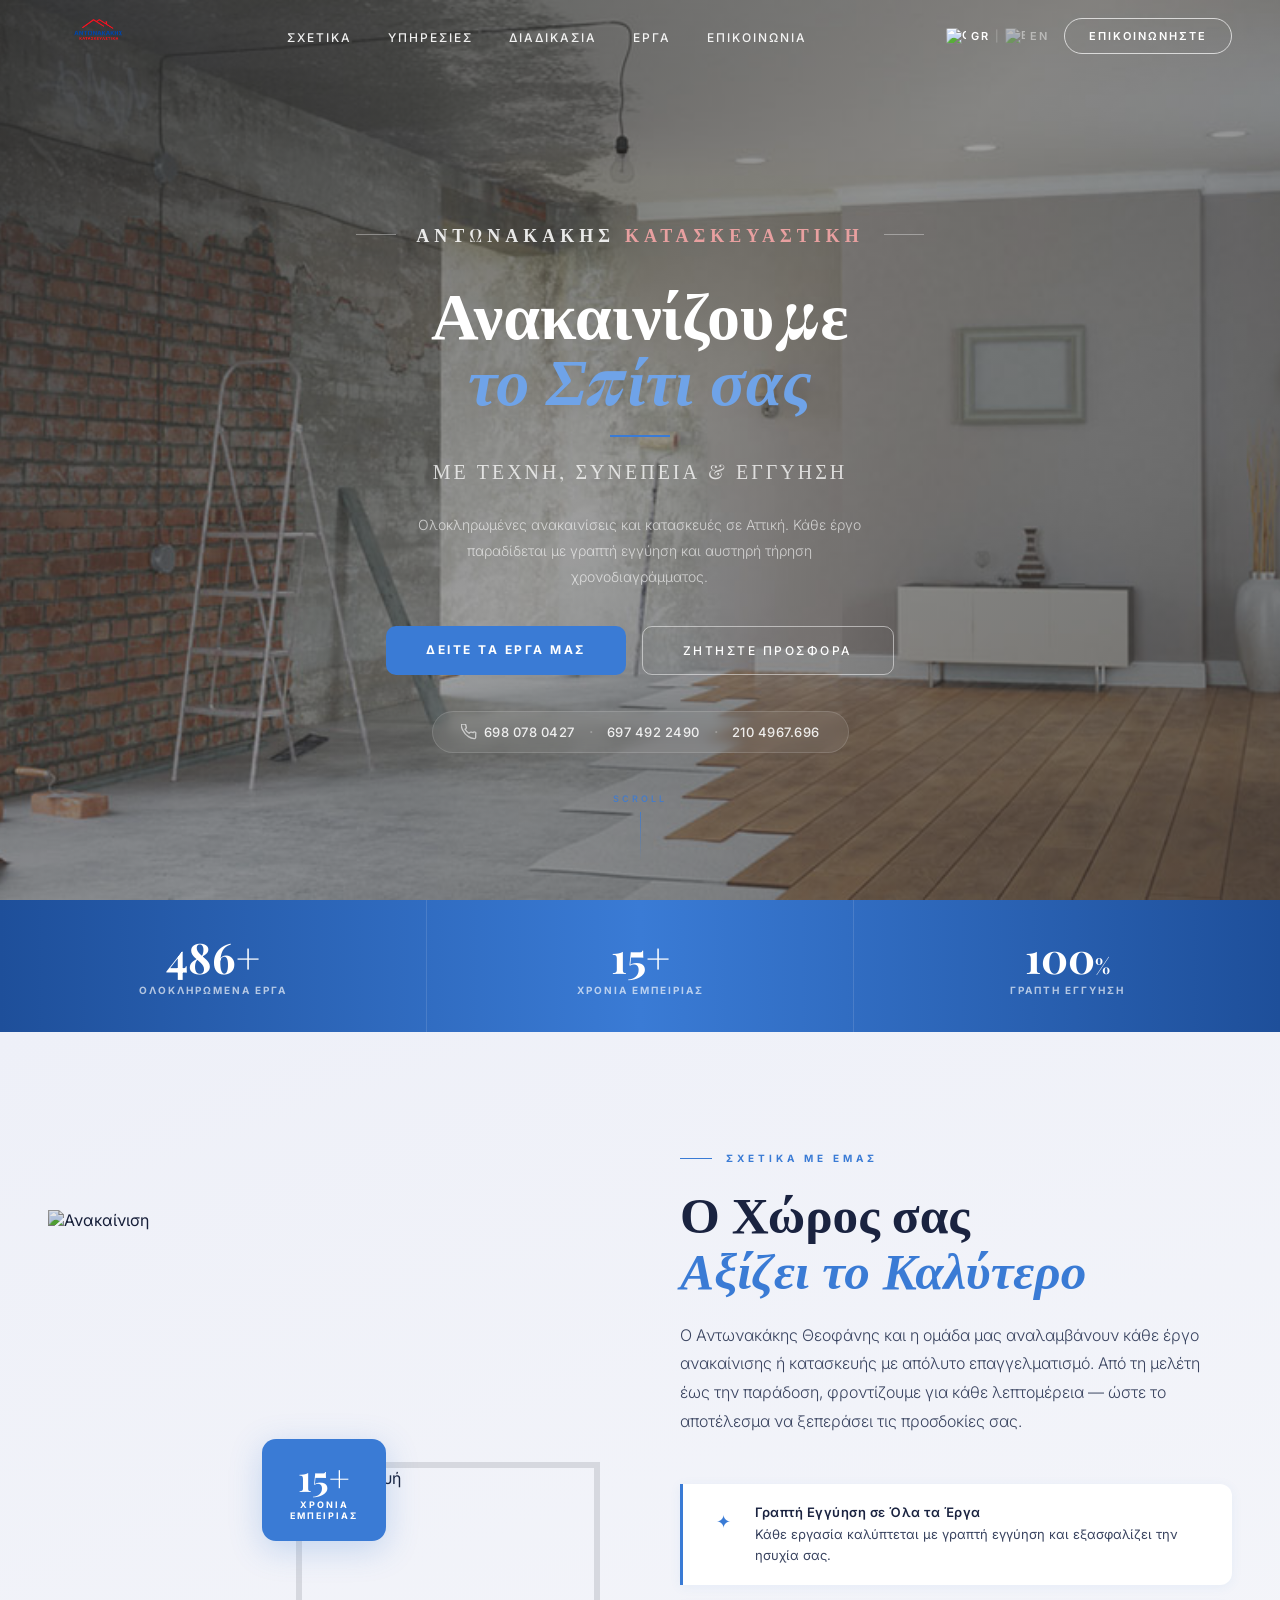
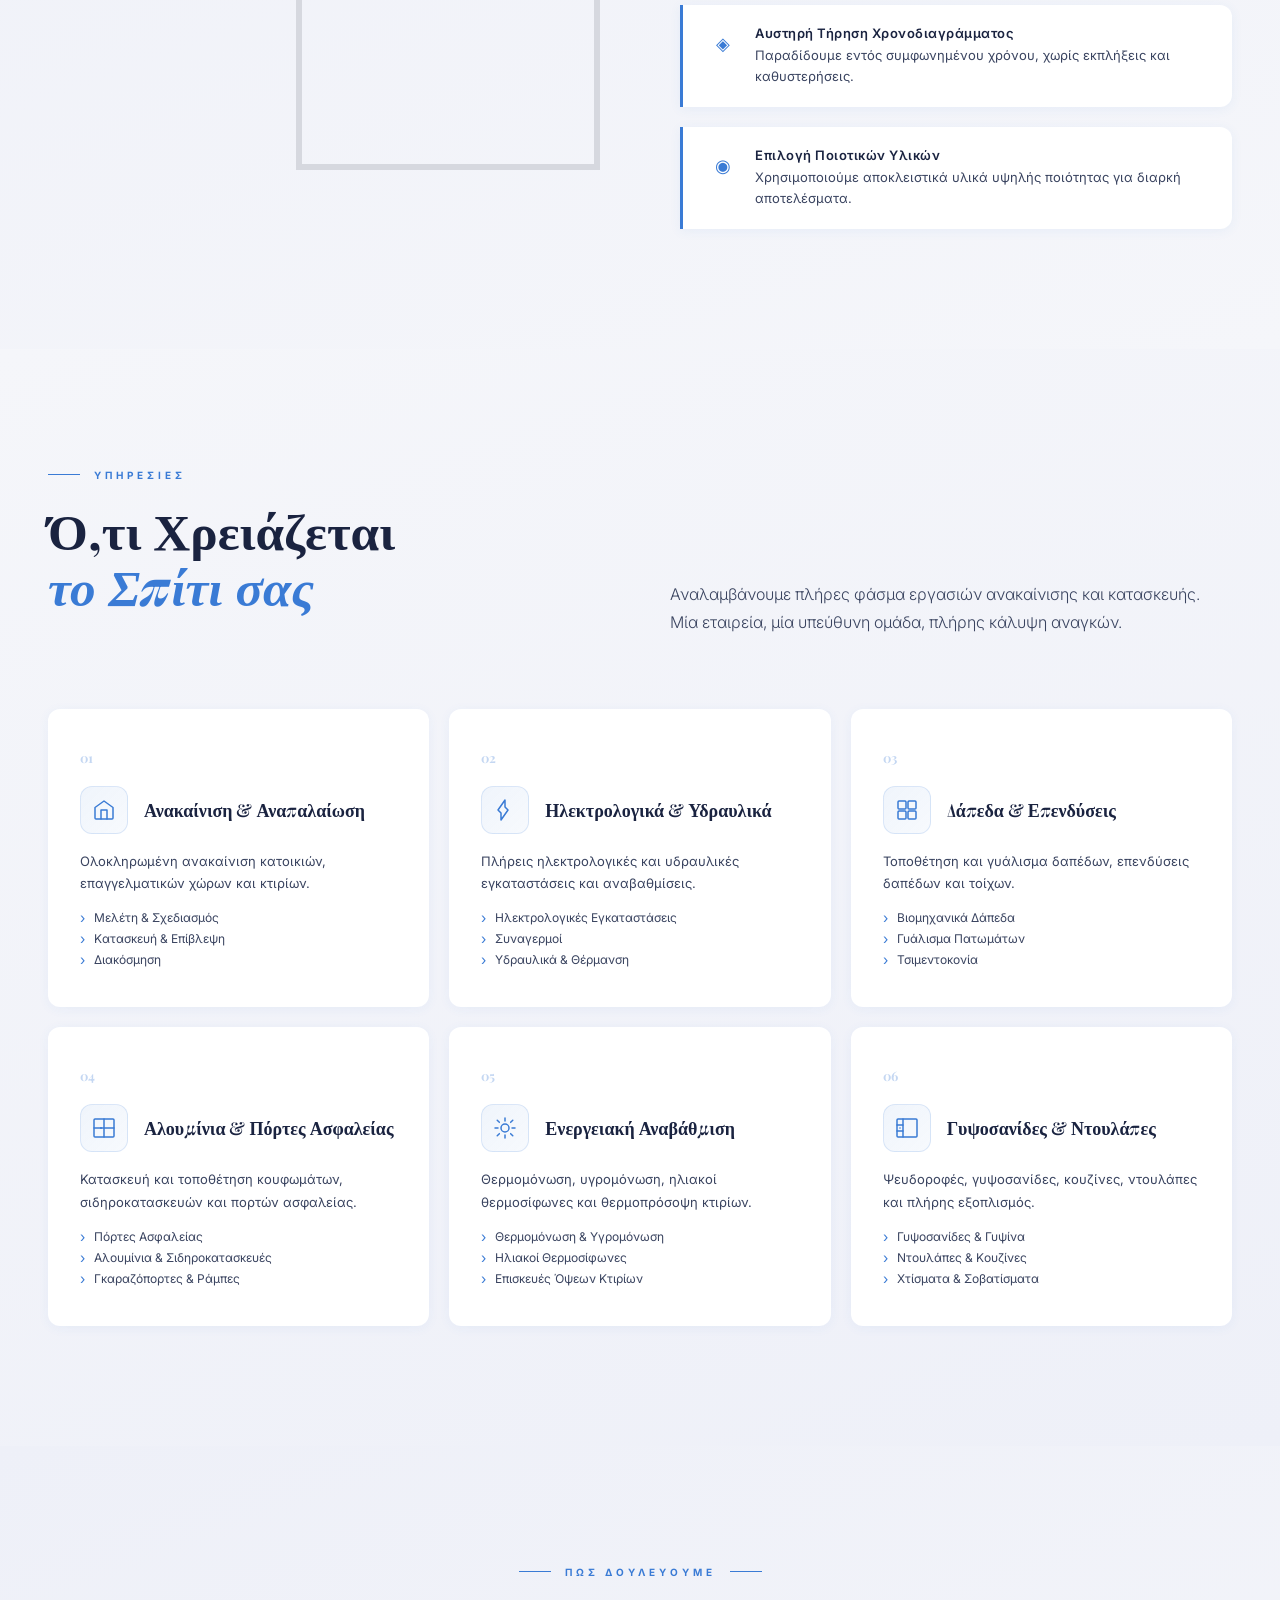
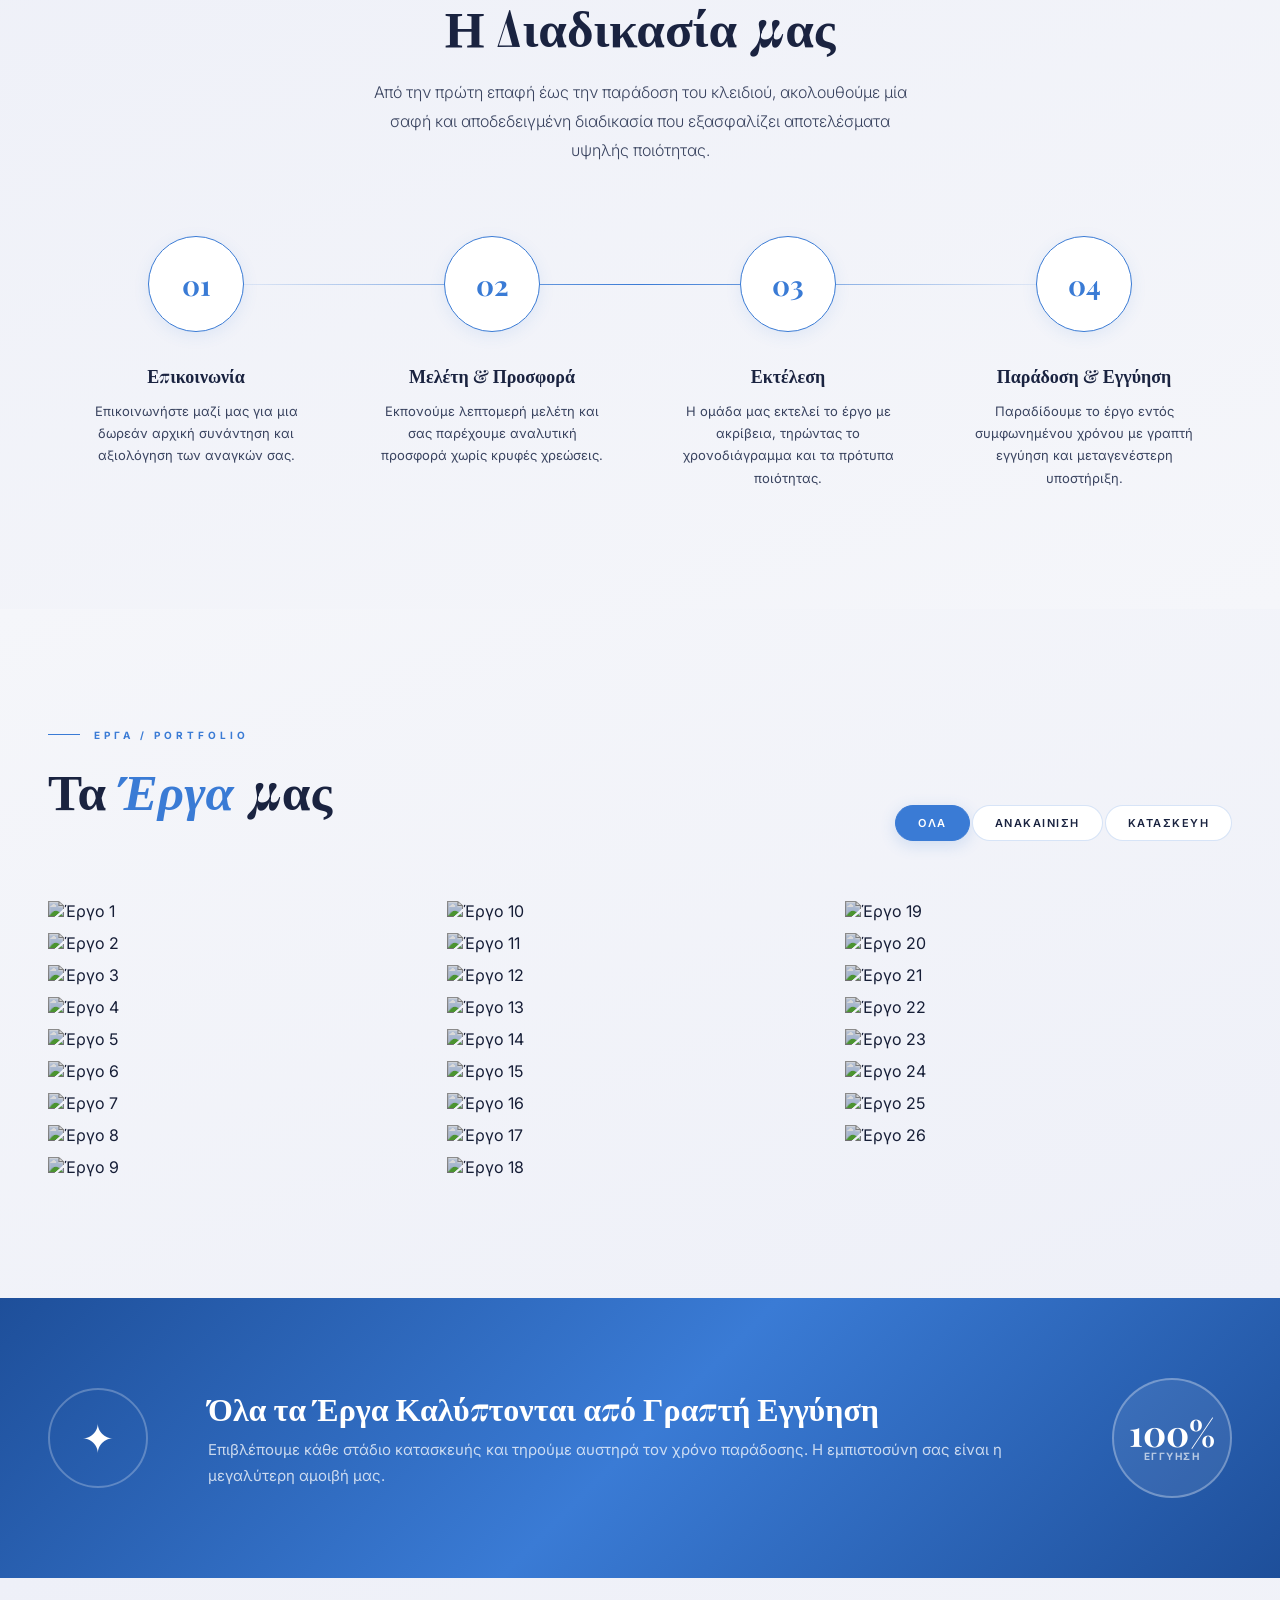
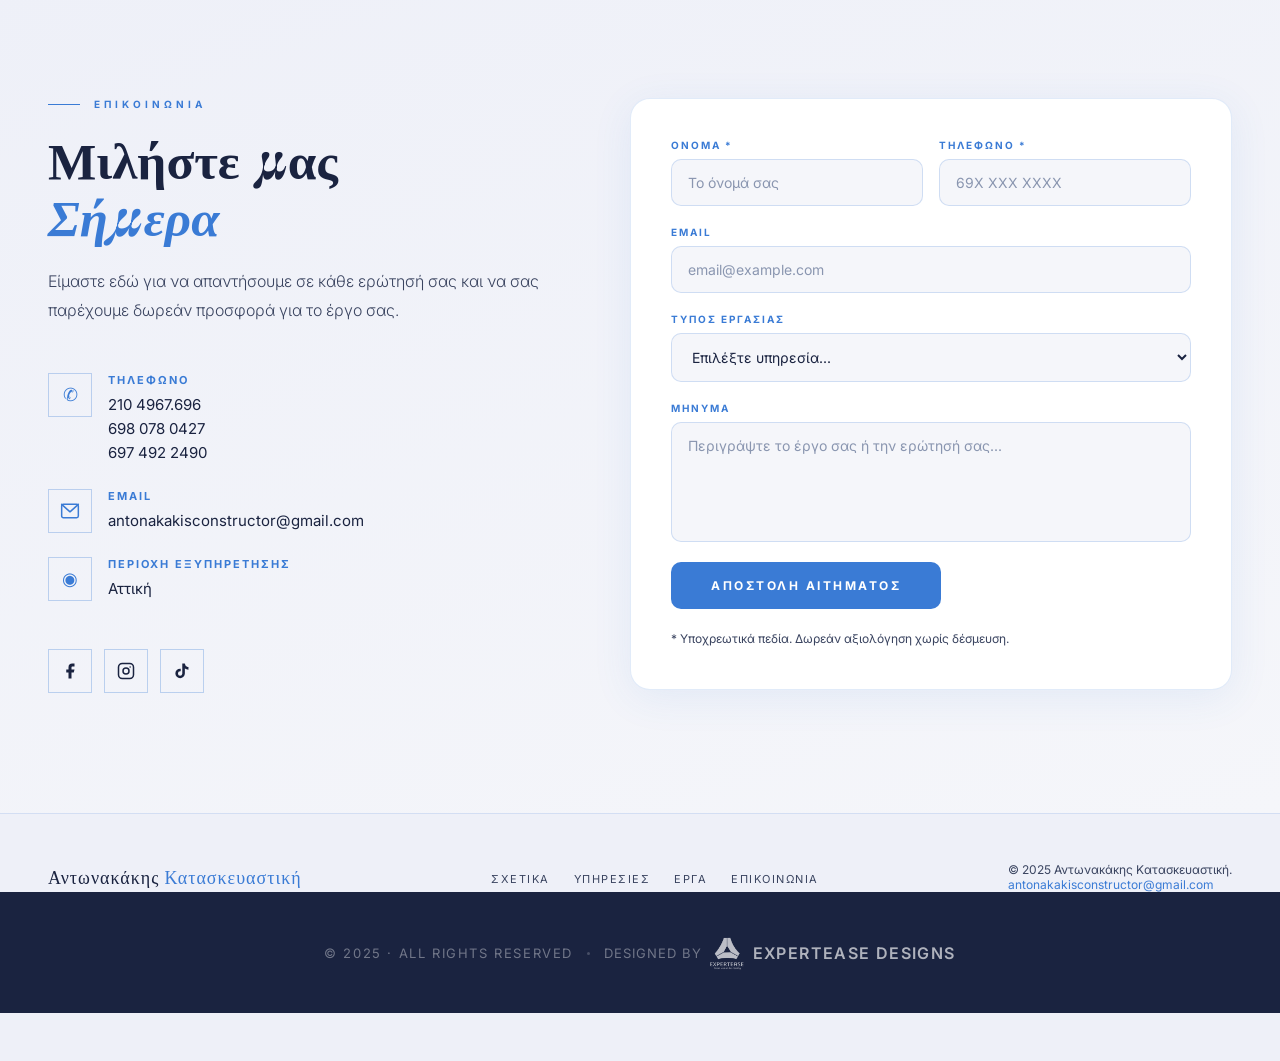
==== commit 7aa79a82: "b" ====
--- a/index.html
+++ b/index.html
@@ -4,7 +4,7 @@
   <meta charset="UTF-8" />
   <meta name="viewport" content="width=device-width, initial-scale=1.0" />
   <title>Αντωνακάκης Κατασκευαστική | Ανακαίνιση &amp; Κατασκευές</title>
-  <meta name="description" content="Ολοκληρωμένες ανακαινίσεις, επισκευές και κατασκευές με εγγύηση. Αντωνακάκης Θεοφάνης – Αττική &amp; Πανελλαδικά." />
+  <meta name="description" content="Ολοκληρωμένες ανακαινίσεις, επισκευές και κατασκευές με εγγύηση. Αντωνακάκης Θεοφάνης – Αττική." />
   <link rel="preconnect" href="https://fonts.googleapis.com" />
   <link rel="preconnect" href="https://fonts.gstatic.com" crossorigin />
   <link href="https://fonts.googleapis.com/css2?family=Playfair+Display:ital,wght@0,400;0,600;0,700;1,400&family=Inter:wght@300;400;500;600&display=swap" rel="stylesheet" />
@@ -63,23 +63,56 @@
   </div>
   <div class="hero-overlay"></div>
   <div class="hero-content">
-    <div class="hero-badge">
-      <div class="hero-badge-line"></div>
-      <span data-el="Αντωνακάκης Κατασκευαστική" data-en="Antonakakis Construction">Αντωνακάκης Κατασκευαστική</span>
-      <div class="hero-badge-line"></div>
-    </div>
+
+    <!-- brand label -->
+    <div class="hero-brand">
+      <div class="hero-brand-line"></div>
+      <span class="hero-brand-name">
+        <span class="hero-brand-first" data-el="Αντωνακάκης" data-en="Antonakakis">Αντωνακάκης</span>
+        <span class="hero-brand-second" data-el="Κατασκευαστική" data-en="Construction">Κατασκευαστική</span>
+      </span>
+      <div class="hero-brand-line"></div>
+    </div>
+
+    <!-- main headline -->
     <h1 class="hero-title">
-      <span data-el="Ανακαινίζουμε" data-en="We Renovate">Ανακαινίζουμε</span><br><em data-el="το Σπίτι σας" data-en="Your Home">το Σπίτι σας</em>
+      <span class="hero-title-line1" data-el="Ανακαινίζουμε" data-en="We Renovate">Ανακαινίζουμε</span>
+      <em class="hero-title-line2" data-el="το Σπίτι σας" data-en="Your Home">το Σπίτι σας</em>
     </h1>
-    <p class="hero-subtitle" data-el="Με Τέχνη, Συνέπεια &amp; Εγγύηση" data-en="With Craft, Reliability &amp; Guarantee">Με Τέχνη, Συνέπεια &amp; Εγγύηση</p>
-    <p class="hero-desc" data-el="Ολοκληρωμένες ανακαινίσεις και κατασκευές σε Αττική και πανελλαδικά. Κάθε έργο παραδίδεται με γραπτή εγγύηση και αυστηρή τήρηση χρονοδιαγράμματος." data-en="Complete renovations and construction across Attica and nationwide. Every project is delivered with a written guarantee and strict adherence to schedule.">
-      Ολοκληρωμένες ανακαινίσεις και κατασκευές σε Αττική και πανελλαδικά.
+
+    <!-- tag line -->
+    <p class="hero-tagline" data-el="Με Τέχνη, Συνέπεια &amp; Εγγύηση" data-en="With Craft, Reliability &amp; Guarantee">
+      Με Τέχνη, Συνέπεια &amp; Εγγύηση
+    </p>
+
+    <!-- short desc -->
+    <p class="hero-desc" data-el="Ολοκληρωμένες ανακαινίσεις και κατασκευές σε Αττική. Κάθε έργο παραδίδεται με γραπτή εγγύηση και αυστηρή τήρηση χρονοδιαγράμματος." data-en="Complete renovations and construction across Attica. Every project is delivered with a written guarantee and strict adherence to schedule.">
+      Ολοκληρωμένες ανακαινίσεις και κατασκευές σε Αττική.
       Κάθε έργο παραδίδεται με γραπτή εγγύηση και αυστηρή τήρηση χρονοδιαγράμματος.
     </p>
+
+    <!-- CTA row -->
     <div class="hero-actions">
       <a href="#projects" class="btn-primary" data-el="Δείτε τα Έργα μας" data-en="View Our Projects">Δείτε τα Έργα μας</a>
       <a href="#contact" class="btn-secondary" data-el="Ζητήστε Προσφορά" data-en="Get a Quote">Ζητήστε Προσφορά</a>
     </div>
+
+    <!-- contact strip -->
+    <div class="hero-contact-strip">
+      <a href="tel:+306980780427" class="hero-contact-item">
+        <svg width="16" height="16" viewBox="0 0 24 24" fill="none" stroke="currentColor" stroke-width="2" stroke-linecap="round" stroke-linejoin="round"><path d="M22 16.92v3a2 2 0 01-2.18 2 19.79 19.79 0 01-8.63-3.07A19.5 19.5 0 013.07 9.8 19.79 19.79 0 01.22 1.18 2 2 0 012.18 0h3a2 2 0 012 1.72c.13 1 .37 1.97.72 2.9a2 2 0 01-.45 2.11L6.09 7.91a16 16 0 006 6l1.18-1.18a2 2 0 012.11-.45c.93.35 1.9.59 2.9.72A2 2 0 0122 14.9v2.02z"/></svg>
+        <span>698 078 0427</span>
+      </a>
+      <span class="hero-contact-sep">·</span>
+      <a href="tel:+306974922490" class="hero-contact-item">
+        <span>697 492 2490</span>
+      </a>
+      <span class="hero-contact-sep">·</span>
+      <a href="tel:+302104967696" class="hero-contact-item">
+        <span>210 4967.696</span>
+      </a>
+    </div>
+
   </div>
   <div class="hero-scroll">
     <span>Scroll</span>
@@ -101,10 +134,6 @@
     <div class="stat-item reveal reveal-delay-2">
       <span class="stat-number">100<small style="font-size:0.5em">%</small></span>
       <span class="stat-label" data-el="Γραπτή Εγγύηση" data-en="Written Guarantee">Γραπτή Εγγύηση</span>
-    </div>
-    <div class="stat-item reveal reveal-delay-3">
-      <span class="stat-number" data-target="24">0</span>
-      <span class="stat-label" data-el="Ώρες Υποστήριξης" data-en="Hour Support">Ώρες Υποστήριξης</span>
     </div>
   </div>
 </div>
@@ -183,8 +212,12 @@
     <div class="services-grid">
       <div class="service-card reveal">
         <span class="service-number">01</span>
-        <div class="service-icon">⌂</div>
-        <h3 class="service-name" data-el="Ανακαίνιση &amp; Αναπαλαίωση" data-en="Renovation &amp; Restoration">Ανακαίνιση &amp; Αναπαλαίωση</h3>
+        <div class="service-card-header">
+          <div class="service-icon">
+            <svg viewBox="0 0 24 24" fill="none" stroke="currentColor" stroke-width="1.5" stroke-linecap="round" stroke-linejoin="round"><path d="M3 9.5L12 3l9 6.5V20a1 1 0 01-1 1H4a1 1 0 01-1-1V9.5z"/><path d="M9 21V12h6v9"/></svg>
+          </div>
+          <h3 class="service-name" data-el="Ανακαίνιση &amp; Αναπαλαίωση" data-en="Renovation &amp; Restoration">Ανακαίνιση &amp; Αναπαλαίωση</h3>
+        </div>
         <p class="service-desc" data-el="Ολοκληρωμένη ανακαίνιση κατοικιών, επαγγελματικών χώρων και κτιρίων." data-en="Complete renovation of residences, commercial spaces and buildings.">Ολοκληρωμένη ανακαίνιση κατοικιών, επαγγελματικών χώρων και κτιρίων.</p>
         <ul class="service-items">
           <li data-el="Μελέτη &amp; Σχεδιασμός" data-en="Study &amp; Design">Μελέτη &amp; Σχεδιασμός</li>
@@ -194,8 +227,12 @@
       </div>
       <div class="service-card reveal reveal-delay-1">
         <span class="service-number">02</span>
-        <div class="service-icon">⚡</div>
-        <h3 class="service-name" data-el="Ηλεκτρολογικά &amp; Υδραυλικά" data-en="Electrical &amp; Plumbing">Ηλεκτρολογικά &amp; Υδραυλικά</h3>
+        <div class="service-card-header">
+          <div class="service-icon">
+            <svg viewBox="0 0 24 24" fill="none" stroke="currentColor" stroke-width="1.5" stroke-linecap="round" stroke-linejoin="round"><path d="M12 2v7l3 3-7 10V15l-3-3 7-10z"/></svg>
+          </div>
+          <h3 class="service-name" data-el="Ηλεκτρολογικά &amp; Υδραυλικά" data-en="Electrical &amp; Plumbing">Ηλεκτρολογικά &amp; Υδραυλικά</h3>
+        </div>
         <p class="service-desc" data-el="Πλήρεις ηλεκτρολογικές και υδραυλικές εγκαταστάσεις και αναβαθμίσεις." data-en="Complete electrical and plumbing installations and upgrades.">Πλήρεις ηλεκτρολογικές και υδραυλικές εγκαταστάσεις και αναβαθμίσεις.</p>
         <ul class="service-items">
           <li data-el="Ηλεκτρολογικές Εγκαταστάσεις" data-en="Electrical Installations">Ηλεκτρολογικές Εγκαταστάσεις</li>
@@ -205,8 +242,12 @@
       </div>
       <div class="service-card reveal reveal-delay-2">
         <span class="service-number">03</span>
-        <div class="service-icon">◧</div>
-        <h3 class="service-name" data-el="Δάπεδα &amp; Επενδύσεις" data-en="Floors &amp; Cladding">Δάπεδα &amp; Επενδύσεις</h3>
+        <div class="service-card-header">
+          <div class="service-icon">
+            <svg viewBox="0 0 24 24" fill="none" stroke="currentColor" stroke-width="1.5" stroke-linecap="round" stroke-linejoin="round"><rect x="3" y="3" width="8" height="8" rx="1"/><rect x="13" y="3" width="8" height="8" rx="1"/><rect x="3" y="13" width="8" height="8" rx="1"/><rect x="13" y="13" width="8" height="8" rx="1"/></svg>
+          </div>
+          <h3 class="service-name" data-el="Δάπεδα &amp; Επενδύσεις" data-en="Floors &amp; Cladding">Δάπεδα &amp; Επενδύσεις</h3>
+        </div>
         <p class="service-desc" data-el="Τοποθέτηση και γυάλισμα δαπέδων, επενδύσεις δαπέδων και τοίχων." data-en="Floor laying and polishing, floor and wall cladding.">Τοποθέτηση και γυάλισμα δαπέδων, επενδύσεις δαπέδων και τοίχων.</p>
         <ul class="service-items">
           <li data-el="Βιομηχανικά Δάπεδα" data-en="Industrial Floors">Βιομηχανικά Δάπεδα</li>
@@ -216,8 +257,12 @@
       </div>
       <div class="service-card reveal">
         <span class="service-number">04</span>
-        <div class="service-icon">🪟</div>
-        <h3 class="service-name" data-el="Αλουμίνια &amp; Πόρτες Ασφαλείας" data-en="Aluminium &amp; Security Doors">Αλουμίνια &amp; Πόρτες Ασφαλείας</h3>
+        <div class="service-card-header">
+          <div class="service-icon">
+            <svg viewBox="0 0 24 24" fill="none" stroke="currentColor" stroke-width="1.5" stroke-linecap="round" stroke-linejoin="round"><rect x="2" y="3" width="20" height="18" rx="1"/><line x1="12" y1="3" x2="12" y2="21"/><line x1="2" y1="12" x2="22" y2="12"/><circle cx="9" cy="12" r="1" fill="currentColor" stroke="none"/></svg>
+          </div>
+          <h3 class="service-name" data-el="Αλουμίνια &amp; Πόρτες Ασφαλείας" data-en="Aluminium &amp; Security Doors">Αλουμίνια &amp; Πόρτες Ασφαλείας</h3>
+        </div>
         <p class="service-desc" data-el="Κατασκευή και τοποθέτηση κουφωμάτων, σιδηροκατασκευών και πορτών ασφαλείας." data-en="Manufacture and installation of frames, metalwork and security doors.">Κατασκευή και τοποθέτηση κουφωμάτων, σιδηροκατασκευών και πορτών ασφαλείας.</p>
         <ul class="service-items">
           <li data-el="Πόρτες Ασφαλείας" data-en="Security Doors">Πόρτες Ασφαλείας</li>
@@ -227,8 +272,12 @@
       </div>
       <div class="service-card reveal reveal-delay-1">
         <span class="service-number">05</span>
-        <div class="service-icon">☀</div>
-        <h3 class="service-name" data-el="Ενεργειακή Αναβάθμιση" data-en="Energy Upgrades">Ενεργειακή Αναβάθμιση</h3>
+        <div class="service-card-header">
+          <div class="service-icon">
+            <svg viewBox="0 0 24 24" fill="none" stroke="currentColor" stroke-width="1.5" stroke-linecap="round" stroke-linejoin="round"><circle cx="12" cy="12" r="4"/><line x1="12" y1="2" x2="12" y2="5"/><line x1="12" y1="19" x2="12" y2="22"/><line x1="4.22" y1="4.22" x2="6.34" y2="6.34"/><line x1="17.66" y1="17.66" x2="19.78" y2="19.78"/><line x1="2" y1="12" x2="5" y2="12"/><line x1="19" y1="12" x2="22" y2="12"/><line x1="4.22" y1="19.78" x2="6.34" y2="17.66"/><line x1="17.66" y1="6.34" x2="19.78" y2="4.22"/></svg>
+          </div>
+          <h3 class="service-name" data-el="Ενεργειακή Αναβάθμιση" data-en="Energy Upgrades">Ενεργειακή Αναβάθμιση</h3>
+        </div>
         <p class="service-desc" data-el="Θερμομόνωση, υγρομόνωση, ηλιακοί θερμοσίφωνες και θερμοπρόσοψη κτιρίων." data-en="Thermal insulation, waterproofing, solar heaters and building facade insulation.">Θερμομόνωση, υγρομόνωση, ηλιακοί θερμοσίφωνες και θερμοπρόσοψη κτιρίων.</p>
         <ul class="service-items">
           <li data-el="Θερμομόνωση &amp; Υγρομόνωση" data-en="Thermal &amp; Waterproofing">Θερμομόνωση &amp; Υγρομόνωση</li>
@@ -238,8 +287,12 @@
       </div>
       <div class="service-card reveal reveal-delay-2">
         <span class="service-number">06</span>
-        <div class="service-icon">◻</div>
-        <h3 class="service-name" data-el="Γυψοσανίδες &amp; Ντουλάπες" data-en="Drywalls &amp; Wardrobes">Γυψοσανίδες &amp; Ντουλάπες</h3>
+        <div class="service-card-header">
+          <div class="service-icon">
+            <svg viewBox="0 0 24 24" fill="none" stroke="currentColor" stroke-width="1.5" stroke-linecap="round" stroke-linejoin="round"><rect x="2" y="3" width="20" height="18" rx="1"/><line x1="8" y1="3" x2="8" y2="21"/><line x1="2" y1="9" x2="8" y2="9"/><line x1="2" y1="15" x2="8" y2="15"/><circle cx="5" cy="12" r="0.8" fill="currentColor" stroke="none"/></svg>
+          </div>
+          <h3 class="service-name" data-el="Γυψοσανίδες &amp; Ντουλάπες" data-en="Drywalls &amp; Wardrobes">Γυψοσανίδες &amp; Ντουλάπες</h3>
+        </div>
         <p class="service-desc" data-el="Ψευδοροφές, γυψοσανίδες, κουζίνες, ντουλάπες και πλήρης εξοπλισμός." data-en="False ceilings, drywalls, kitchens, wardrobes and full fit-out.">Ψευδοροφές, γυψοσανίδες, κουζίνες, ντουλάπες και πλήρης εξοπλισμός.</p>
         <ul class="service-items">
           <li data-el="Γυψοσανίδες &amp; Γυψίνα" data-en="Drywalls &amp; Plasterwork">Γυψοσανίδες &amp; Γυψίνα</li>
@@ -375,7 +428,7 @@
             <div class="contact-detail-icon">◉</div>
             <div class="contact-detail-text">
               <strong data-el="Περιοχή Εξυπηρέτησης" data-en="Service Area">Περιοχή Εξυπηρέτησης</strong>
-              <span data-el="Αττική &amp; Πανελλαδικά" data-en="Attica &amp; Nationwide">Αττική &amp; Πανελλαδικά</span>
+              <span data-el="Αττική" data-en="Attica">Αττική</span>
             </div>
           </div>
         </div>
--- a/style.css
+++ b/style.css
@@ -63,7 +63,7 @@
   text-decoration: none;
 }
 .nav-logo-img {
-  height: 44px;
+  height: 66px;
   width: auto;
   object-fit: contain;
   display: block;
@@ -200,68 +200,154 @@
   position: relative;
   z-index: 2;
   text-align: center;
-  max-width: 900px;
+  max-width: 860px;
   padding: 0 32px;
-}
-.hero-badge {
-  display: inline-flex;
+  display: flex;
+  flex-direction: column;
+  align-items: center;
+}
+
+/* ── brand label ── */
+.hero-brand {
+  display: flex;
   align-items: center;
   gap: 20px;
-  margin-bottom: 48px;
+  margin-top: 2cm;
+  margin-bottom: 32px;
   opacity: 0;
   animation: heroSlideDown 0.9s cubic-bezier(0.22,1,0.36,1) 0.2s forwards;
 }
-.hero-badge-line {
-  width: 80px; height: 2px;
-  background: var(--gold);
-}
-.hero-badge span {
-  font-size: 42px;
-  font-weight: 700;
-  letter-spacing: 6px;
-  text-transform: uppercase;
+.hero-brand-line {
+  flex: 1;
+  height: 1px;
+  background: rgba(255,255,255,0.35);
+  min-width: 40px;
+  max-width: 80px;
+}
+.hero-brand-name {
+  display: flex;
+  align-items: baseline;
+  gap: 10px;
+  white-space: nowrap;
+}
+.hero-brand-first {
+  font-family: 'Playfair Display', serif;
+  font-size: clamp(13px, 2vw, 18px);
+  font-weight: 600;
+  letter-spacing: 5px;
+  text-transform: uppercase;
+  color: rgba(255,255,255,0.88);
+}
+.hero-brand-second {
+  font-family: 'Playfair Display', serif;
+  font-size: clamp(13px, 2vw, 18px);
+  font-weight: 600;
+  letter-spacing: 5px;
+  text-transform: uppercase;
+  color: #e8a0a0;
+}
+
+/* ── headline ── */
+.hero-title {
+  font-family: 'Playfair Display', serif;
+  font-size: clamp(31px, 5.4vw, 66px);
+  font-weight: 700;
+  line-height: 1.0;
+  margin-bottom: 0;
+  display: flex;
+  flex-direction: column;
+  align-items: center;
+  opacity: 0;
+  animation: heroScaleUp 1s cubic-bezier(0.22,1,0.36,1) 0.45s forwards;
+}
+.hero-title-line1 {
   color: var(--white);
-  font-family: 'Playfair Display', serif;
-}
-.hero-title {
-  font-family: 'Playfair Display', serif;
-  font-size: clamp(44px, 7vw, 88px);
-  font-weight: 700;
-  line-height: 1.05;
-  margin-bottom: 12px;
-  opacity: 0;
-  animation: heroScaleUp 1s cubic-bezier(0.22,1,0.36,1) 0.55s forwards;
-}
-.hero-title em {
+  display: block;
+}
+.hero-title-line2 {
   font-style: italic;
   color: var(--gold-light);
-}
-.hero-subtitle {
-  font-family: 'Playfair Display', serif;
-  font-size: clamp(18px, 3vw, 28px);
+  display: block;
+}
+
+/* ── divider ── */
+.hero-title::after {
+  content: '';
+  display: block;
+  width: 60px;
+  height: 2px;
+  background: var(--gold);
+  margin: 24px auto 0;
+}
+
+/* ── tag line ── */
+.hero-tagline {
+  font-family: 'Playfair Display', serif;
+  font-size: clamp(14px, 2vw, 20px);
   font-weight: 400;
-  color: rgba(255,255,255,0.92);
-  margin-bottom: 40px;
+  letter-spacing: 3px;
+  text-transform: uppercase;
+  color: rgba(255,255,255,0.75);
+  margin: 20px 0 28px;
   opacity: 0;
-  animation: heroFadeUp 0.9s cubic-bezier(0.22,1,0.36,1) 0.85s forwards;
-}
+  animation: heroFadeUp 0.9s cubic-bezier(0.22,1,0.36,1) 0.75s forwards;
+}
+
+/* ── description ── */
 .hero-desc {
-  font-size: 15px;
+  font-size: 14px;
   font-weight: 300;
-  color: rgba(255,255,255,0.82);
-  line-height: 1.8;
-  max-width: 560px;
-  margin: 0 auto 48px;
+  color: rgba(255,255,255,0.65);
+  line-height: 1.85;
+  max-width: 480px;
+  margin: 0 0 36px;
   opacity: 0;
-  animation: heroFadeUp 0.9s cubic-bezier(0.22,1,0.36,1) 1.05s forwards;
-}
+  animation: heroFadeUp 0.9s cubic-bezier(0.22,1,0.36,1) 0.95s forwards;
+}
+
+/* ── CTA buttons ── */
 .hero-actions {
   display: flex;
-  gap: 20px;
+  gap: 16px;
   justify-content: center;
   flex-wrap: wrap;
+  margin-bottom: 36px;
   opacity: 0;
-  animation: heroFadeUp 0.9s cubic-bezier(0.22,1,0.36,1) 1.25s forwards;
+  animation: heroFadeUp 0.9s cubic-bezier(0.22,1,0.36,1) 1.15s forwards;
+}
+
+/* ── contact strip ── */
+.hero-contact-strip {
+  display: flex;
+  align-items: center;
+  gap: 14px;
+  flex-wrap: wrap;
+  justify-content: center;
+  opacity: 0;
+  animation: heroFadeUp 0.9s cubic-bezier(0.22,1,0.36,1) 1.4s forwards;
+  background: rgba(255,255,255,0.07);
+  border: 1px solid rgba(255,255,255,0.14);
+  border-radius: 40px;
+  padding: 12px 28px;
+  backdrop-filter: blur(6px);
+}
+.hero-contact-item {
+  display: flex;
+  align-items: center;
+  gap: 7px;
+  color: rgba(255,255,255,0.88);
+  text-decoration: none;
+  font-size: 13px;
+  font-weight: 500;
+  letter-spacing: 0.5px;
+  transition: color 0.2s;
+}
+.hero-contact-item:hover { color: var(--white); }
+.hero-contact-item svg { opacity: 0.7; flex-shrink: 0; }
+.hero-contact-sep {
+  color: rgba(255,255,255,0.25);
+  font-size: 16px;
+  line-height: 1;
 }
 .btn-primary {
   background: var(--gold);
@@ -538,24 +624,37 @@
   transition: color 0.3s;
   display: block;
 }
+.service-card-header {
+  display: flex;
+  align-items: center;
+  gap: 16px;
+  margin-bottom: 16px;
+}
 .service-icon {
   width: 48px; height: 48px;
-  margin-bottom: 20px;
+  flex-shrink: 0;
   display: flex; align-items: center; justify-content: center;
-  border: 1px solid rgba(58,123,213,0.2);
+  border-radius: 12px;
+  background: linear-gradient(135deg, rgba(58,123,213,0.08) 0%, rgba(58,123,213,0.04) 100%);
+  border: 1px solid rgba(58,123,213,0.15);
   color: var(--gold);
-  font-size: 22px;
-  transition: border-color 0.3s, background 0.3s;
+  transition: border-color 0.3s, background 0.3s, transform 0.3s, box-shadow 0.3s;
+}
+.service-icon svg {
+  width: 24px; height: 24px;
+  stroke: var(--gold);
 }
 .service-card:hover .service-icon {
   border-color: var(--gold);
-  background: rgba(58,123,213,0.05);
+  background: linear-gradient(135deg, rgba(58,123,213,0.15) 0%, rgba(58,123,213,0.06) 100%);
+  transform: translateY(-2px);
+  box-shadow: 0 6px 20px rgba(58,123,213,0.15);
 }
 .service-name {
   font-family: 'Playfair Display', serif;
-  font-size: 20px;
+  font-size: 18px;
   font-weight: 600;
-  margin-bottom: 12px;
+  margin-bottom: 0;
   line-height: 1.3;
 }
 .service-desc {
@@ -1121,6 +1220,9 @@
 }
 
 @media (max-width: 768px) {
+  .hero-contact-strip { gap: 10px; padding: 10px 18px; }
+  .hero-contact-sep { display: none; }
+  .hero-contact-item { font-size: 12px; }
   nav { padding: 0 24px; }
   .nav-links, .nav-cta { display: none; }
   .nav-right { gap: 10px; }
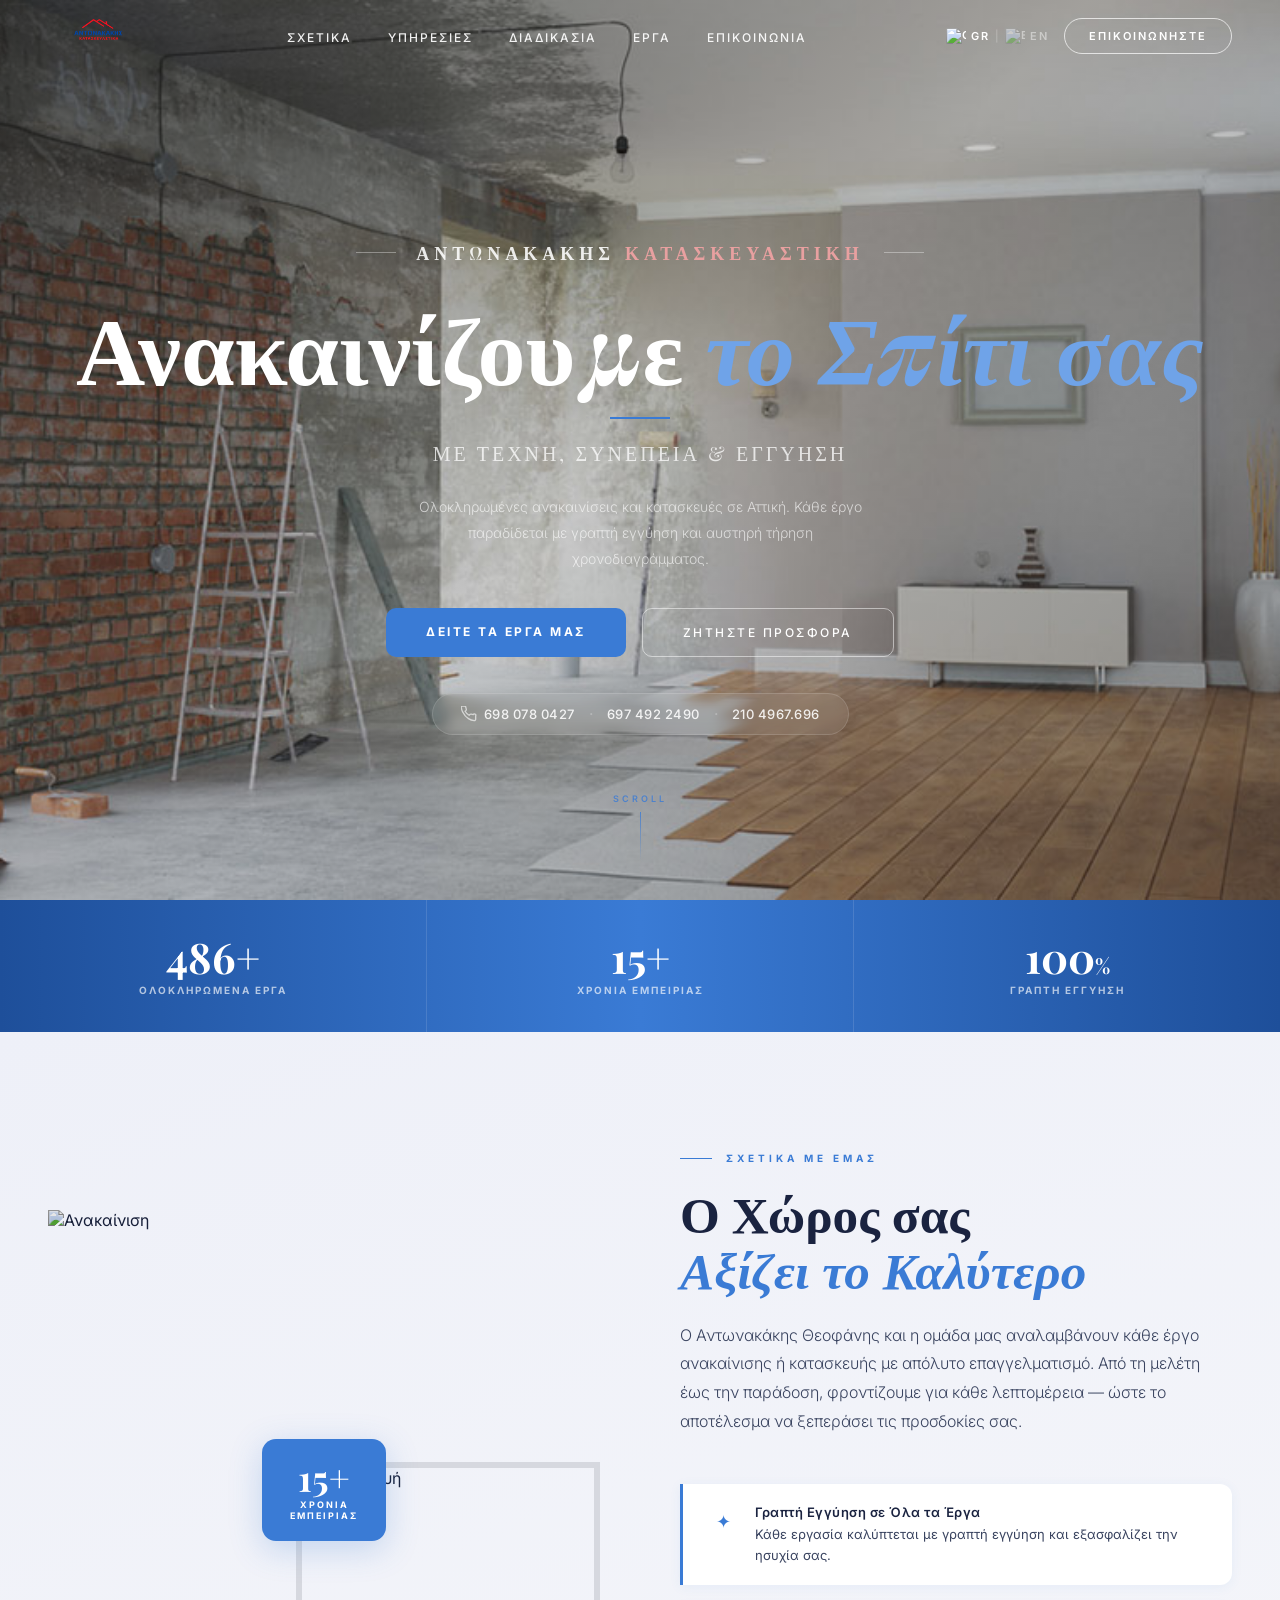
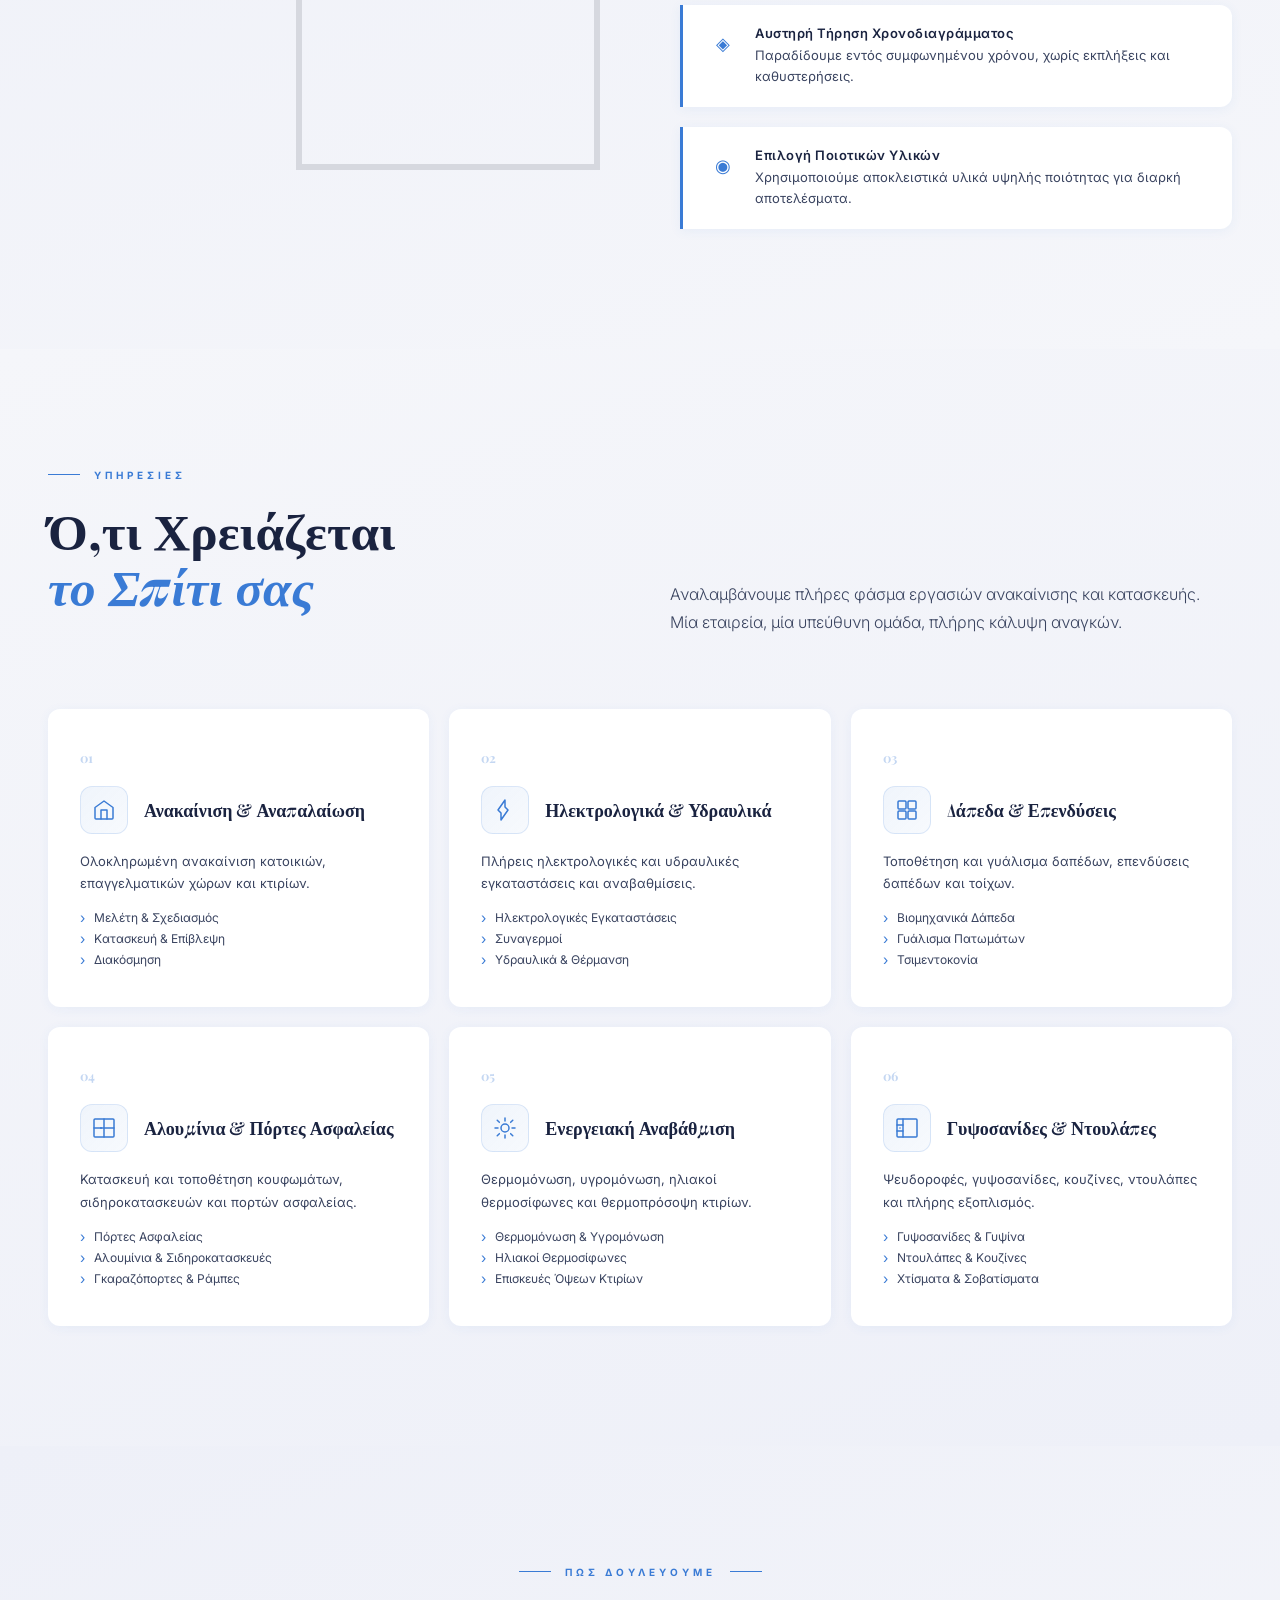
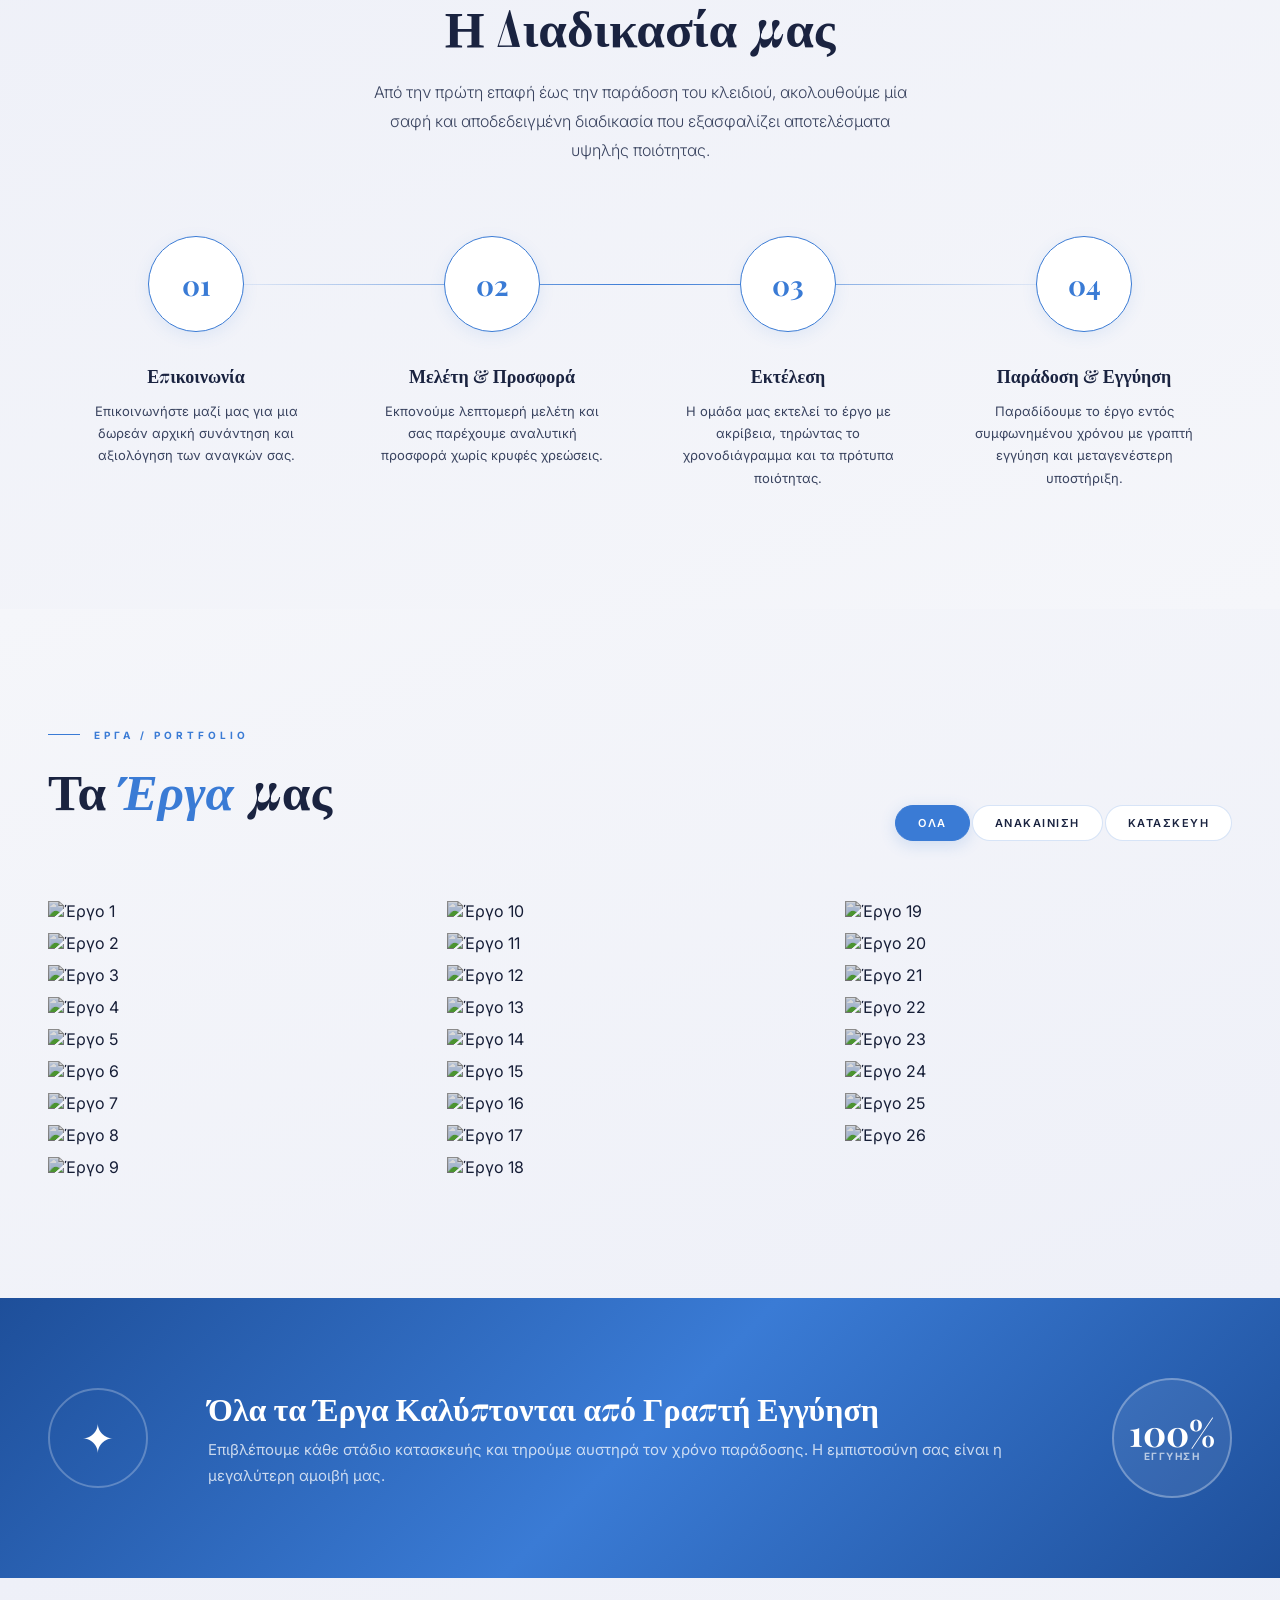
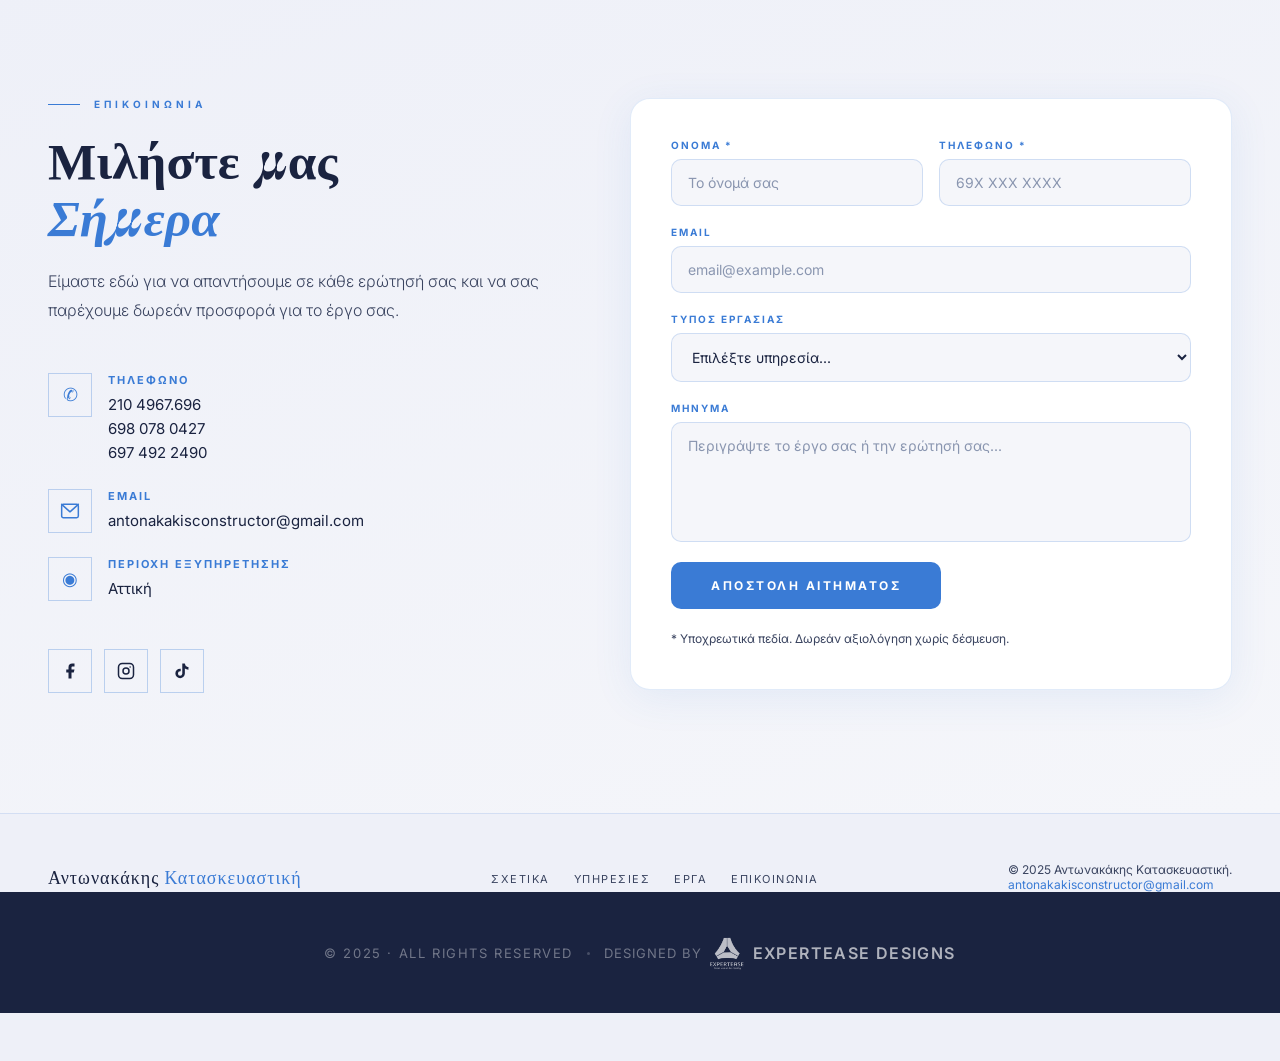
==== commit ac7b1806: "zdcdsa" ====
--- a/index.html
+++ b/index.html
@@ -60,6 +60,12 @@
 <section class="hero" id="home">
   <div class="hero-slides" id="hero-slides">
     <div class="hero-slide active" style="background-image:url('main_page.jpg')"></div>
+    <div class="hero-slide" style="background-image:url('main_page_2.jpg')"></div>
+    <div class="hero-slide" style="background-image:url('main_page_3.jpg')"></div>
+    <div class="hero-slide" style="background-image:url('main_page_4.jpg')"></div>
+    <div class="hero-slide" style="background-image:url('main_page_5.jpg')"></div>
+    <div class="hero-slide" style="background-image:url('main_page_6.jpg')"></div>
+    <div class="hero-slide" style="background-image:url('main_page_7.jpg')"></div>
   </div>
   <div class="hero-overlay"></div>
   <div class="hero-content">
@@ -76,8 +82,7 @@
 
     <!-- main headline -->
     <h1 class="hero-title">
-      <span class="hero-title-line1" data-el="Ανακαινίζουμε" data-en="We Renovate">Ανακαινίζουμε</span>
-      <em class="hero-title-line2" data-el="το Σπίτι σας" data-en="Your Home">το Σπίτι σας</em>
+      <span class="hero-title-line1" data-el="Ανακαινίζουμε " data-en="We Renovate ">Ανακαινίζουμε </span><em class="hero-title-line2" data-el="το Σπίτι σας" data-en="Your Home">το Σπίτι σας</em>
     </h1>
 
     <!-- tag line -->
--- a/style.css
+++ b/style.css
@@ -191,17 +191,18 @@
   inset: 0;
   background: linear-gradient(
     135deg,
-    rgba(44,44,44,0.80) 0%,
-    rgba(44,44,44,0.45) 50%,
-    rgba(44,44,44,0.65) 100%
+    rgba(20,20,20,0.62) 0%,
+    rgba(20,20,20,0.22) 50%,
+    rgba(20,20,20,0.45) 100%
   );
 }
 .hero-content {
   position: relative;
   z-index: 2;
   text-align: center;
-  max-width: 860px;
-  padding: 0 32px;
+  max-width: 1100px;
+  width: 100%;
+  padding: 0 48px;
   display: flex;
   flex-direction: column;
   align-items: center;
@@ -250,24 +251,23 @@
 /* ── headline ── */
 .hero-title {
   font-family: 'Playfair Display', serif;
-  font-size: clamp(31px, 5.4vw, 66px);
+  font-size: clamp(42px, 7.5vw, 96px);
   font-weight: 700;
   line-height: 1.0;
   margin-bottom: 0;
-  display: flex;
-  flex-direction: column;
-  align-items: center;
+  display: block;
+  white-space: nowrap;
   opacity: 0;
   animation: heroScaleUp 1s cubic-bezier(0.22,1,0.36,1) 0.45s forwards;
 }
 .hero-title-line1 {
   color: var(--white);
-  display: block;
+  display: inline;
 }
 .hero-title-line2 {
   font-style: italic;
   color: var(--gold-light);
-  display: block;
+  display: inline;
 }
 
 /* ── divider ── */
@@ -1211,35 +1211,125 @@
 }
 .drawer-overlay.open { display: block; }
 
-/* ── RESPONSIVE ── */
+/* ══ RESPONSIVE ══════════════════════════════════════════════ */
+
+/* ── tablet ── */
 @media (max-width: 1024px) {
   .services-grid { grid-template-columns: repeat(2, 1fr); }
   .process-steps { grid-template-columns: repeat(2, 1fr); gap: 48px; }
   .process-steps::before { display: none; }
   .gallery-masonry { columns: 2; }
-}
-
+  .about-grid { gap: 48px; }
+  .contact-grid { gap: 48px; }
+}
+
+/* ── mobile ── */
 @media (max-width: 768px) {
-  .hero-contact-strip { gap: 10px; padding: 10px 18px; }
+
+  /* nav */
+  nav { padding: 0 20px; height: 64px; }
+  .nav-links, .nav-cta { display: none; }
+  .nav-right { gap: 8px; }
+  .lang-toggle { order: -1; }
+  .lang-opt { font-size: 10px; }
+  .hamburger { display: flex; }
+  .nav-logo-img { height: 48px; }
+
+  /* hero */
+  .hero { min-height: 100svh; }
+  .hero-content { padding: 0 20px; }
+  .hero-brand {
+    margin-top: 1cm;
+    gap: 12px;
+  }
+  .hero-brand-line { min-width: 20px; max-width: 40px; }
+  .hero-brand-first,
+  .hero-brand-second { font-size: 11px; letter-spacing: 3px; }
+  .hero-title { font-size: clamp(36px, 10vw, 56px); }
+  .hero-title::after { margin-top: 16px; width: 40px; }
+  .hero-tagline { font-size: 12px; letter-spacing: 2px; margin: 14px 0 18px; }
+  .hero-desc { font-size: 13px; margin-bottom: 24px; }
+  .hero-actions { gap: 12px; margin-bottom: 24px; }
+  .btn-primary, .btn-secondary { padding: 13px 28px; font-size: 11px; }
+  .hero-contact-strip {
+    gap: 8px;
+    padding: 10px 16px;
+    flex-direction: column;
+    align-items: center;
+    border-radius: 16px;
+  }
   .hero-contact-sep { display: none; }
-  .hero-contact-item { font-size: 12px; }
-  nav { padding: 0 24px; }
-  .nav-links, .nav-cta { display: none; }
-  .nav-right { gap: 10px; }
-  .lang-toggle { order: -1; }
-  .hamburger { display: flex; }
-  .container { padding: 0 24px; }
-  section { padding: 80px 0; }
-  .about-grid, .contact-grid { grid-template-columns: 1fr; gap: 48px; }
-  .about-image-stack { height: 360px; }
-  .services-header, .gallery-header { grid-template-columns: 1fr; gap: 24px; }
+  .hero-contact-item { font-size: 13px; }
+
+  /* general */
+  .container { padding: 0 20px; }
+  section { padding: 64px 0; }
+
+  /* stats */
+  .stats-inner { flex-wrap: wrap; }
+  .stat-item {
+    flex: 0 0 50%;
+    border-bottom: 1px solid rgba(255,255,255,0.12);
+  }
+  .stat-number { font-size: 32px; }
+
+  /* about */
+  .about-grid { grid-template-columns: 1fr; gap: 40px; }
+  .about-image-stack { height: 280px; }
+  .about-img-accent { border-width: 4px; }
+  .about-promises { gap: 14px; }
+
+  /* services */
+  .services-header { grid-template-columns: 1fr; gap: 16px; }
+  .services-grid { grid-template-columns: 1fr; gap: 12px; }
+  .service-card { padding: 28px 20px; }
+  .service-card-header { gap: 12px; }
+  .service-icon { width: 42px; height: 42px; border-radius: 10px; }
+  .service-icon svg { width: 20px; height: 20px; }
+  .service-name { font-size: 16px; }
+  .service-desc { font-size: 13px; }
+  .service-items li { font-size: 12px; }
+
+  /* process */
+  .process-steps { grid-template-columns: 1fr; gap: 36px; }
+  .step-circle { width: 72px; height: 72px; margin-bottom: 20px; }
+  .step-num { font-size: 22px; }
+  .step-title { font-size: 16px; }
+  .step-desc { font-size: 13px; }
+
+  /* gallery */
+  .gallery-header { grid-template-columns: 1fr; gap: 16px; }
+  .gallery-filter { flex-wrap: wrap; justify-content: flex-start; gap: 8px; }
+  .gallery-masonry { columns: 1; }
+
+  /* guarantee */
+  .guarantee { padding: 48px 0; }
+  .guarantee-inner { flex-direction: column; gap: 24px; text-align: center; padding: 0 20px; }
+  .guarantee-badge { margin-left: 0; }
+  .guarantee-text h2 { font-size: 22px; }
+
+  /* contact */
+  .contact-grid { grid-template-columns: 1fr; gap: 36px; }
+  .contact-form-wrap { padding: 24px 18px; border-radius: 14px; }
+  .form-row { grid-template-columns: 1fr; }
+  .form-submit { width: 100%; text-align: center; }
+
+  /* footer */
+  .footer-inner { flex-direction: column; align-items: center; text-align: center; gap: 20px; }
+  .footer-links { flex-wrap: wrap; justify-content: center; gap: 16px; }
+
+  /* lightbox */
+  .lightbox-prev { left: 8px; }
+  .lightbox-next { right: 8px; }
+  .lightbox-arrow { width: 40px; height: 40px; font-size: 18px; }
+}
+
+/* ── small phones ── */
+@media (max-width: 400px) {
+  .hero-title { font-size: 32px; }
+  .stat-item { flex: 0 0 100%; }
   .services-grid { grid-template-columns: 1fr; }
-  .process-steps { grid-template-columns: 1fr; }
-  .stats-inner { flex-wrap: wrap; }
-  .stat-item { min-width: 50%; border-bottom: 1px solid rgba(255,255,255,0.12); }
-  .guarantee-inner { flex-direction: column; gap: 32px; text-align: center; }
-  .guarantee-badge { margin-left: 0; }
-  .form-row { grid-template-columns: 1fr; }
-  .gallery-masonry { columns: 1; }
-  .footer-inner { flex-direction: column; text-align: center; }
-}
+  .hero-brand-first,
+  .hero-brand-second { font-size: 10px; letter-spacing: 2px; }
+  .hero-contact-strip { padding: 8px 12px; }
+}
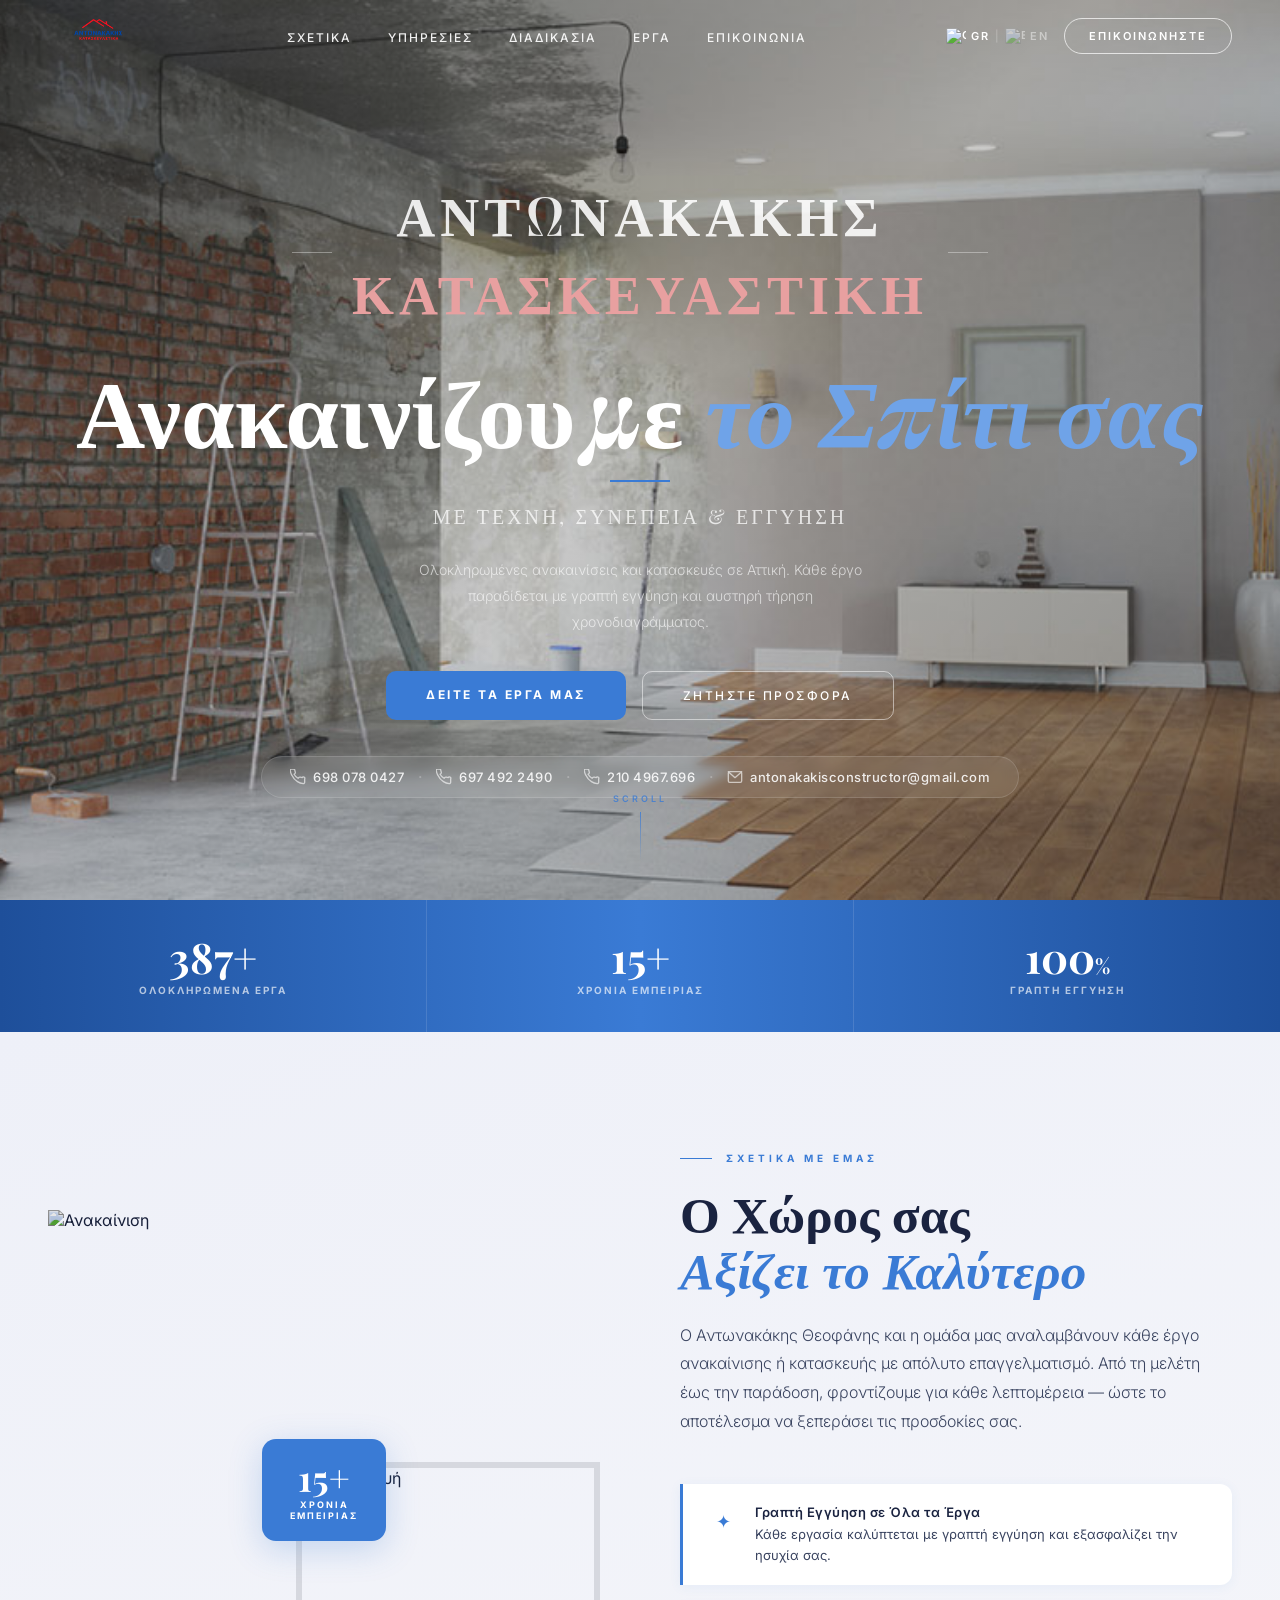
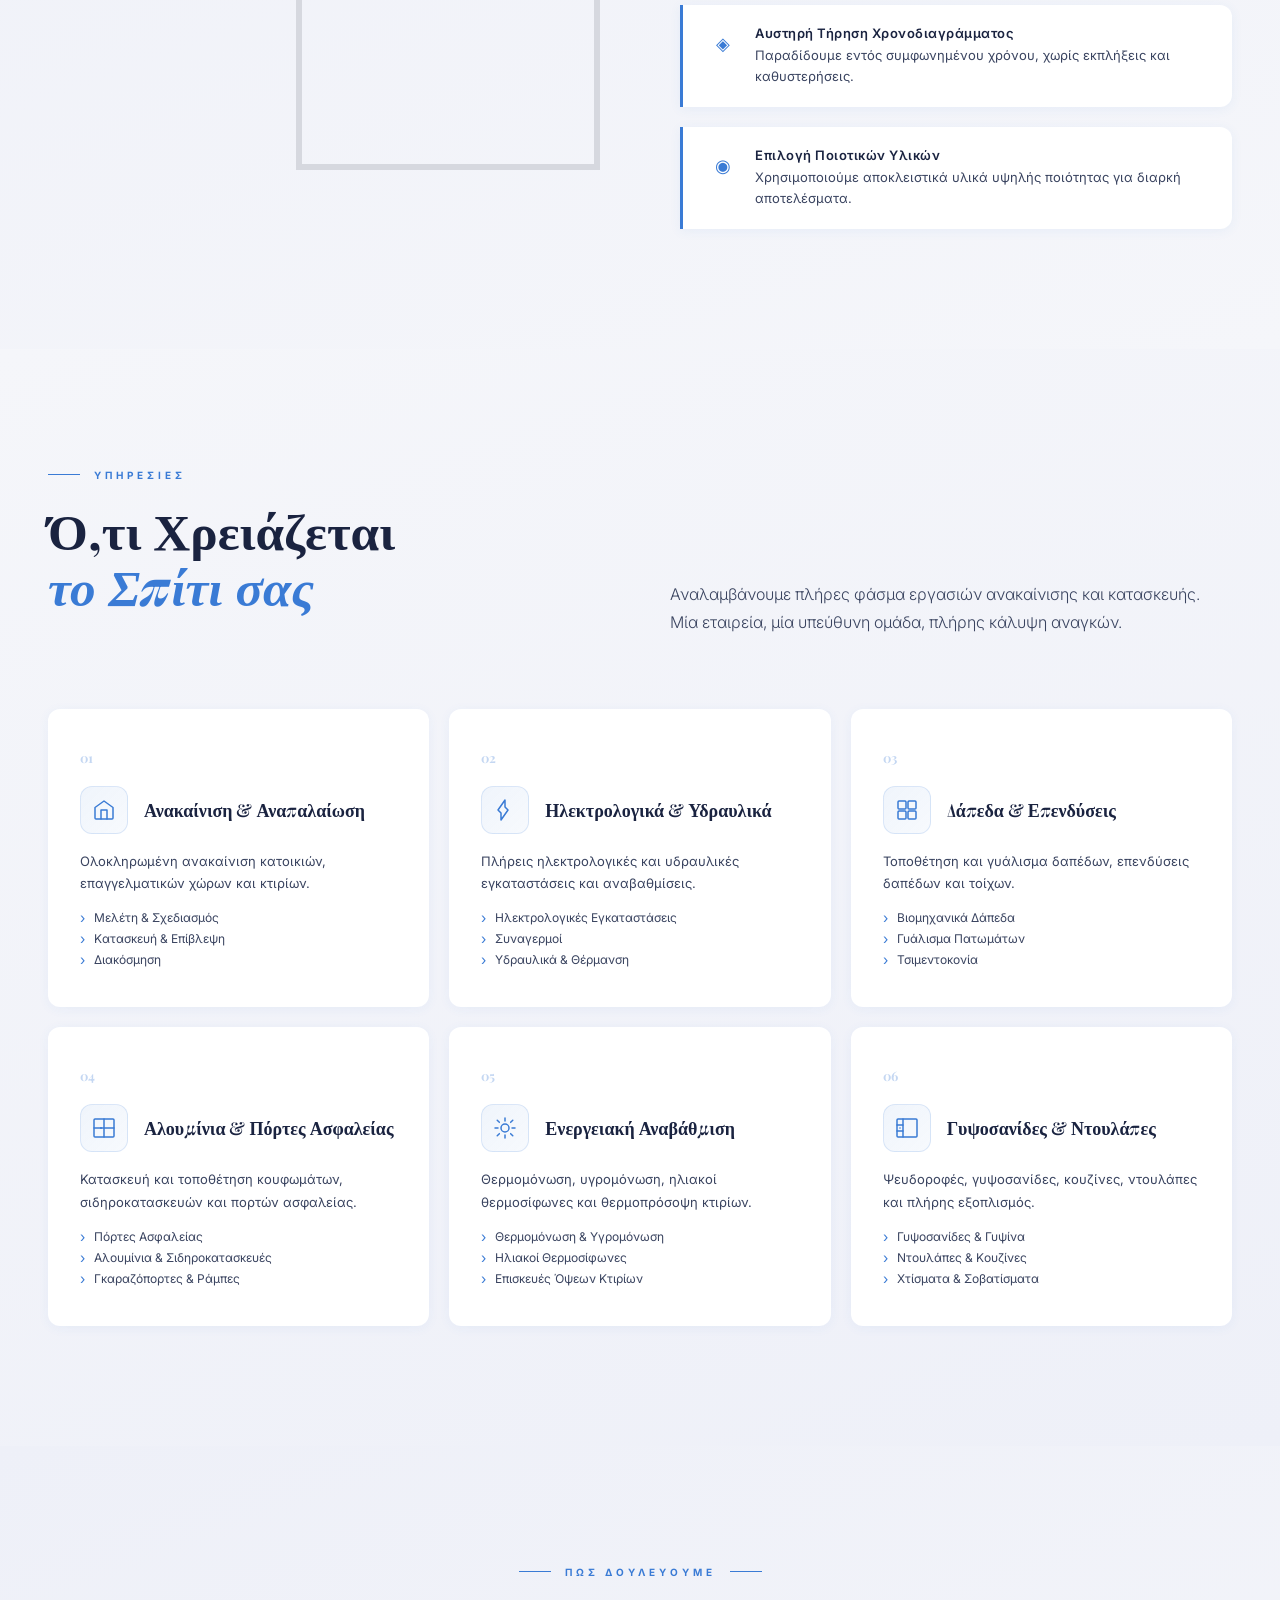
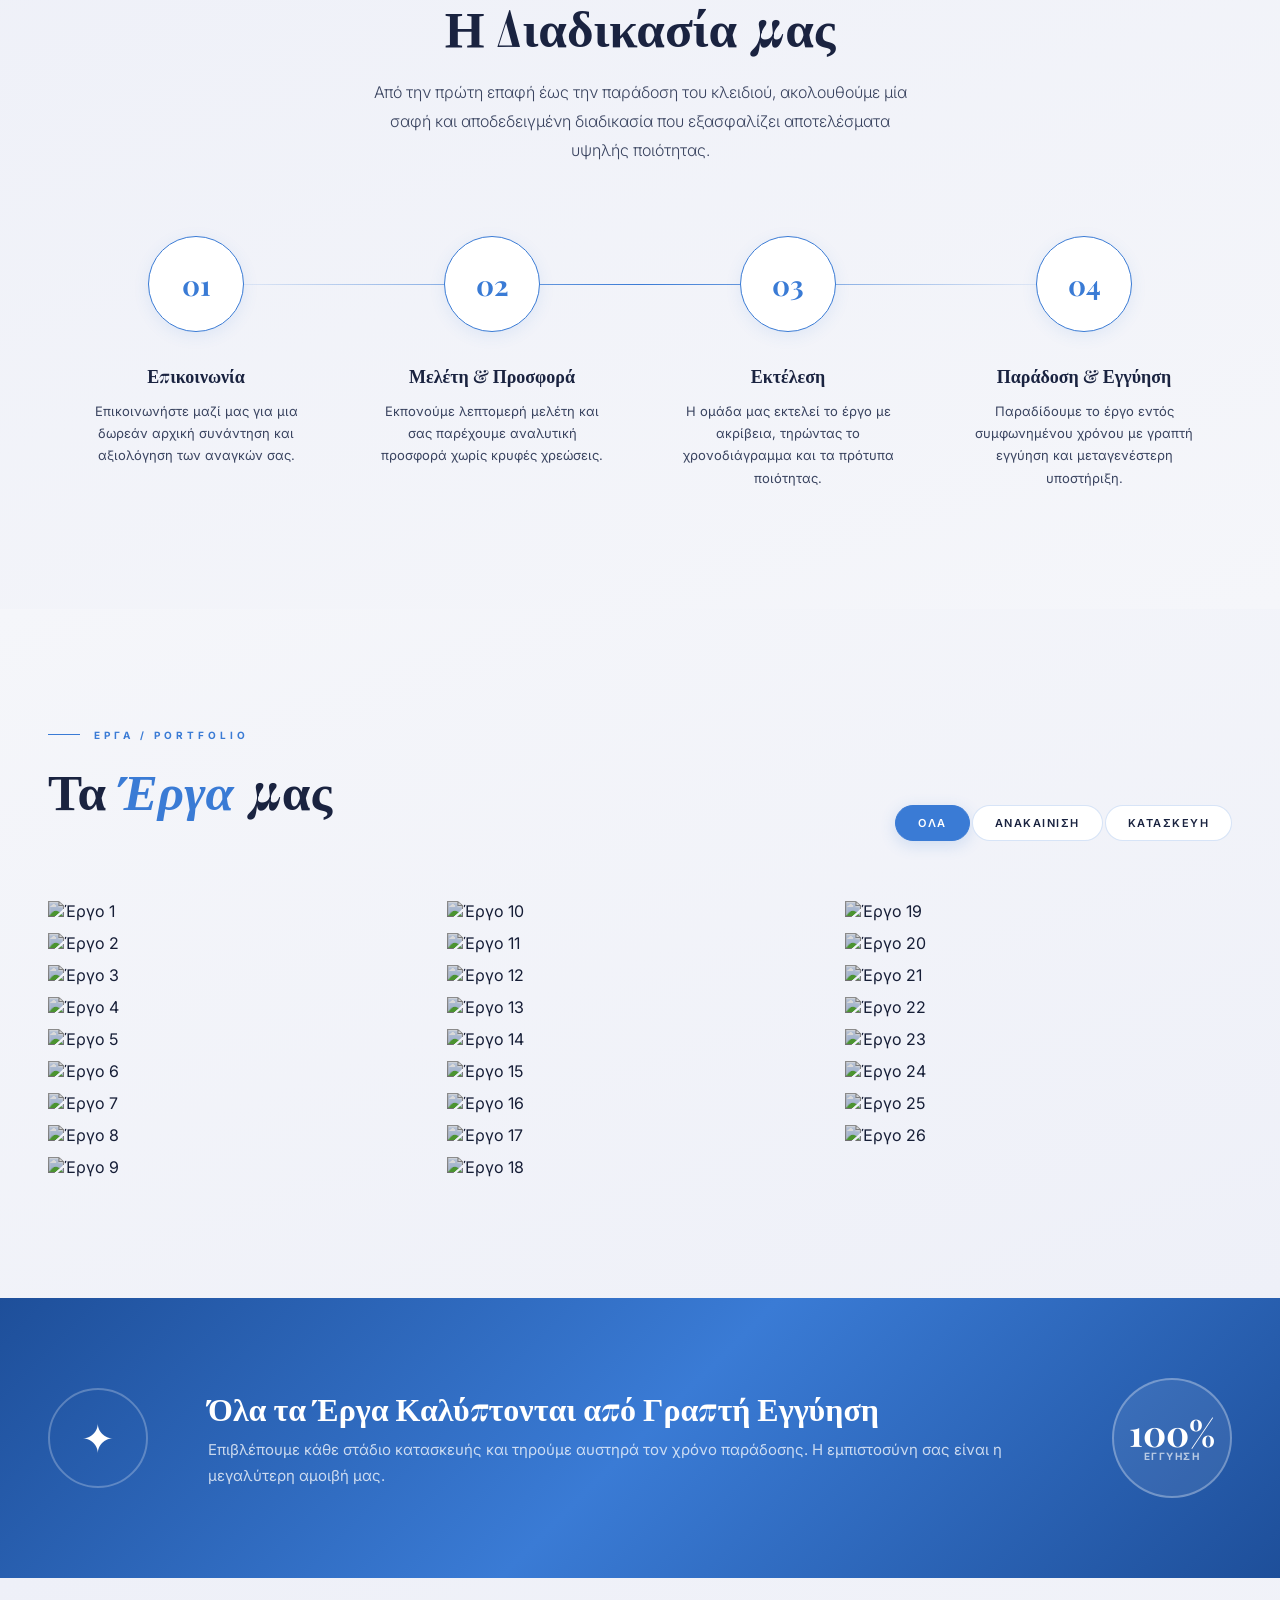
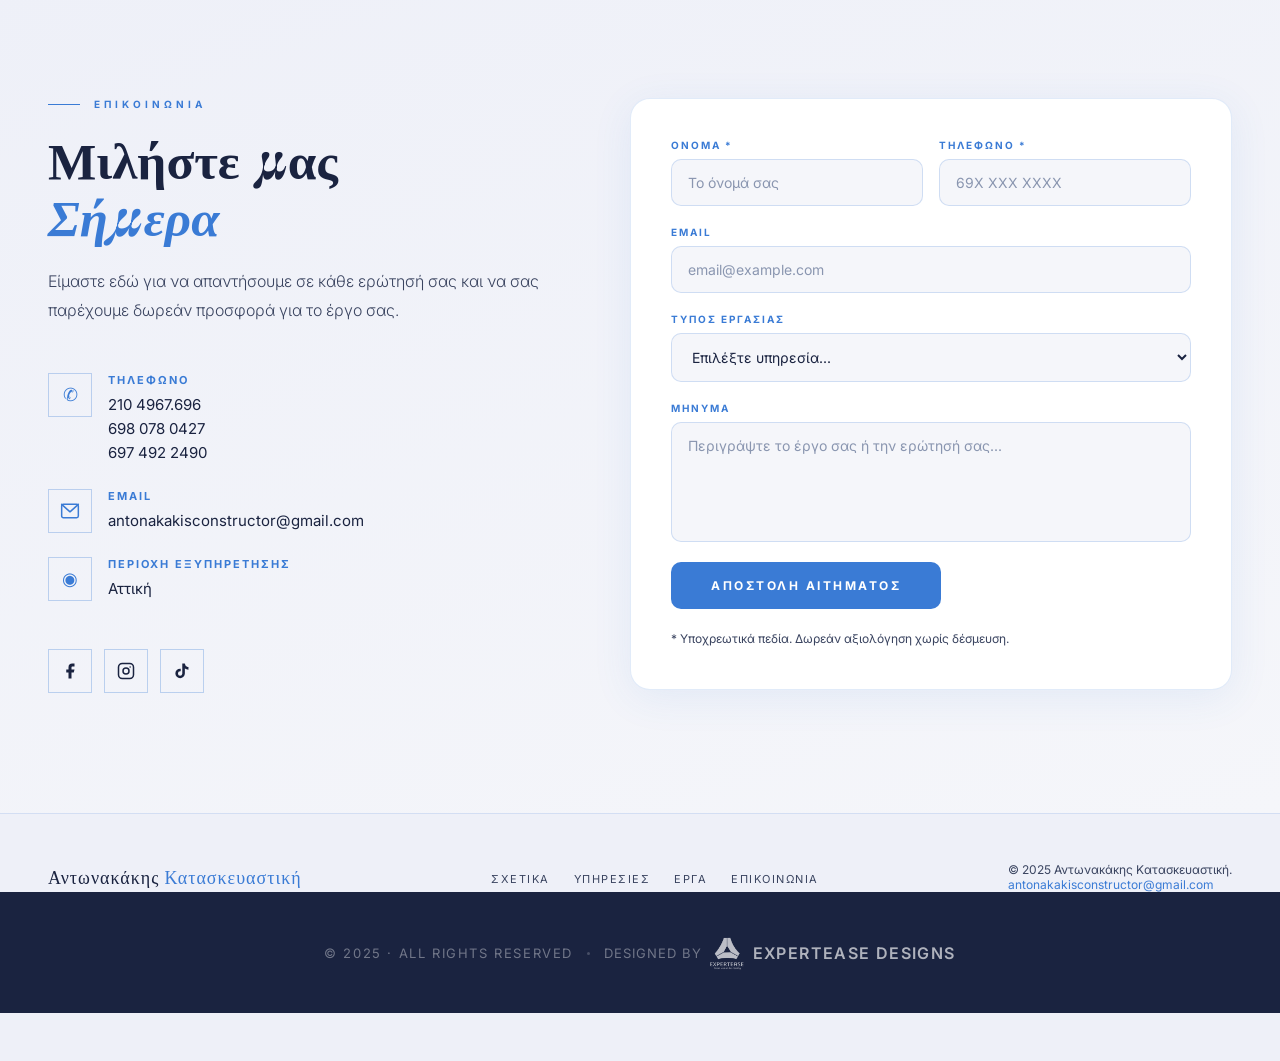
==== commit 3dcd5bd7: "m," ====
--- a/index.html
+++ b/index.html
@@ -104,17 +104,24 @@
 
     <!-- contact strip -->
     <div class="hero-contact-strip">
-      <a href="tel:+306980780427" class="hero-contact-item">
+      <a href="tel:+306980780427" class="hero-contact-item" style="--ci-delay:0s">
         <svg width="16" height="16" viewBox="0 0 24 24" fill="none" stroke="currentColor" stroke-width="2" stroke-linecap="round" stroke-linejoin="round"><path d="M22 16.92v3a2 2 0 01-2.18 2 19.79 19.79 0 01-8.63-3.07A19.5 19.5 0 013.07 9.8 19.79 19.79 0 01.22 1.18 2 2 0 012.18 0h3a2 2 0 012 1.72c.13 1 .37 1.97.72 2.9a2 2 0 01-.45 2.11L6.09 7.91a16 16 0 006 6l1.18-1.18a2 2 0 012.11-.45c.93.35 1.9.59 2.9.72A2 2 0 0122 14.9v2.02z"/></svg>
         <span>698 078 0427</span>
       </a>
       <span class="hero-contact-sep">·</span>
-      <a href="tel:+306974922490" class="hero-contact-item">
+      <a href="tel:+306974922490" class="hero-contact-item" style="--ci-delay:0.15s">
+        <svg width="16" height="16" viewBox="0 0 24 24" fill="none" stroke="currentColor" stroke-width="2" stroke-linecap="round" stroke-linejoin="round"><path d="M22 16.92v3a2 2 0 01-2.18 2 19.79 19.79 0 01-8.63-3.07A19.5 19.5 0 013.07 9.8 19.79 19.79 0 01.22 1.18 2 2 0 012.18 0h3a2 2 0 012 1.72c.13 1 .37 1.97.72 2.9a2 2 0 01-.45 2.11L6.09 7.91a16 16 0 006 6l1.18-1.18a2 2 0 012.11-.45c.93.35 1.9.59 2.9.72A2 2 0 0122 14.9v2.02z"/></svg>
         <span>697 492 2490</span>
       </a>
       <span class="hero-contact-sep">·</span>
-      <a href="tel:+302104967696" class="hero-contact-item">
+      <a href="tel:+302104967696" class="hero-contact-item" style="--ci-delay:0.3s">
+        <svg width="16" height="16" viewBox="0 0 24 24" fill="none" stroke="currentColor" stroke-width="2" stroke-linecap="round" stroke-linejoin="round"><path d="M22 16.92v3a2 2 0 01-2.18 2 19.79 19.79 0 01-8.63-3.07A19.5 19.5 0 013.07 9.8 19.79 19.79 0 01.22 1.18 2 2 0 012.18 0h3a2 2 0 012 1.72c.13 1 .37 1.97.72 2.9a2 2 0 01-.45 2.11L6.09 7.91a16 16 0 006 6l1.18-1.18a2 2 0 012.11-.45c.93.35 1.9.59 2.9.72A2 2 0 0122 14.9v2.02z"/></svg>
         <span>210 4967.696</span>
+      </a>
+      <span class="hero-contact-sep">·</span>
+      <a href="mailto:antonakakisconstructor@gmail.com" class="hero-contact-item" style="--ci-delay:0.45s">
+        <svg width="16" height="16" viewBox="0 0 24 24" fill="none" stroke="currentColor" stroke-width="2" stroke-linecap="round" stroke-linejoin="round"><rect x="2" y="4" width="20" height="16" rx="2"/><polyline points="2,4 12,13 22,4"/></svg>
+        <span>antonakakisconstructor@gmail.com</span>
       </a>
     </div>
 
--- a/style.css
+++ b/style.css
@@ -227,13 +227,14 @@
 }
 .hero-brand-name {
   display: flex;
-  align-items: baseline;
-  gap: 10px;
+  flex-direction: column;
+  align-items: center;
+  gap: 6px;
   white-space: nowrap;
 }
 .hero-brand-first {
   font-family: 'Playfair Display', serif;
-  font-size: clamp(13px, 2vw, 18px);
+  font-size: clamp(39px, 6vw, 54px);
   font-weight: 600;
   letter-spacing: 5px;
   text-transform: uppercase;
@@ -241,7 +242,7 @@
 }
 .hero-brand-second {
   font-family: 'Playfair Display', serif;
-  font-size: clamp(13px, 2vw, 18px);
+  font-size: clamp(39px, 6vw, 54px);
   font-weight: 600;
   letter-spacing: 5px;
   text-transform: uppercase;
@@ -323,8 +324,6 @@
   gap: 14px;
   flex-wrap: wrap;
   justify-content: center;
-  opacity: 0;
-  animation: heroFadeUp 0.9s cubic-bezier(0.22,1,0.36,1) 1.4s forwards;
   background: rgba(255,255,255,0.07);
   border: 1px solid rgba(255,255,255,0.14);
   border-radius: 40px;
@@ -340,10 +339,16 @@
   font-size: 13px;
   font-weight: 500;
   letter-spacing: 0.5px;
-  transition: color 0.2s;
-}
-.hero-contact-item:hover { color: var(--white); }
+  transition: color 0.2s, transform 0.2s;
+  opacity: 0;
+  animation: contactItemIn 0.6s cubic-bezier(0.22,1,0.36,1) calc(1.5s + var(--ci-delay, 0s)) forwards;
+}
+.hero-contact-item:hover { color: var(--white); transform: translateY(-2px); }
 .hero-contact-item svg { opacity: 0.7; flex-shrink: 0; }
+@keyframes contactItemIn {
+  from { opacity: 0; transform: translateY(14px); }
+  to   { opacity: 1; transform: translateY(0); }
+}
 .hero-contact-sep {
   color: rgba(255,255,255,0.25);
   font-size: 16px;
@@ -1244,8 +1249,8 @@
   }
   .hero-brand-line { min-width: 20px; max-width: 40px; }
   .hero-brand-first,
-  .hero-brand-second { font-size: 11px; letter-spacing: 3px; }
-  .hero-title { font-size: clamp(36px, 10vw, 56px); }
+  .hero-brand-second { font-size: 22px; letter-spacing: 3px; }
+  .hero-title { font-size: clamp(18px, 5vw, 28px); white-space: normal; }
   .hero-title::after { margin-top: 16px; width: 40px; }
   .hero-tagline { font-size: 12px; letter-spacing: 2px; margin: 14px 0 18px; }
   .hero-desc { font-size: 13px; margin-bottom: 24px; }
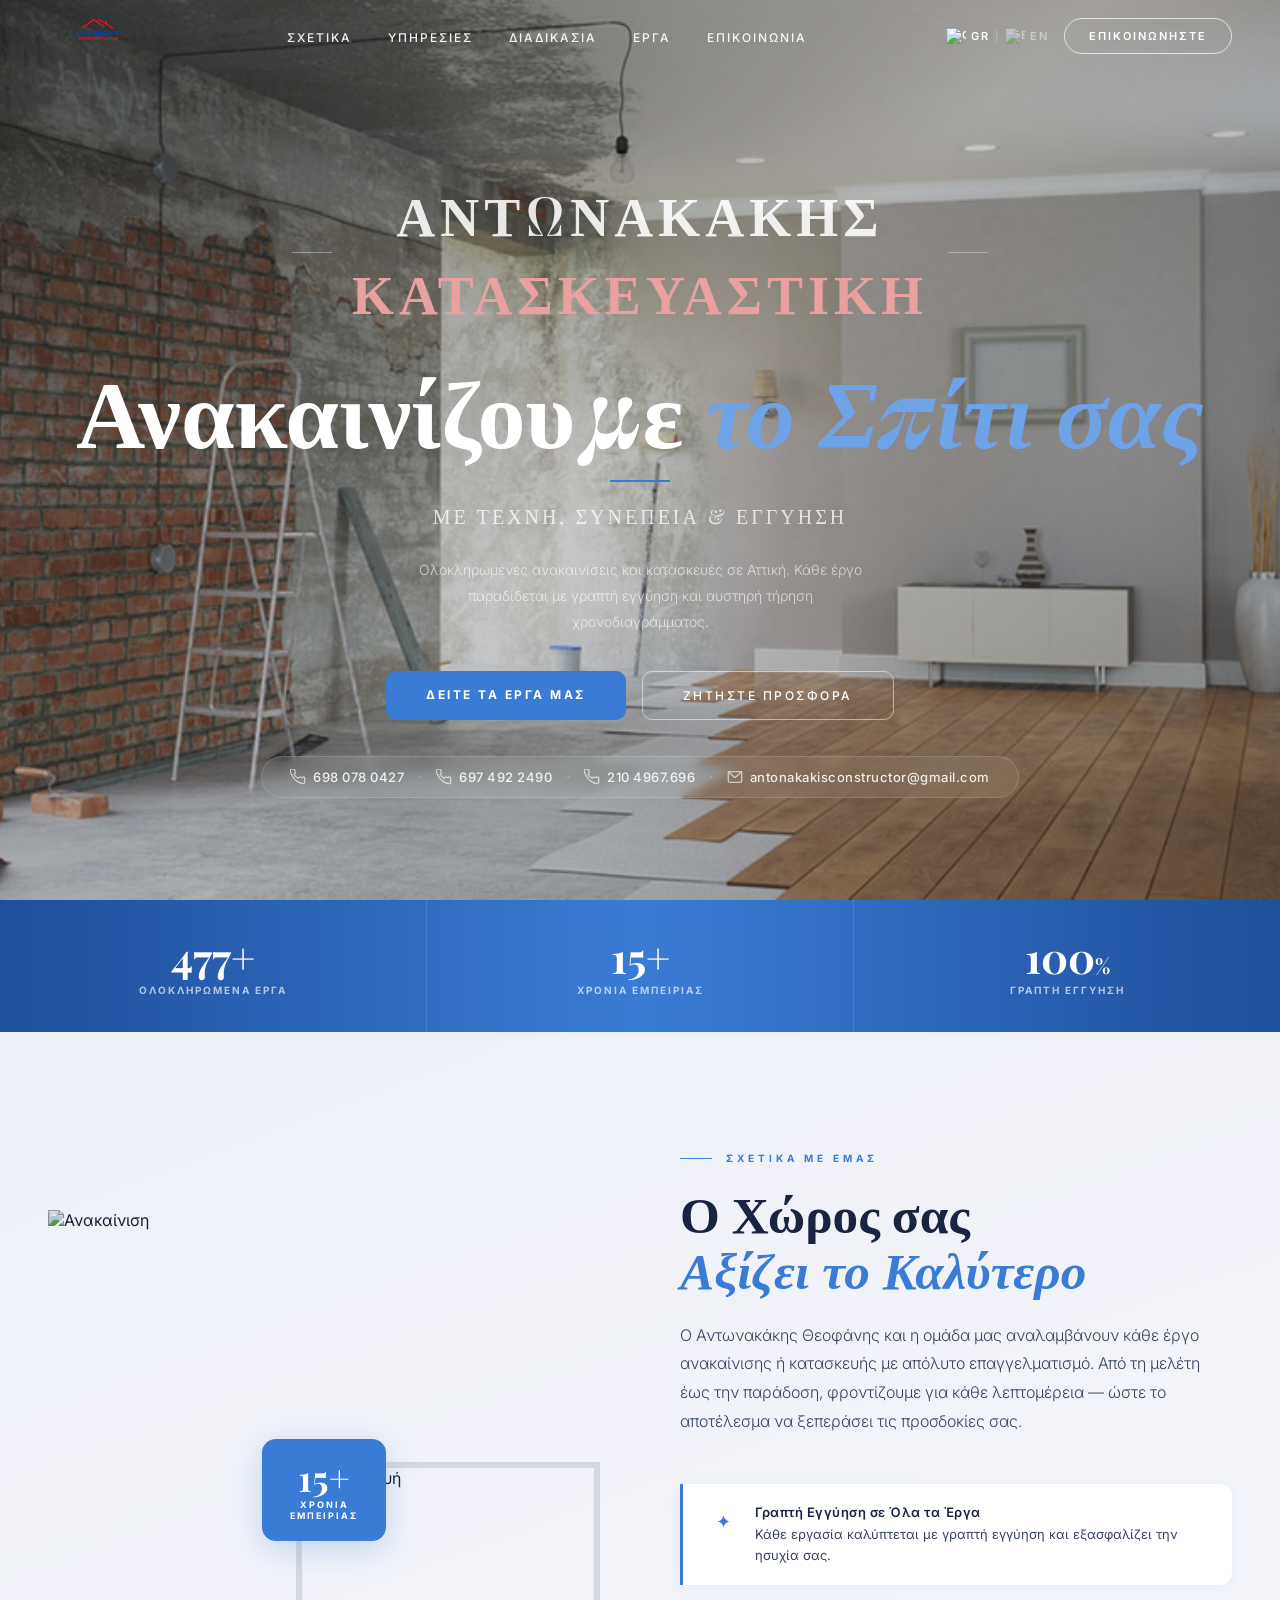
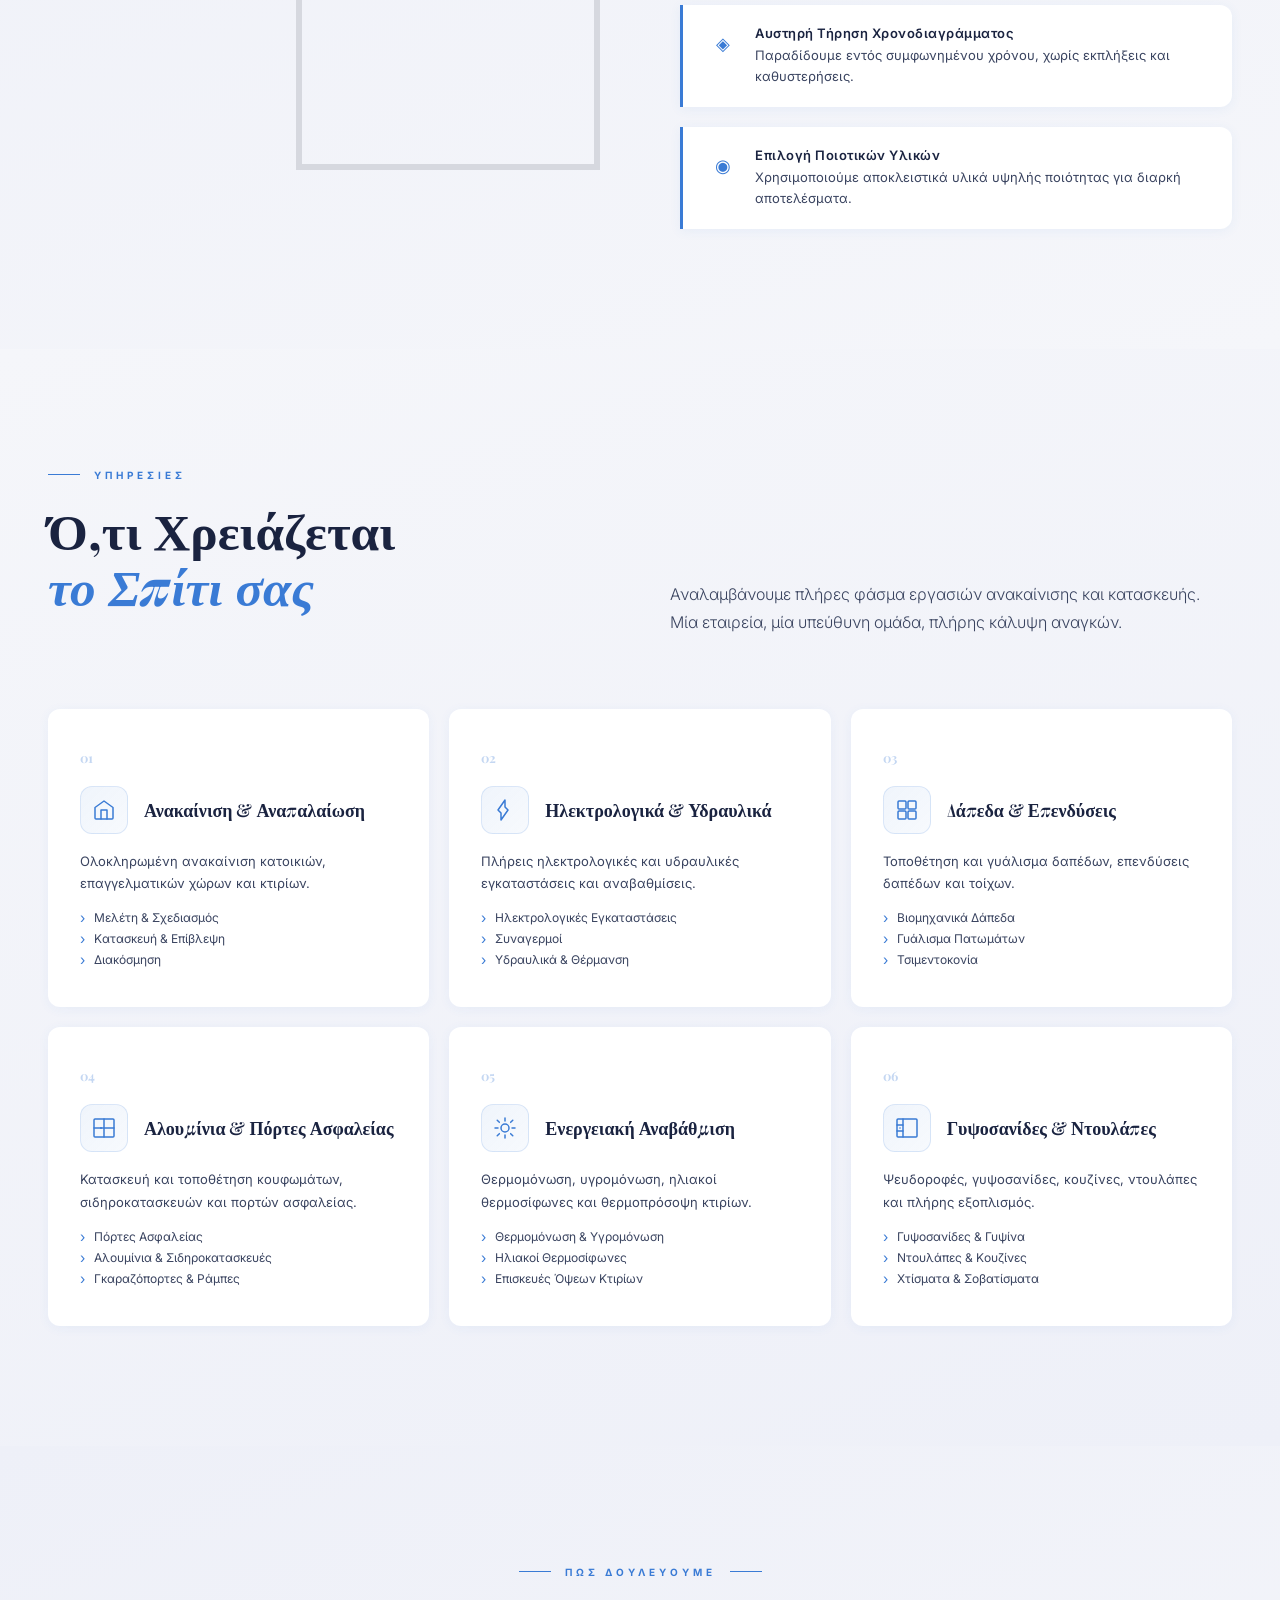
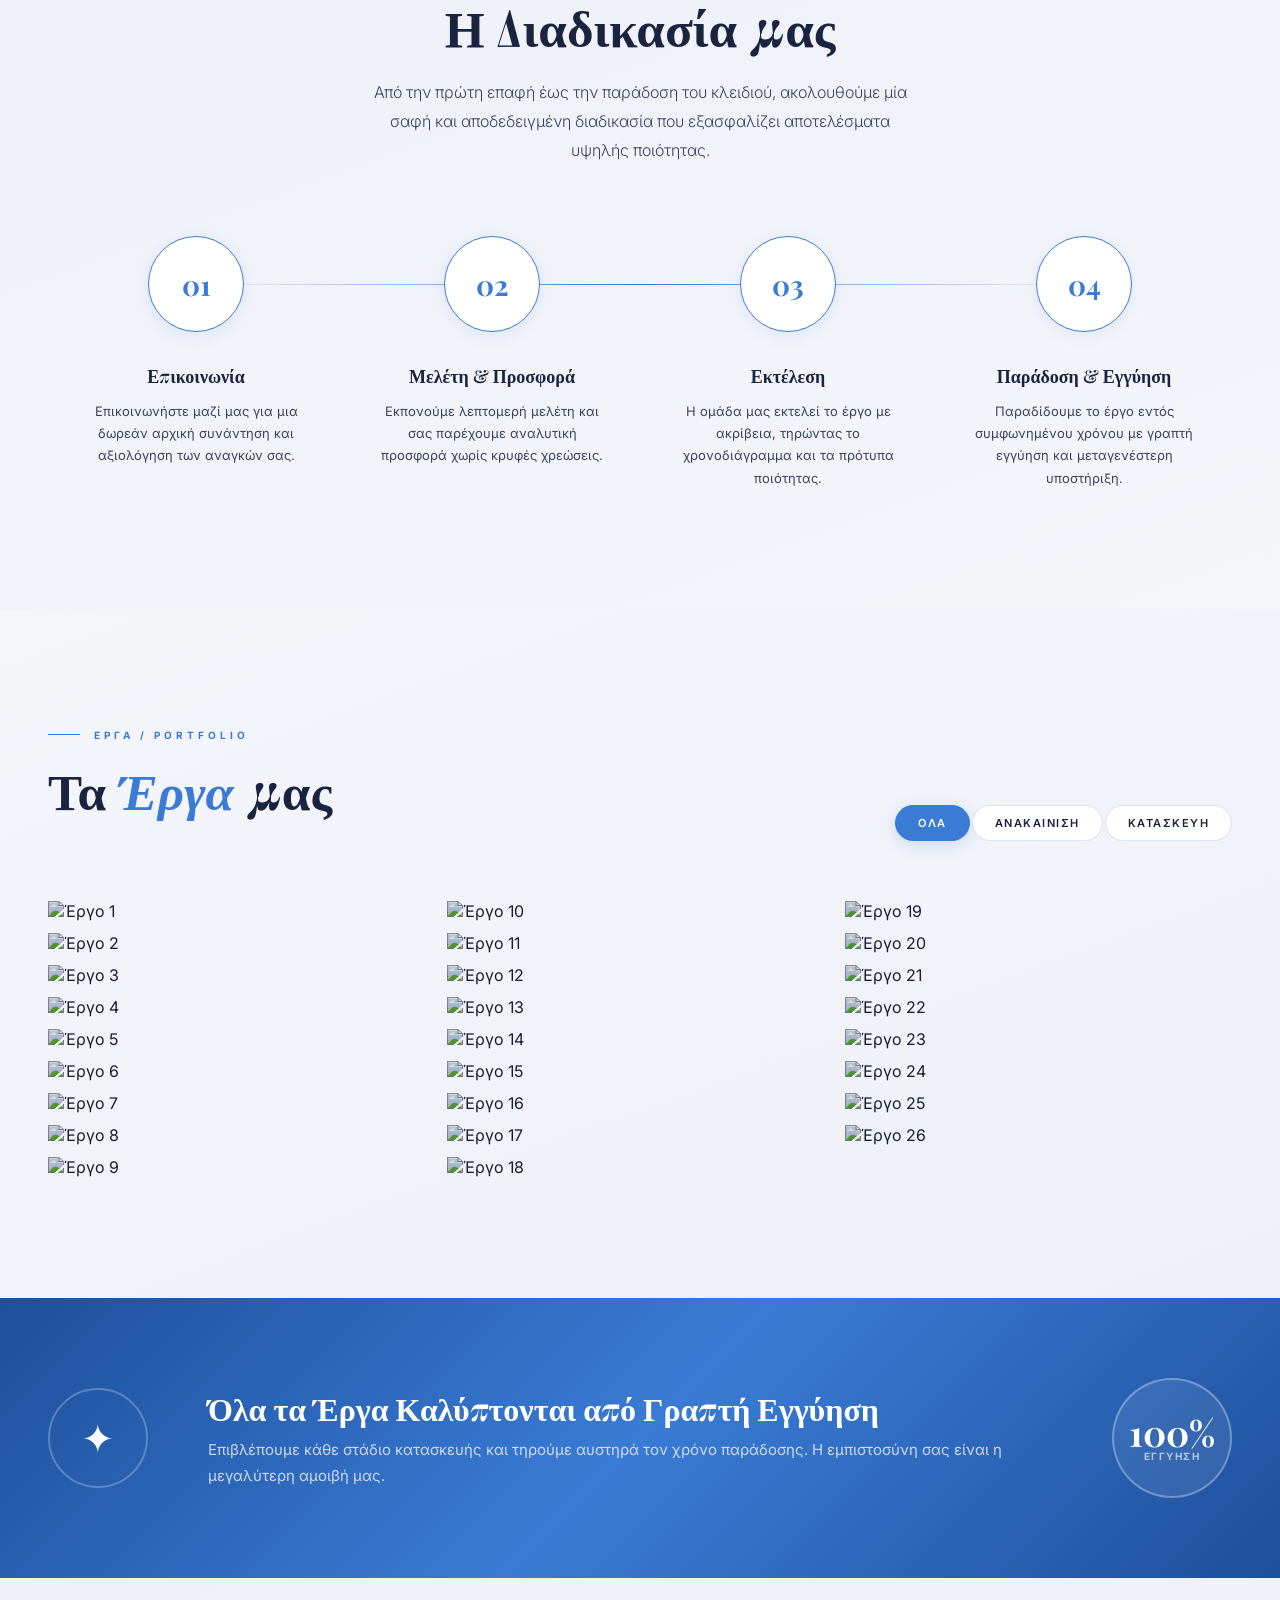
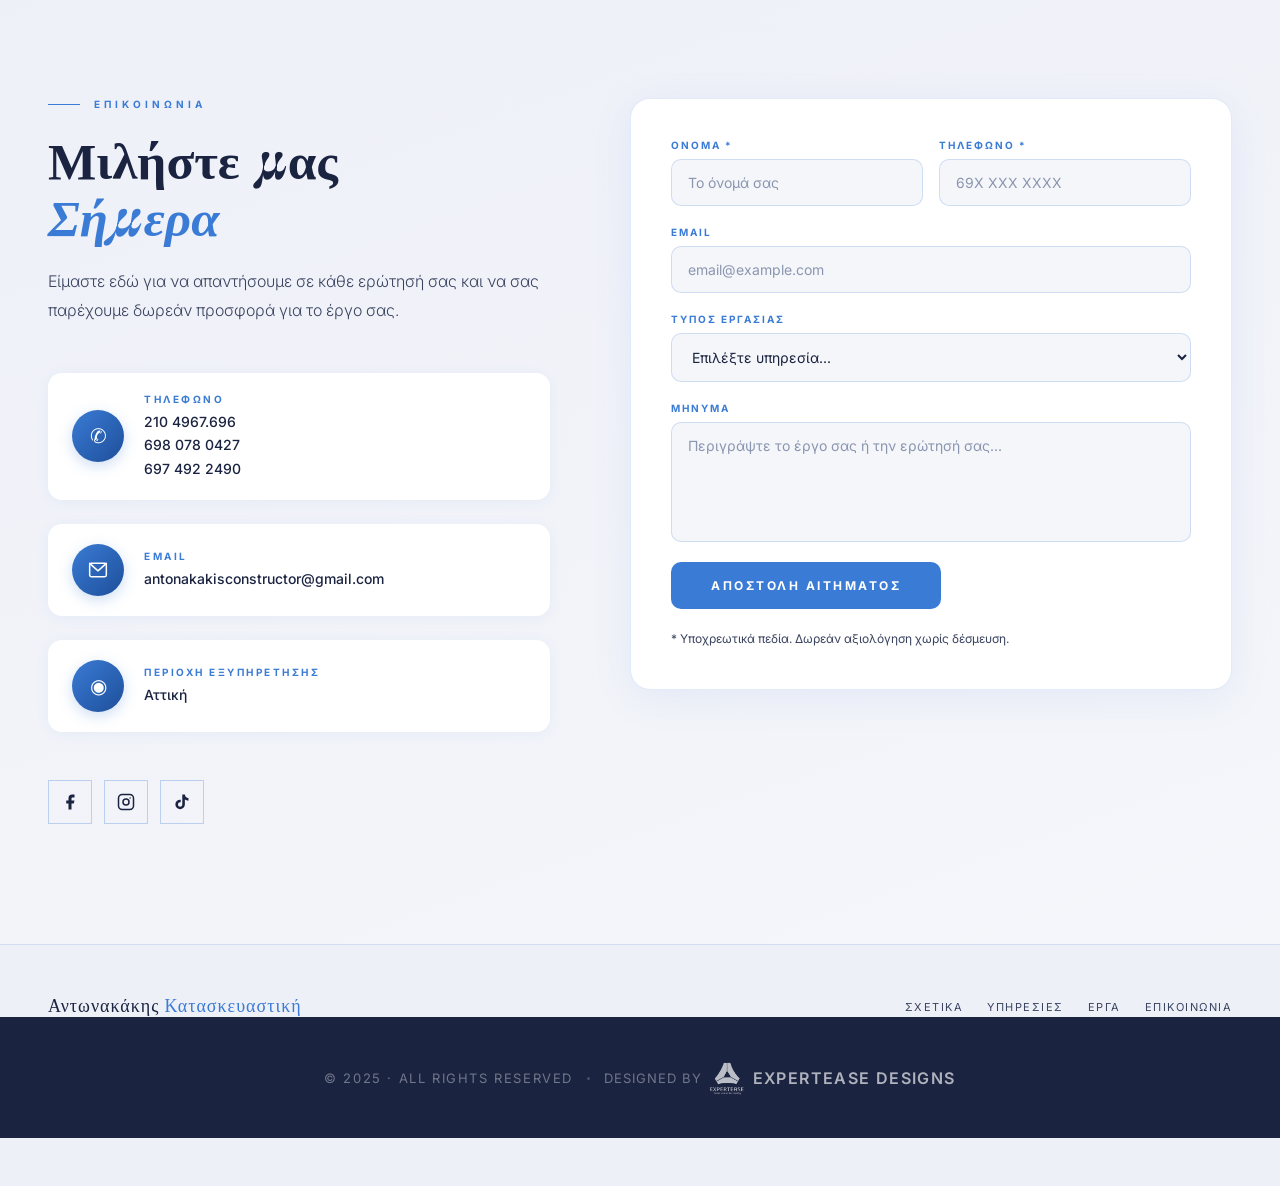
==== commit 2917aa1a: "xzz" ====
--- a/index.html
+++ b/index.html
@@ -126,10 +126,7 @@
     </div>
 
   </div>
-  <div class="hero-scroll">
-    <span>Scroll</span>
-    <div class="scroll-line"></div>
-  </div>
+
 </section>
 
 <!-- ══ STATS ══ -->
@@ -514,10 +511,6 @@
       <li><a href="#projects" data-el="Έργα"       data-en="Projects">Έργα</a></li>
       <li><a href="#contact"  data-el="Επικοινωνία" data-en="Contact">Επικοινωνία</a></li>
     </ul>
-    <p class="footer-copy">
-      © 2025 Αντωνακάκης Κατασκευαστική.<br/>
-      <a href="mailto:antonakakisconstructor@gmail.com">antonakakisconstructor@gmail.com</a>
-    </p>
   </div>
   <hr class="ec-rule">
   <div class="expertease-credit">
--- a/style.css
+++ b/style.css
@@ -53,6 +53,9 @@
 /* white nav links on hero, blue after scroll */
 nav:not(.scrolled) .nav-links a { color: rgba(255,255,255,0.92); }
 nav:not(.scrolled) .nav-links a:hover { color: var(--white); }
+/* drawer always uses dark text regardless of scroll state */
+.mobile-drawer .nav-links a { color: var(--text-main) !important; }
+.mobile-drawer .nav-links a:hover { color: var(--gold) !important; }
 nav:not(.scrolled) .nav-cta { border-color: rgba(255,255,255,0.7); color: var(--white); }
 nav:not(.scrolled) .nav-cta:hover { background: var(--white); color: var(--gold); }
 nav:not(.scrolled) .hamburger span { background: var(--white); }
@@ -958,36 +961,51 @@
 }
 .contact-detail {
   display: flex;
-  gap: 16px;
-  align-items: flex-start;
-}
+  gap: 20px;
+  align-items: center;
+  padding: 20px 24px;
+  background: var(--white);
+  border-radius: 14px;
+  box-shadow: 0 2px 14px rgba(58,123,213,0.07);
+  transition: box-shadow 0.3s, transform 0.2s;
+}
+.contact-detail:hover { box-shadow: 0 6px 28px rgba(58,123,213,0.14); transform: translateY(-2px); }
 .contact-detail-icon {
-  width: 44px; height: 44px;
-  border: 1px solid rgba(58,123,213,0.3);
+  width: 52px; height: 52px;
+  border-radius: 50%;
+  background: linear-gradient(135deg, var(--gold) 0%, var(--gold-dark) 100%);
   display: flex;
   align-items: center;
   justify-content: center;
-  color: var(--gold);
-  font-size: 18px;
+  color: var(--white);
+  font-size: 20px;
   flex-shrink: 0;
+  box-shadow: 0 4px 14px rgba(58,123,213,0.25);
+}
+.contact-detail-icon svg { stroke: var(--white); }
+.contact-detail-text {
+  display: flex;
+  flex-direction: column;
+  gap: 2px;
 }
 .contact-detail-text strong {
   display: block;
-  font-size: 11px;
-  font-weight: 700;
-  letter-spacing: 2px;
+  font-size: 10px;
+  font-weight: 700;
+  letter-spacing: 2.5px;
   text-transform: uppercase;
   color: var(--gold);
-  margin-bottom: 6px;
+  margin-bottom: 4px;
 }
 .contact-detail-text a,
 .contact-detail-text span {
-  font-size: 15px;
+  font-size: 14px;
   color: var(--text-main);
   text-decoration: none;
   display: block;
-  line-height: 1.6;
+  line-height: 1.55;
   transition: color 0.3s;
+  font-weight: 500;
 }
 .contact-detail-text a:hover { color: var(--gold); }
 
@@ -1249,19 +1267,21 @@
   }
   .hero-brand-line { min-width: 20px; max-width: 40px; }
   .hero-brand-first,
-  .hero-brand-second { font-size: 22px; letter-spacing: 3px; }
-  .hero-title { font-size: clamp(18px, 5vw, 28px); white-space: normal; }
+  .hero-brand-second { font-size: 66px; letter-spacing: 3px; }
+  .hero-title { font-size: clamp(14px, 4vw, 22px); white-space: normal; }
   .hero-title::after { margin-top: 16px; width: 40px; }
   .hero-tagline { font-size: 12px; letter-spacing: 2px; margin: 14px 0 18px; }
   .hero-desc { font-size: 13px; margin-bottom: 24px; }
-  .hero-actions { gap: 12px; margin-bottom: 24px; }
-  .btn-primary, .btn-secondary { padding: 13px 28px; font-size: 11px; }
+  .hero-actions { gap: 12px; margin-bottom: 24px; width: 100%; }
+  .btn-primary, .btn-secondary { padding: 13px 28px; font-size: 11px; width: 100%; text-align: center; box-sizing: border-box; }
   .hero-contact-strip {
     gap: 8px;
     padding: 10px 16px;
     flex-direction: column;
     align-items: center;
     border-radius: 16px;
+    width: 100%;
+    box-sizing: border-box;
   }
   .hero-contact-sep { display: none; }
   .hero-contact-item { font-size: 13px; }
@@ -1302,9 +1322,14 @@
   .step-title { font-size: 16px; }
   .step-desc { font-size: 13px; }
 
+  /* about & services section title — 20% smaller on mobile */
+  #about .section-title,
+  #services .section-title { font-size: clamp(26px, 3.2vw, 45px); }
+
   /* gallery */
   .gallery-header { grid-template-columns: 1fr; gap: 16px; }
-  .gallery-filter { flex-wrap: wrap; justify-content: flex-start; gap: 8px; }
+  .gallery-filter { flex-wrap: nowrap; justify-content: flex-start; gap: 6px; }
+  .filter-btn { padding: 8px 14px; font-size: 9px; letter-spacing: 1px; }
   .gallery-masonry { columns: 1; }
 
   /* guarantee */
@@ -1331,10 +1356,10 @@
 
 /* ── small phones ── */
 @media (max-width: 400px) {
-  .hero-title { font-size: 32px; }
+  .hero-title { font-size: clamp(14px, 4vw, 22px); }
   .stat-item { flex: 0 0 100%; }
   .services-grid { grid-template-columns: 1fr; }
   .hero-brand-first,
-  .hero-brand-second { font-size: 10px; letter-spacing: 2px; }
+  .hero-brand-second { font-size: 52px; letter-spacing: 2px; }
   .hero-contact-strip { padding: 8px 12px; }
 }
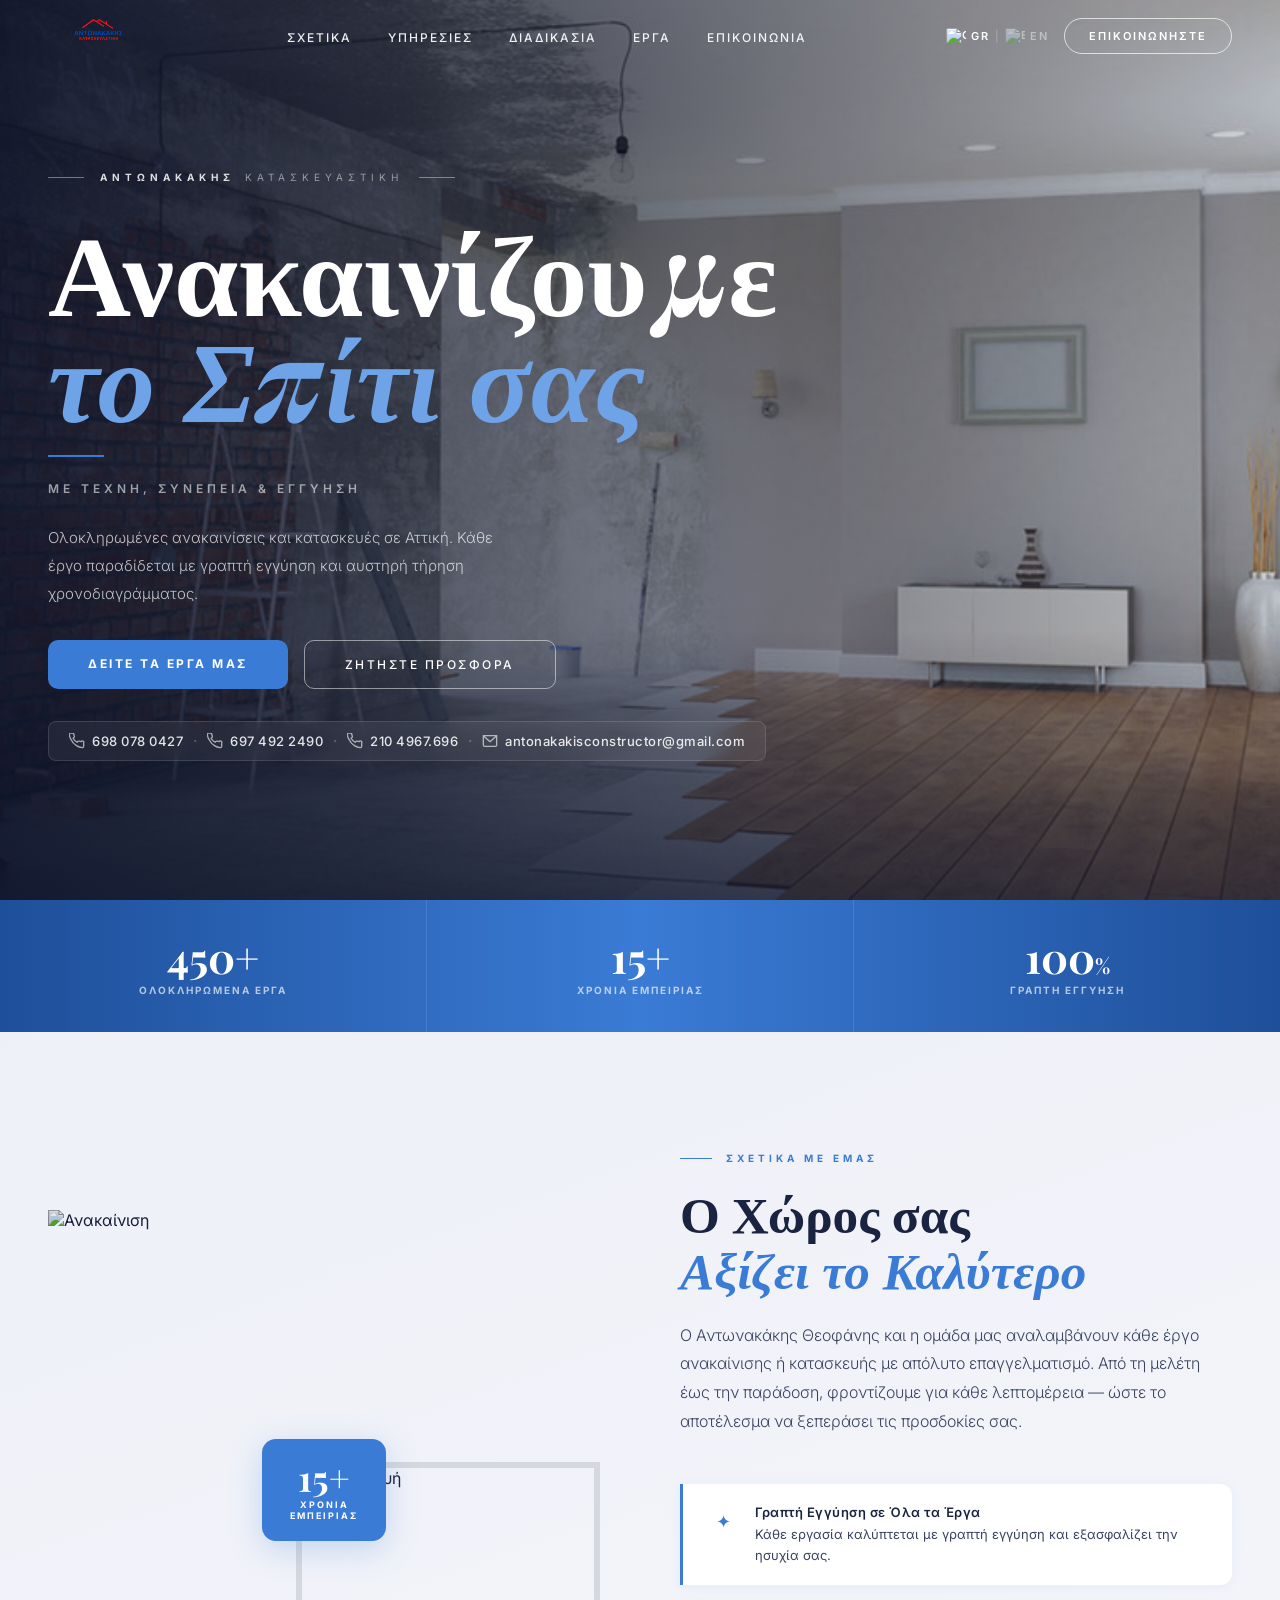
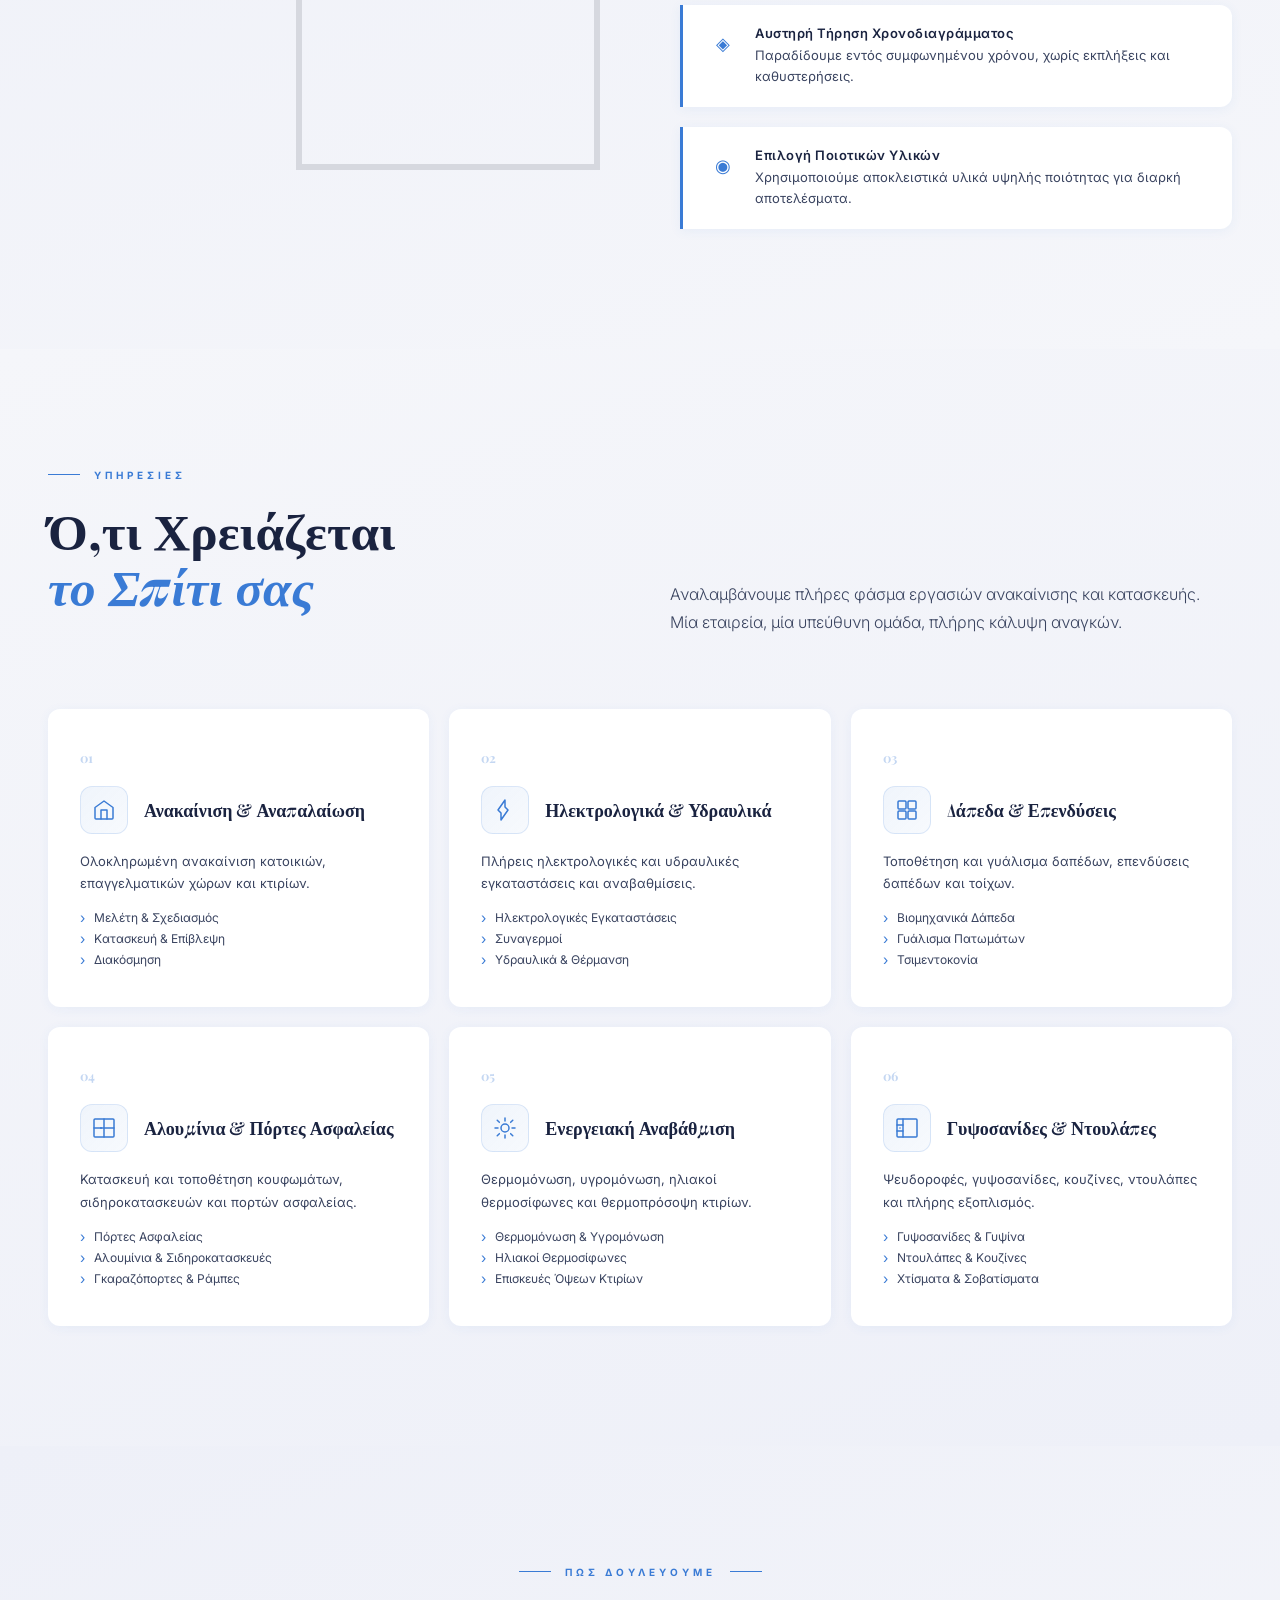
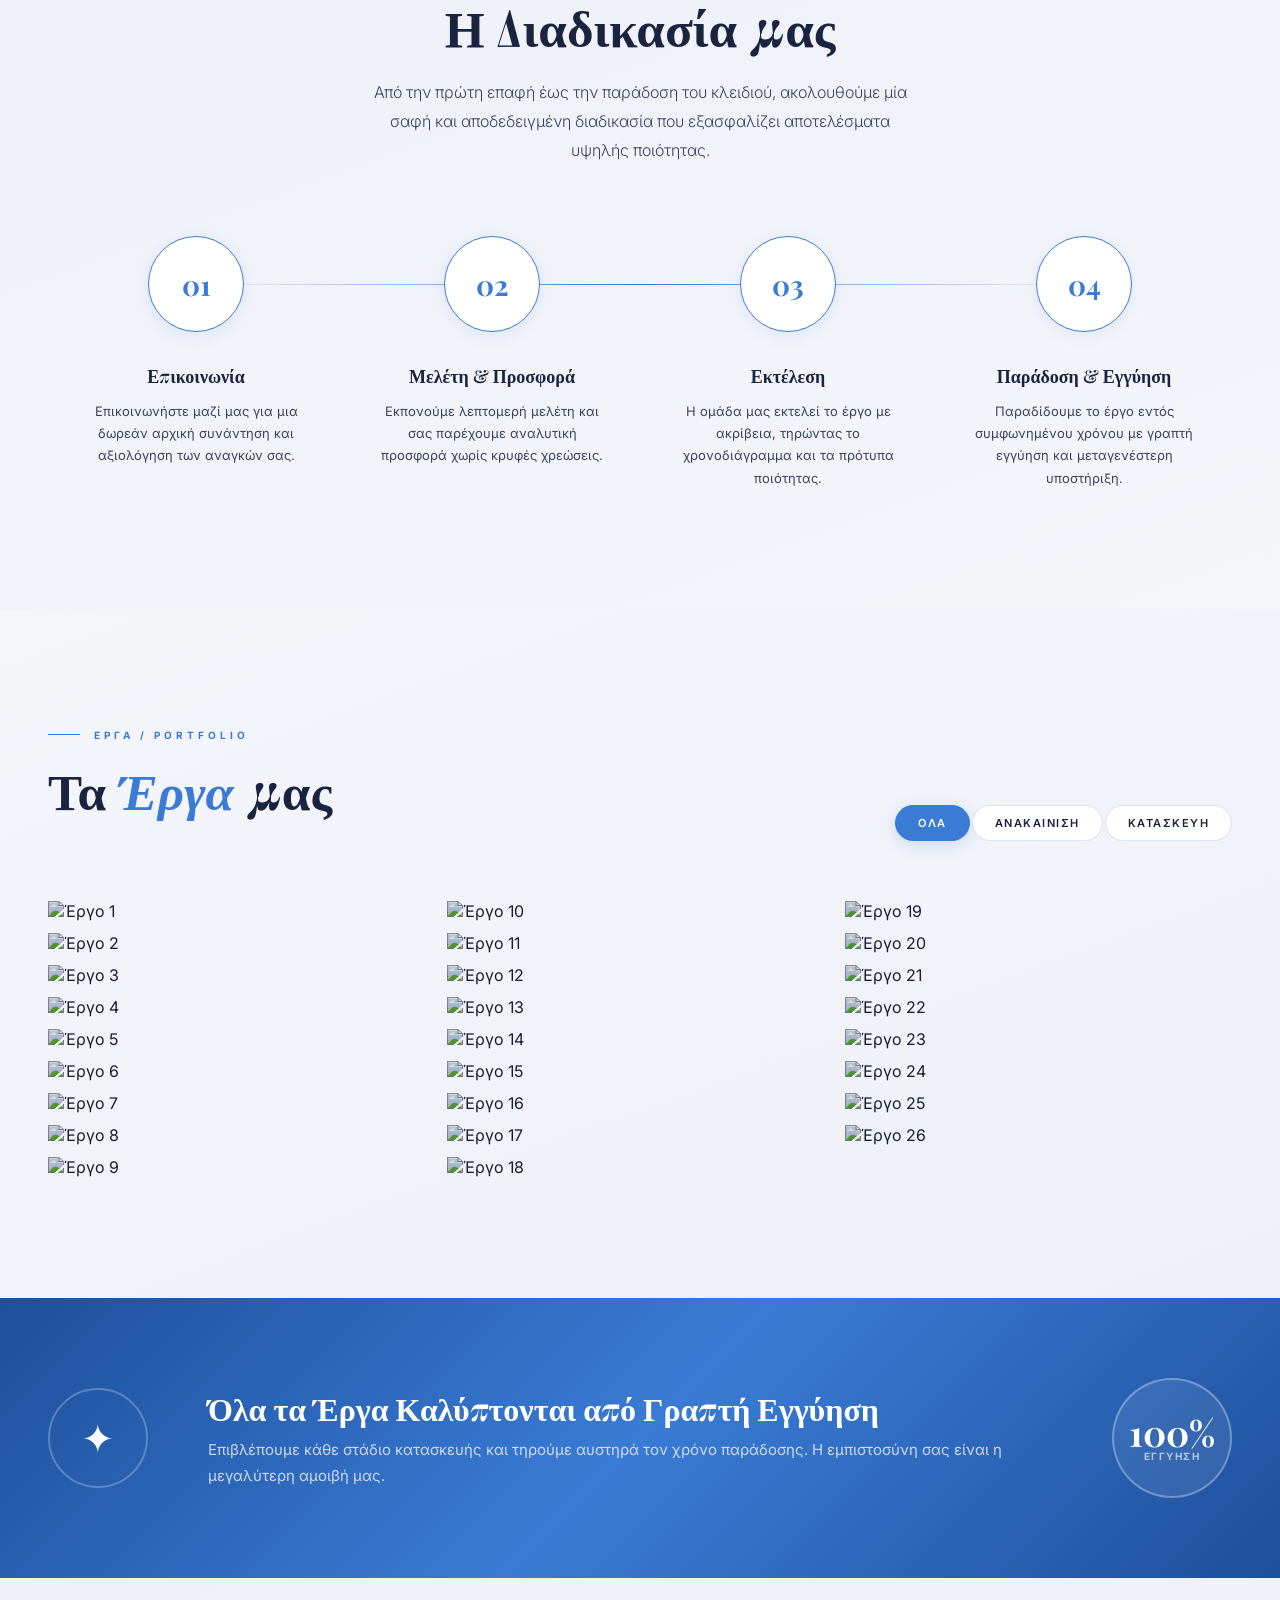
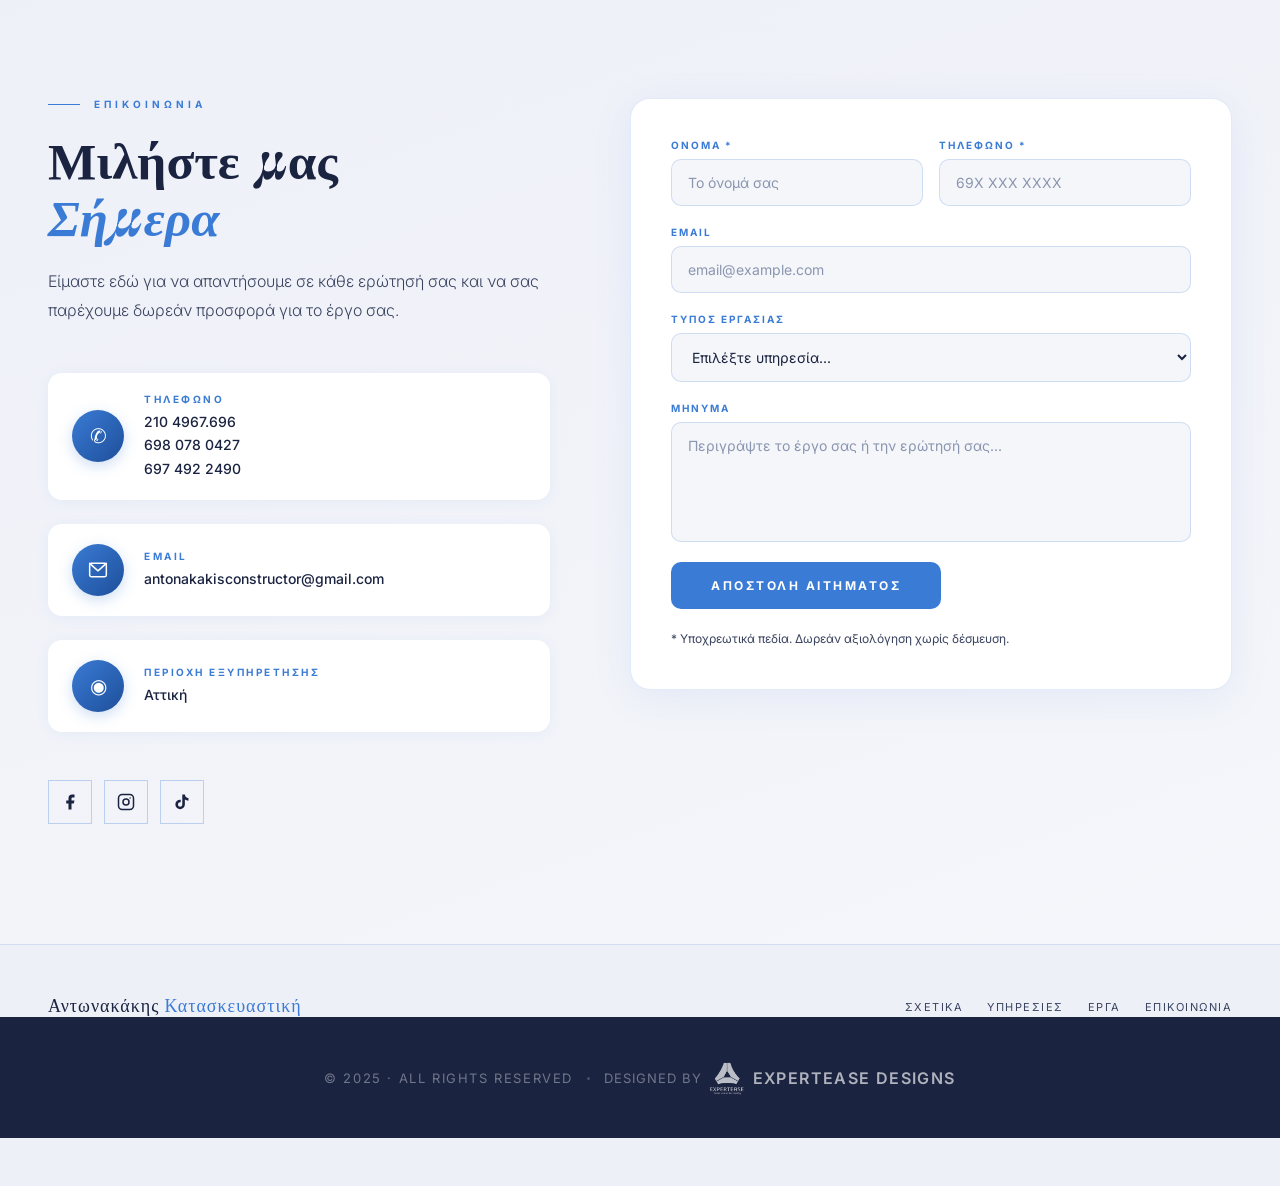
==== commit cc0bdd8d: "honeypot_for_bots" ====
--- a/index.html
+++ b/index.html
@@ -457,6 +457,7 @@
         <form class="contact-form" id="clientContactForm">
           <input type="hidden" name="_to" value="antonakakisconstructor@gmail.com">
           <input type="hidden" name="_key" value="MyPrivateAgencyKey_99">
+          <input type="text" name="_hp" value="" autocomplete="off" tabindex="-1" aria-hidden="true" style="display:none;position:absolute;left:-9999px;">
           <div class="form-row">
             <div class="form-group">
               <label for="fname" data-el="Όνομα *" data-en="Name *">Όνομα *</label>
--- a/style.css
+++ b/style.css
@@ -192,119 +192,117 @@
 .hero-overlay {
   position: absolute;
   inset: 0;
-  background: linear-gradient(
-    135deg,
-    rgba(20,20,20,0.62) 0%,
-    rgba(20,20,20,0.22) 50%,
-    rgba(20,20,20,0.45) 100%
-  );
+  background:
+    linear-gradient(to right, rgba(12,18,40,0.90) 0%, rgba(12,18,40,0.62) 42%, rgba(12,18,40,0.18) 100%),
+    linear-gradient(to top, rgba(12,18,40,0.65) 0%, transparent 30%);
 }
 .hero-content {
   position: relative;
   z-index: 2;
-  text-align: center;
-  max-width: 1100px;
+  text-align: left;
+  max-width: 1280px;
   width: 100%;
-  padding: 0 48px;
+  padding: 72px 48px 40px;
   display: flex;
   flex-direction: column;
-  align-items: center;
+  align-items: flex-start;
 }
 
 /* ── brand label ── */
 .hero-brand {
   display: flex;
   align-items: center;
-  gap: 20px;
-  margin-top: 2cm;
+  gap: 16px;
+  margin-top: 0;
   margin-bottom: 32px;
   opacity: 0;
   animation: heroSlideDown 0.9s cubic-bezier(0.22,1,0.36,1) 0.2s forwards;
 }
 .hero-brand-line {
-  flex: 1;
+  flex: none;
+  width: 36px;
   height: 1px;
-  background: rgba(255,255,255,0.35);
-  min-width: 40px;
-  max-width: 80px;
+  background: rgba(255,255,255,0.40);
 }
 .hero-brand-name {
   display: flex;
-  flex-direction: column;
-  align-items: center;
-  gap: 6px;
+  flex-direction: row;
+  align-items: center;
+  gap: 0;
   white-space: nowrap;
 }
 .hero-brand-first {
-  font-family: 'Playfair Display', serif;
-  font-size: clamp(39px, 6vw, 54px);
-  font-weight: 600;
+  font-family: 'Inter', sans-serif;
+  font-size: 10px;
+  font-weight: 700;
   letter-spacing: 5px;
   text-transform: uppercase;
-  color: rgba(255,255,255,0.88);
+  color: rgba(255,255,255,0.85);
 }
 .hero-brand-second {
-  font-family: 'Playfair Display', serif;
-  font-size: clamp(39px, 6vw, 54px);
-  font-weight: 600;
+  font-family: 'Inter', sans-serif;
+  font-size: 10px;
+  font-weight: 400;
   letter-spacing: 5px;
   text-transform: uppercase;
-  color: #e8a0a0;
+  color: rgba(255,255,255,0.50);
+  margin-left: 10px;
 }
 
 /* ── headline ── */
 .hero-title {
   font-family: 'Playfair Display', serif;
-  font-size: clamp(42px, 7.5vw, 96px);
-  font-weight: 700;
-  line-height: 1.0;
+  font-size: clamp(56px, 9vw, 120px);
+  font-weight: 700;
+  line-height: 0.92;
   margin-bottom: 0;
-  display: block;
-  white-space: nowrap;
+  display: flex;
+  flex-direction: column;
+  white-space: normal;
   opacity: 0;
   animation: heroScaleUp 1s cubic-bezier(0.22,1,0.36,1) 0.45s forwards;
 }
 .hero-title-line1 {
   color: var(--white);
-  display: inline;
+  display: block;
 }
 .hero-title-line2 {
   font-style: italic;
   color: var(--gold-light);
-  display: inline;
+  display: block;
 }
 
 /* ── divider ── */
 .hero-title::after {
   content: '';
   display: block;
-  width: 60px;
+  width: 56px;
   height: 2px;
   background: var(--gold);
-  margin: 24px auto 0;
+  margin: 28px 0 0;
 }
 
 /* ── tag line ── */
 .hero-tagline {
-  font-family: 'Playfair Display', serif;
-  font-size: clamp(14px, 2vw, 20px);
-  font-weight: 400;
-  letter-spacing: 3px;
-  text-transform: uppercase;
-  color: rgba(255,255,255,0.75);
-  margin: 20px 0 28px;
+  font-family: 'Inter', sans-serif;
+  font-size: clamp(10px, 1.1vw, 12px);
+  font-weight: 600;
+  letter-spacing: 4px;
+  text-transform: uppercase;
+  color: rgba(255,255,255,0.58);
+  margin: 24px 0 28px;
   opacity: 0;
   animation: heroFadeUp 0.9s cubic-bezier(0.22,1,0.36,1) 0.75s forwards;
 }
 
 /* ── description ── */
 .hero-desc {
-  font-size: 14px;
+  font-size: 15px;
   font-weight: 300;
-  color: rgba(255,255,255,0.65);
+  color: rgba(255,255,255,0.72);
   line-height: 1.85;
-  max-width: 480px;
-  margin: 0 0 36px;
+  max-width: 460px;
+  margin: 0 0 32px;
   opacity: 0;
   animation: heroFadeUp 0.9s cubic-bezier(0.22,1,0.36,1) 0.95s forwards;
 }
@@ -313,9 +311,9 @@
 .hero-actions {
   display: flex;
   gap: 16px;
-  justify-content: center;
+  justify-content: flex-start;
   flex-wrap: wrap;
-  margin-bottom: 36px;
+  margin-bottom: 32px;
   opacity: 0;
   animation: heroFadeUp 0.9s cubic-bezier(0.22,1,0.36,1) 1.15s forwards;
 }
@@ -324,14 +322,13 @@
 .hero-contact-strip {
   display: flex;
   align-items: center;
-  gap: 14px;
+  gap: 10px;
   flex-wrap: wrap;
-  justify-content: center;
-  background: rgba(255,255,255,0.07);
-  border: 1px solid rgba(255,255,255,0.14);
-  border-radius: 40px;
-  padding: 12px 28px;
-  backdrop-filter: blur(6px);
+  background: rgba(255,255,255,0.06);
+  border: 1px solid rgba(255,255,255,0.12);
+  border-radius: 8px;
+  padding: 11px 20px;
+  backdrop-filter: blur(8px);
 }
 .hero-contact-item {
   display: flex;
@@ -1260,29 +1257,28 @@
 
   /* hero */
   .hero { min-height: 100svh; }
-  .hero-content { padding: 0 20px; }
-  .hero-brand {
-    margin-top: 1cm;
-    gap: 12px;
-  }
-  .hero-brand-line { min-width: 20px; max-width: 40px; }
+  .hero-content { padding: 84px 20px 32px; text-align: center; align-items: center; }
+  .hero-brand { margin-bottom: 24px; gap: 12px; }
+  .hero-brand-line { width: 24px; }
   .hero-brand-first,
-  .hero-brand-second { font-size: 66px; letter-spacing: 3px; }
-  .hero-title { font-size: clamp(14px, 4vw, 22px); white-space: normal; }
-  .hero-title::after { margin-top: 16px; width: 40px; }
-  .hero-tagline { font-size: 12px; letter-spacing: 2px; margin: 14px 0 18px; }
-  .hero-desc { font-size: 13px; margin-bottom: 24px; }
-  .hero-actions { gap: 12px; margin-bottom: 24px; width: 100%; }
+  .hero-brand-second { font-size: 9px; letter-spacing: 3px; }
+  .hero-brand-second { margin-left: 6px; }
+  .hero-title { font-size: clamp(40px, 11vw, 56px); line-height: 1.0; align-items: center; }
+  .hero-title::after { margin: 20px auto 0; width: 40px; }
+  .hero-tagline { font-size: 10px; letter-spacing: 3px; margin: 18px 0 20px; }
+  .hero-desc { font-size: 13px; margin-bottom: 24px; max-width: 100%; }
+  .hero-actions { gap: 12px; margin-bottom: 24px; width: 100%; justify-content: center; }
   .btn-primary, .btn-secondary { padding: 13px 28px; font-size: 11px; width: 100%; text-align: center; box-sizing: border-box; }
   .hero-contact-strip {
-    gap: 8px;
+    gap: 6px;
     padding: 10px 16px;
     flex-direction: column;
     align-items: center;
-    border-radius: 16px;
+    border-radius: 10px;
     width: 100%;
     box-sizing: border-box;
   }
+  .hero-contact-strip > a:last-child { display: none; }
   .hero-contact-sep { display: none; }
   .hero-contact-item { font-size: 13px; }
 
@@ -1356,10 +1352,10 @@
 
 /* ── small phones ── */
 @media (max-width: 400px) {
-  .hero-title { font-size: clamp(14px, 4vw, 22px); }
+  .hero-title { font-size: clamp(36px, 10vw, 46px); }
   .stat-item { flex: 0 0 100%; }
   .services-grid { grid-template-columns: 1fr; }
   .hero-brand-first,
-  .hero-brand-second { font-size: 52px; letter-spacing: 2px; }
+  .hero-brand-second { font-size: 8px; letter-spacing: 2px; }
   .hero-contact-strip { padding: 8px 12px; }
 }
